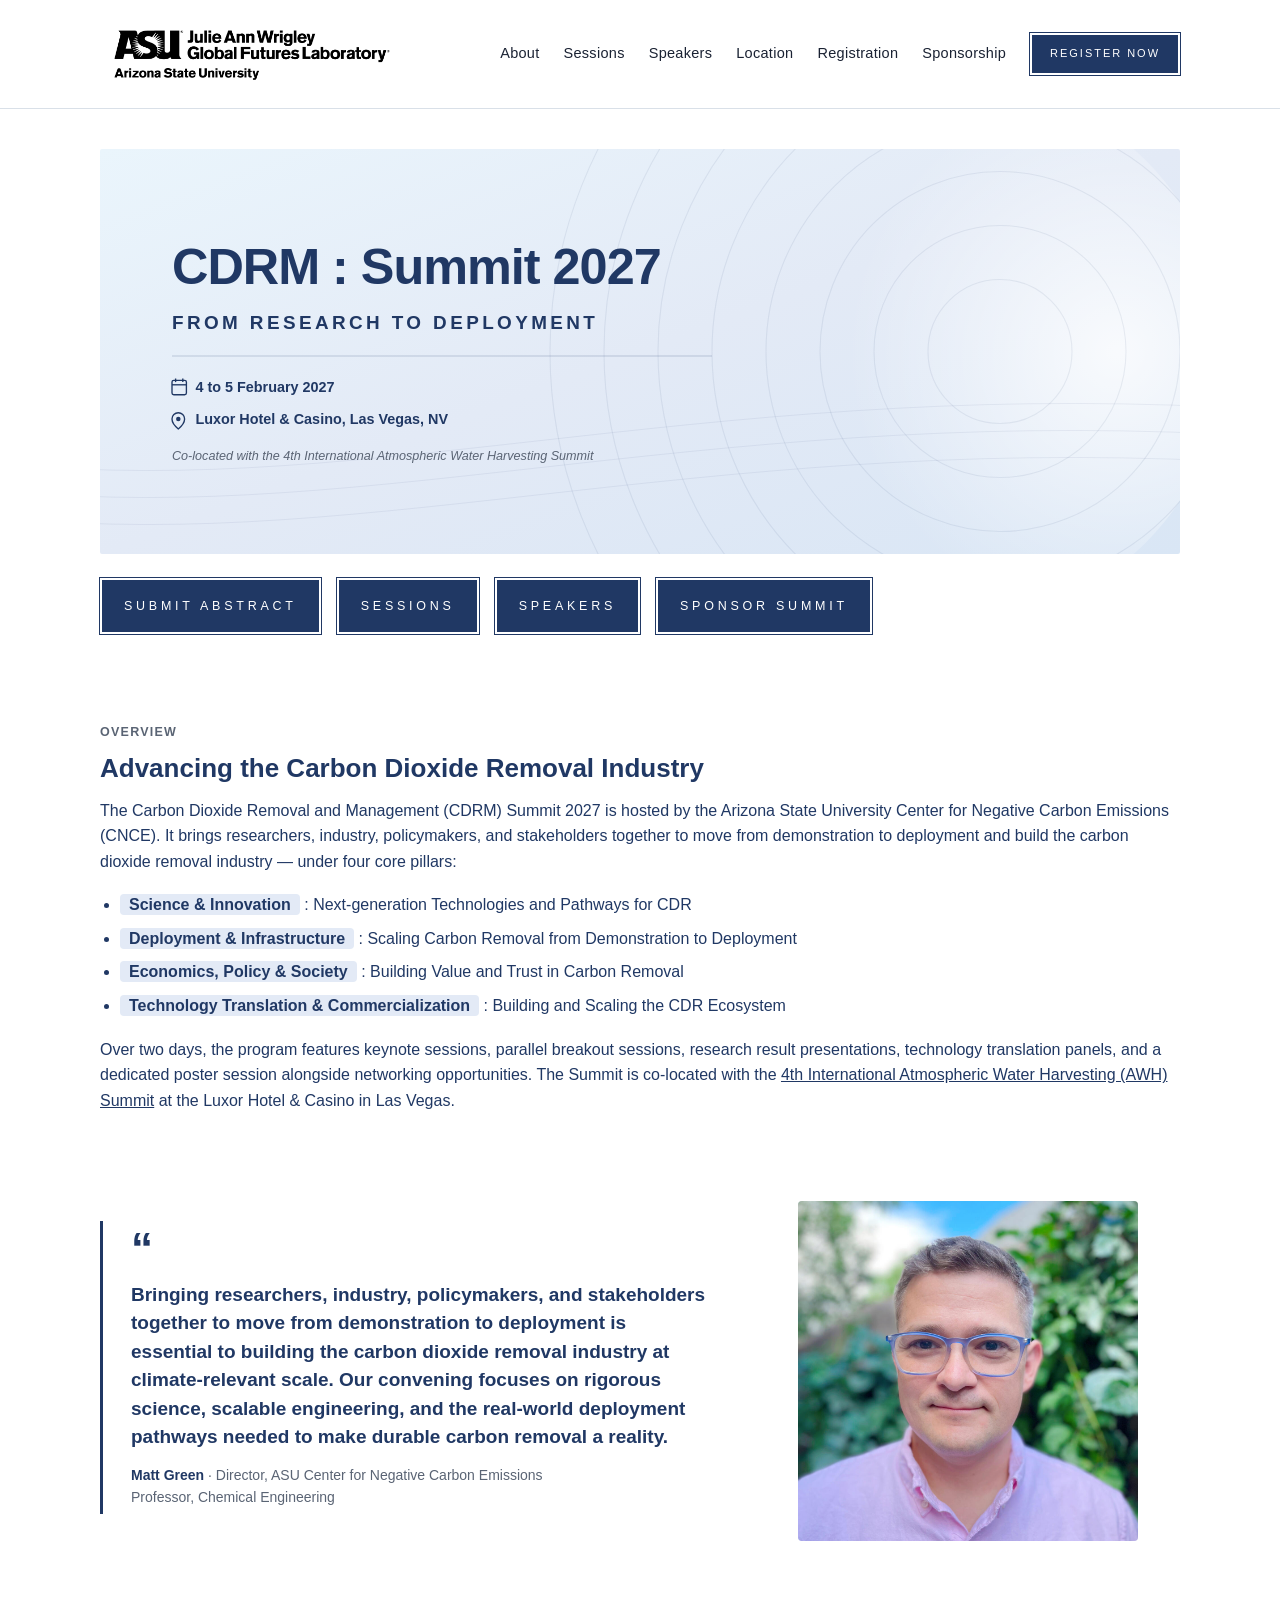
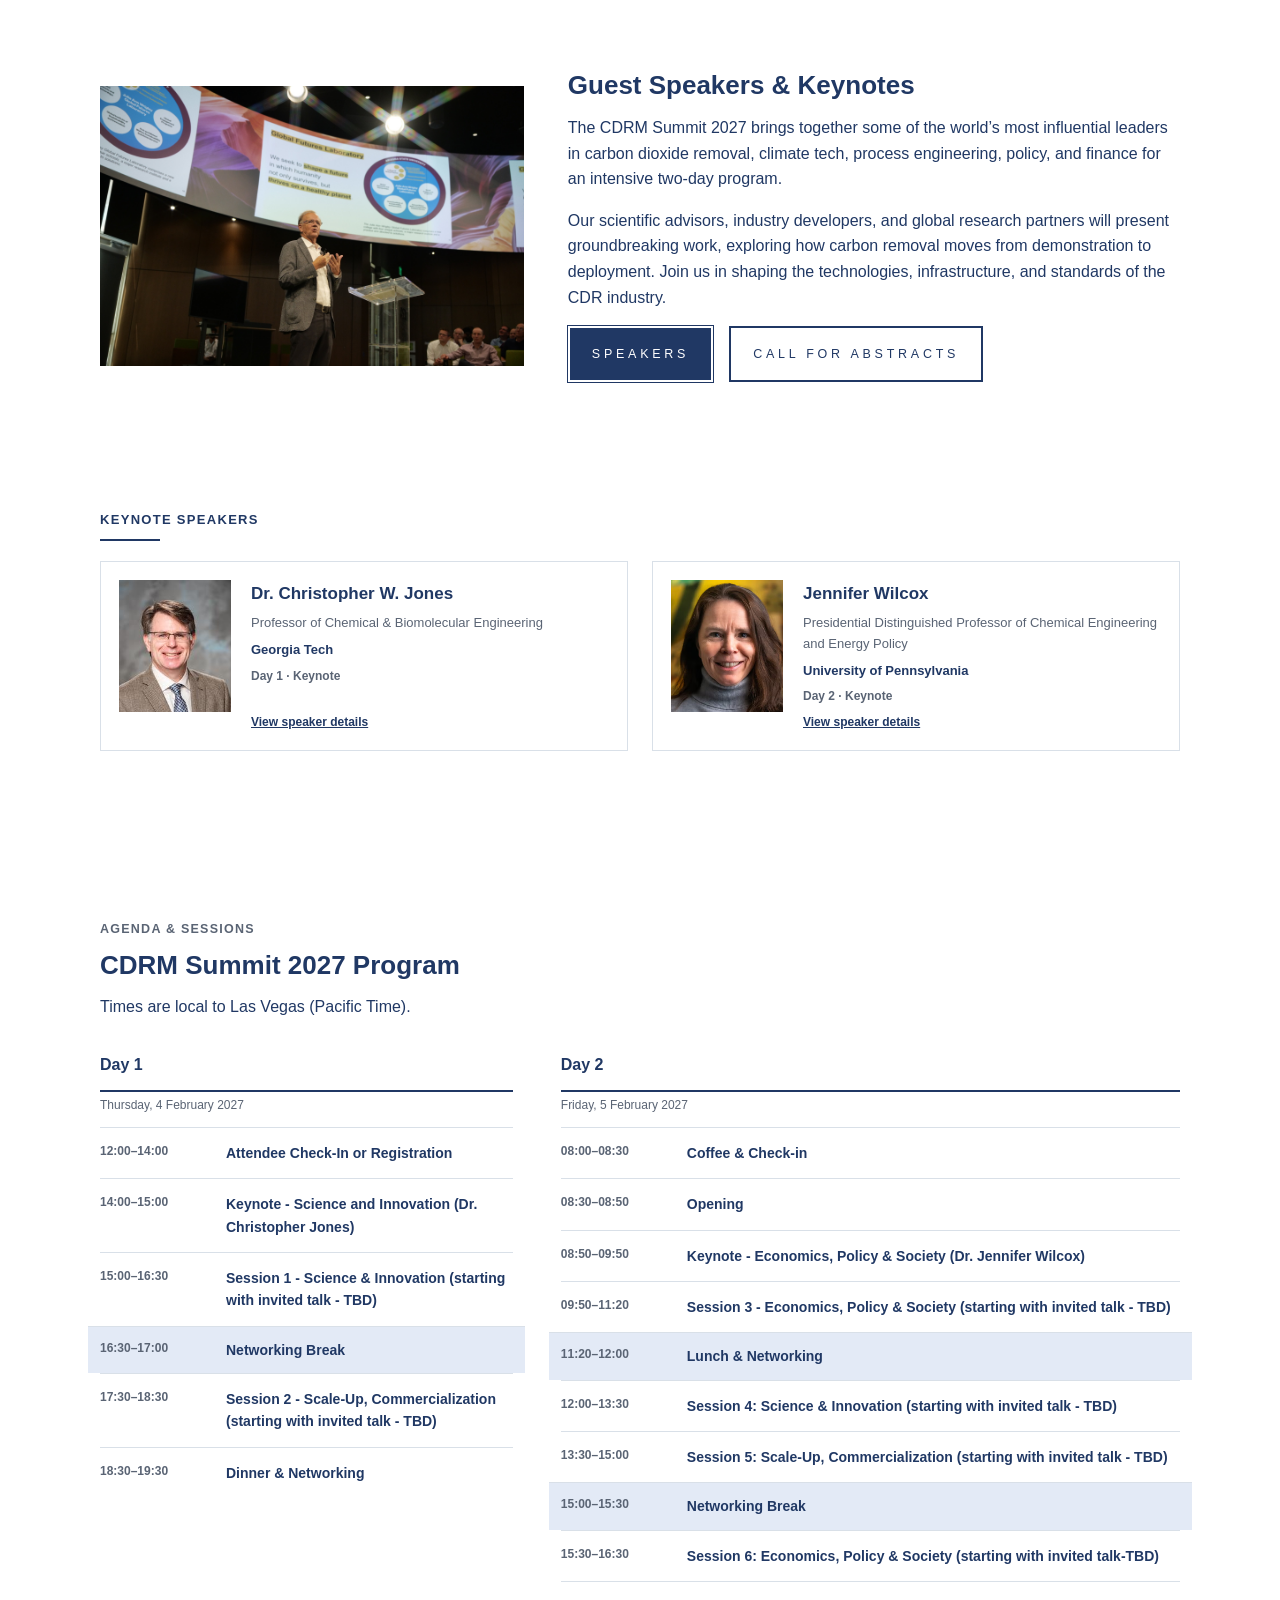
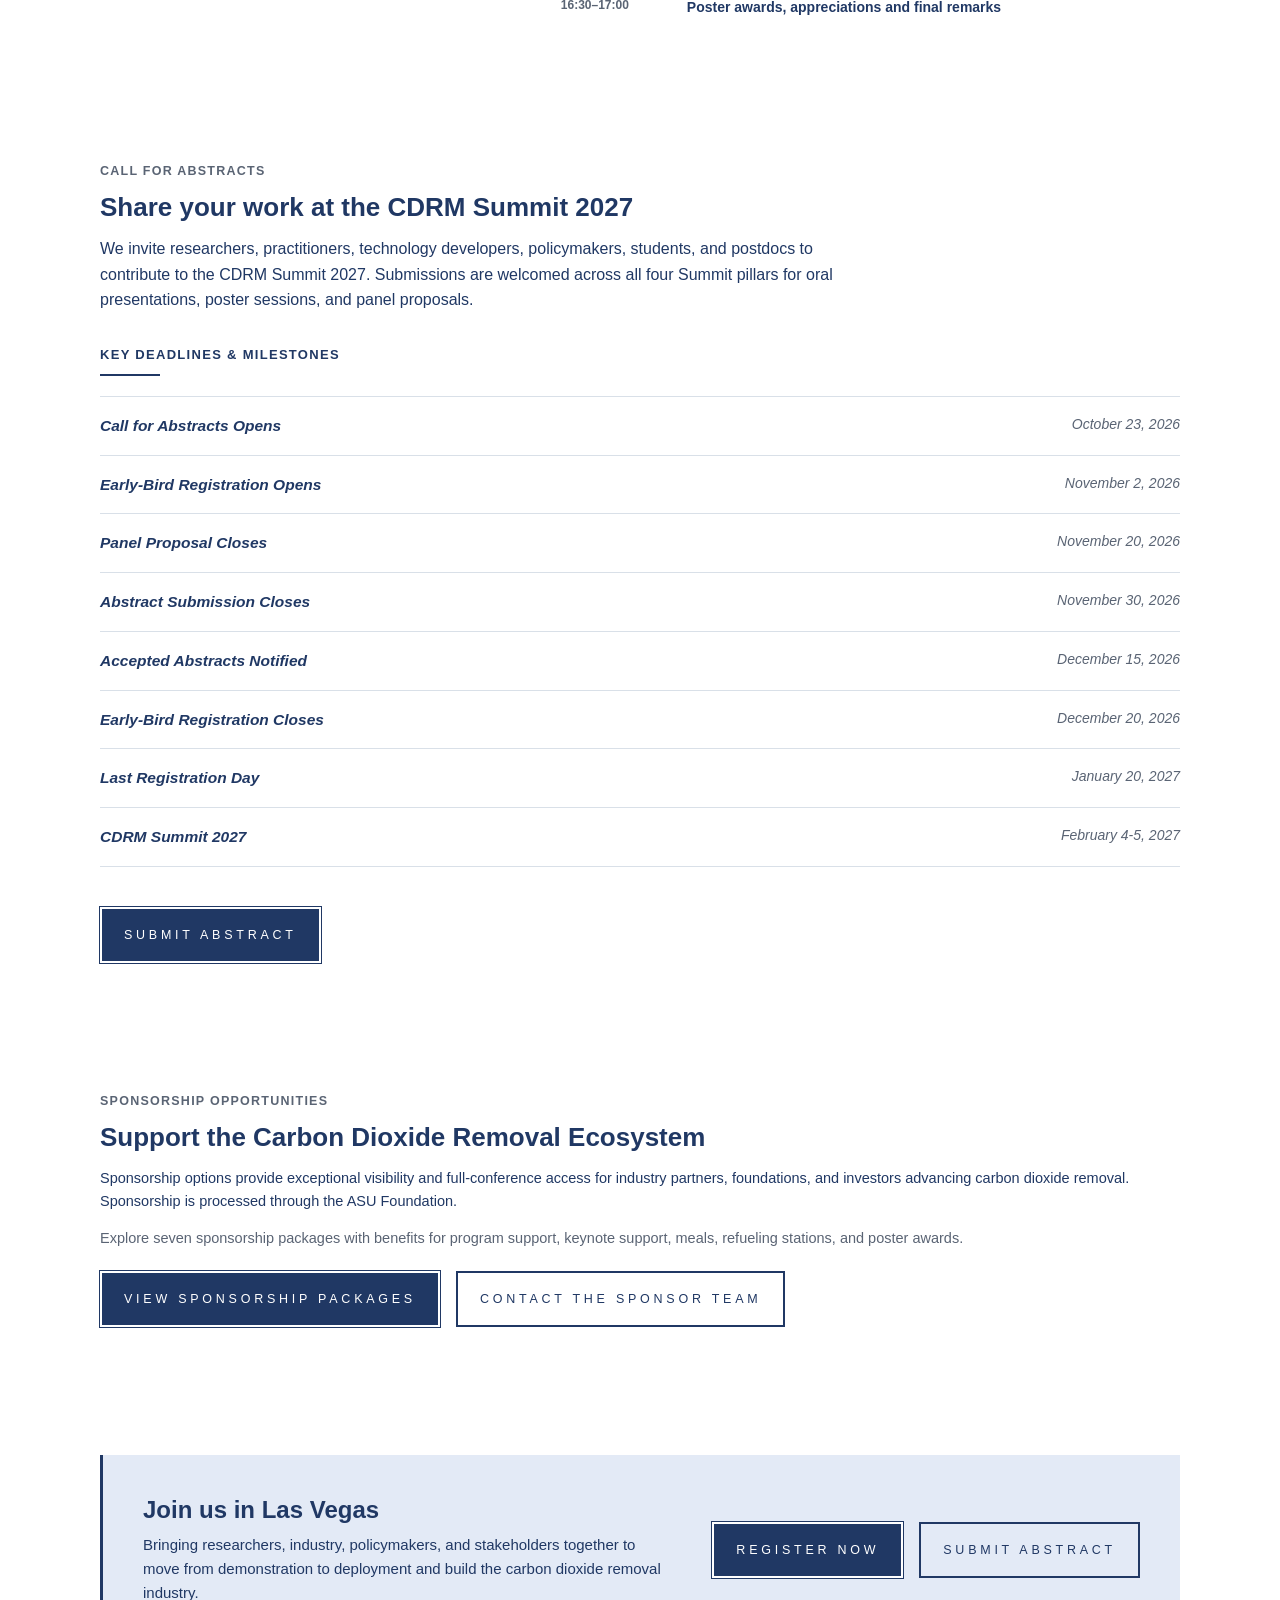
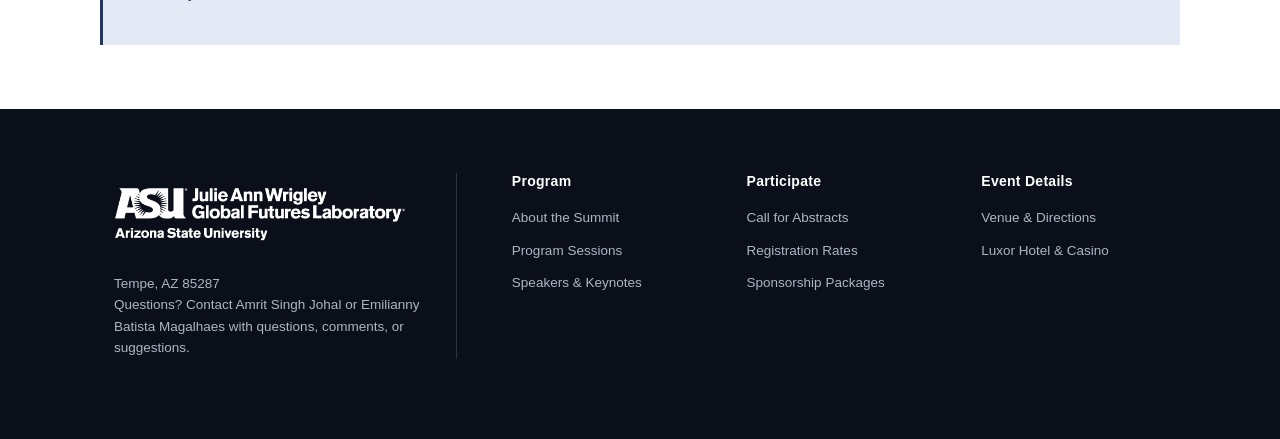
==== index.html @ 9a34f199 "Update homepage sponsor contact Co-authored-by: Copilot <223556219+Copilot@users.noreply.github.com>" ====
<!doctype html>
<html lang="en">
<head>
  <meta charset="UTF-8" />
  <meta name="viewport" content="width=device-width, initial-scale=1.0" />
  <title>CDRM Summit 2027 — Carbon Dioxide Removal and Management Summit</title>
  <meta name="description" content="Bringing researchers, industry, policymakers, and stakeholders together to move from demonstration to deployment and build the carbon dioxide removal industry. February 4–5, 2027, Las Vegas, NV." />
  <link rel="stylesheet" href="styles.css?v=20261029-event-pages" />
</head>
<body>

  <!-- SITE HEADER / NAVIGATION -->
  <header class="site-header">
    <div class="nav-wrap">
      <a href="#hero-top" class="site-logo">
        <img src="public/asu_julie_ann_wrigley_global_futures_laboratory_white.webp" alt="ASU Julie Ann Wrigley Global Futures Laboratory" class="nav-logo-inverted">
      </a>
      <button class="mobile-menu-btn" id="mobile-toggle" aria-label="Toggle navigation">
        <svg width="24" height="24" viewBox="0 0 24 24" fill="none" stroke="currentColor" stroke-width="2" stroke-linecap="round" stroke-linejoin="round"><line x1="3" y1="12" x2="21" y2="12"></line><line x1="3" y1="6" x2="21" y2="6"></line><line x1="3" y1="18" x2="21" y2="18"></line></svg>
      </button>
      <nav class="site-nav" id="site-nav">
        <a href="#overview">About</a>
        <a href="#agenda">Sessions</a>
        <a href="#speakers">Speakers</a>
        <a href="location.html">Location</a>
        <a href="registration.html">Registration</a>
        <a href="sponsorship.html">Sponsorship</a>
        <a href="https://specialevents.asu.edu/ereg/newreg.php?eventid=894566&amp;" class="btn btn-nav-cta">Register Now</a>
      </nav>
    </div>
  </header>

  <main id="main">

    <!-- HERO BANNER CARD & CTA BUTTONS -->
    <section id="hero-top" class="banner-strip" style="padding: 40px 0 24px;">
      <div class="wrap">
        <img src="assets/banner.svg" alt="CDRM Summit 2027 — February 4–5, 2027, Luxor Hotel &amp; Casino, Las Vegas, NV">
        <div class="btn-row" style="margin-top: 24px;">
          <a href="https://specialevents.asu.edu/ereg/newreg.php?eventid=894567&amp;" class="btn">Submit Abstract</a>
          <a href="#agenda" class="btn">Sessions</a>
          <a href="#speakers" class="btn">Speakers</a>
          <a href="#sponsors" class="btn">Sponsor Summit</a>
        </div>
      </div>
    </section>

    <!-- OVERVIEW SECTION -->
    <section id="overview" class="overview">
      <div class="wrap">
        <div class="section-eyebrow">Overview</div>
        <h2>Advancing the Carbon Dioxide Removal Industry</h2>
        <p>The Carbon Dioxide Removal and Management (CDRM) Summit 2027 is hosted by the Arizona State University Center for Negative Carbon Emissions (CNCE). It brings researchers, industry, policymakers, and stakeholders together to move from demonstration to deployment and build the carbon dioxide removal industry &mdash; under four core pillars:</p>
        <ul>
          <li><span class="theme-hl">Science &amp; Innovation</span> : Next-generation Technologies and Pathways for CDR</li>
          <li><span class="theme-hl">Deployment &amp; Infrastructure</span> : Scaling Carbon Removal from Demonstration to Deployment</li>
          <li><span class="theme-hl">Economics, Policy &amp; Society</span> : Building Value and Trust in Carbon Removal</li>
          <li><span class="theme-hl">Technology Translation &amp; Commercialization</span> : Building and Scaling the CDR Ecosystem</li>
        </ul>
        <p style="margin-top:18px;">Over two days, the program features keynote sessions, parallel breakout sessions, research result presentations, technology translation panels, and a dedicated poster session alongside networking opportunities. The Summit is co-located with the <a href="https://www.iawha.org/conference" target="_blank" rel="noopener">4th International Atmospheric Water Harvesting (AWH) Summit</a> at the Luxor Hotel &amp; Casino in Las Vegas.</p>
      </div>
    </section>

    <!-- MATT GREEN'S QUOTE SECTION -->
    <section style="padding-top:8px;">
      <div class="wrap quote-row">
        <div class="quote">
          <div class="quote-mark">&ldquo;</div>
          <p class="q">Bringing researchers, industry, policymakers, and stakeholders together to move from demonstration to deployment is essential to building the carbon dioxide removal industry at climate-relevant scale. Our convening focuses on rigorous science, scalable engineering, and the real-world deployment pathways needed to make durable carbon removal a reality.</p>
          <div class="attr">
            <b>Matt Green</b> &middot; Director, ASU Center for Negative Carbon Emissions<br>
            Professor, Chemical Engineering
          </div>
        </div>
        <div class="ph">
          <img src="public/Green.png" alt="Matt Green, Director, ASU Center for Negative Carbon Emissions">
        </div>
      </div>
    </section>

    <!-- GUEST SPEAKERS & KEYNOTES SECTION -->
    <section id="speakers">
      <div class="wrap speakers-intro">
        <div class="ph">
          <img src="public/Peter_CNCE_2025.jpg" alt="CDRM Summit / CNCE Speaker">
        </div>
        <div>
          <h2>Guest Speakers &amp; Keynotes</h2>
          <p>The CDRM Summit 2027 brings together some of the world&rsquo;s most influential leaders in carbon dioxide removal, climate tech, process engineering, policy, and finance for an intensive two-day program.</p>
          <p>Our scientific advisors, industry developers, and global research partners will present groundbreaking work, exploring how carbon removal moves from demonstration to deployment. Join us in shaping the technologies, infrastructure, and standards of the CDR industry.</p>
          <div class="btn-row">
            <a href="#speakers-list" class="btn">Speakers</a>
            <a href="https://specialevents.asu.edu/ereg/newreg.php?eventid=894567&amp;" class="btn outline">Call for Abstracts</a>
          </div>
        </div>
      </div>
    </section>

    <!-- SPEAKERS LIST SECTION -->
    <section id="speakers-list">
      <div class="wrap">
        <div class="tier-head">Keynote Speakers</div>
        <div class="tier-rule"></div>
        <div class="speaker-cards">
          <button class="speaker-card" type="button" aria-haspopup="dialog" data-speaker-dialog="chris-jones-dialog">
            <img src="public/Dr.ChrisJones.jpg" alt="">
            <span class="speaker-card-name">Dr. Christopher W. Jones</span>
            <span class="speaker-card-role">Professor of Chemical &amp; Biomolecular Engineering</span>
            <span class="speaker-card-affiliation">Georgia Tech</span>
            <span class="speaker-card-day">Day 1 &middot; Keynote</span>
            <span class="speaker-card-action">View speaker details</span>
          </button>
          <button class="speaker-card" type="button" aria-haspopup="dialog" data-speaker-dialog="jennifer-wilcox-dialog">
            <img src="public/Dr.JenniferWilcox.jpg" alt="">
            <span class="speaker-card-name">Jennifer Wilcox</span>
            <span class="speaker-card-role">Presidential Distinguished Professor of Chemical Engineering and Energy Policy</span>
            <span class="speaker-card-affiliation">University of Pennsylvania</span>
            <span class="speaker-card-day">Day 2 &middot; Keynote</span>
            <span class="speaker-card-action">View speaker details</span>
          </button>
        </div>
      </div>
    </section>

    <dialog class="speaker-dialog" id="chris-jones-dialog" aria-labelledby="chris-jones-name">
      <button class="speaker-dialog-close" type="button" aria-label="Close speaker details">&times;</button>
      <div class="speaker-dialog-layout">
        <img class="speaker-dialog-photo" src="public/Dr.ChrisJones.jpg" alt="Dr. Christopher W. Jones">
        <div class="speaker-dialog-heading">
          <h2 id="chris-jones-name">Dr. Christopher W. Jones</h2>
          <p class="speaker-dialog-title">Professor of Chemical &amp; Biomolecular Engineering<br>Georgia Tech</p>
          <p class="speaker-dialog-day">Day 1 &middot; Keynote</p>
        </div>
        <div class="speaker-dialog-content">
          <p>Professor Jones is the William R. McLain Chair and Professor of Chemical &amp; Biomolecular Engineering at Georgia Tech. He joined Georgia Tech as an Assistant Professor in 2000 and then rose through the ranks, including serving as Associate Vice President for Research from 2013-2019, including a period as Interim Executive Vice-President for Research in 2018.</p>
          <p>Dr. Jones leads a research group that works in the broad areas of materials, catalysis and adsorption. He is known for his extensive and pioneering work on materials that extract CO2 from ultra-dilute mixtures such as ambient air, which are key components of direct air capture (DAC) technologies. He served on the National Academies Consensus Study on Negative Emissions Technologies and Reliable Sequestration in 2017-2018, focusing on DAC.</p>
          <h3>Research Interests</h3>
          <ul>
            <li>Energy - CO2 Capture, Lignocellulose conversion</li>
            <li>Separations - materials for adsorptive and membrane separations</li>
          </ul>
        </div>
      </div>
    </dialog>

    <dialog class="speaker-dialog" id="jennifer-wilcox-dialog" aria-labelledby="jennifer-wilcox-name">
      <button class="speaker-dialog-close" type="button" aria-label="Close speaker details">&times;</button>
      <div class="speaker-dialog-layout">
        <img class="speaker-dialog-photo" src="public/Dr.JenniferWilcox.jpg" alt="Jennifer Wilcox">
        <div class="speaker-dialog-heading">
          <h2 id="jennifer-wilcox-name">Jennifer Wilcox</h2>
          <p class="speaker-dialog-title">Presidential Distinguished Professor of Chemical Engineering and Energy Policy<br>University of Pennsylvania</p>
          <p class="speaker-dialog-day">Day 2 &middot; Keynote</p>
        </div>
        <div class="speaker-dialog-content">
          <p>Jennifer Wilcox is Presidential Distinguished Professor of Chemical Engineering and Energy Policy at the University of Pennsylvania, with a home at the Kleinman Center for Energy Policy and the School of Engineering and Applied Science. At Penn, she oversees the <a href="https://ceclab.seas.upenn.edu/" target="_blank" rel="noopener">Clean Energy Conversions Lab</a>.</p>
          <p>Wilcox also works with Isometric as their chief scientist and is a senior fellow at the World Resources Institute, where she leverages her expertise to help accelerate policy support and investments in research, development, and deployment of industrial decarbonization and carbon removal solutions in order to achieve net-zero emissions by 2050.</p>
          <p>Most recently, Wilcox served as the principal deputy assistant secretary for the Office of Fossil Energy and Carbon Management at the Department of Energy.</p>
          <p>Wilcox’s research takes aim at the nexus of energy and the environment, developing both mitigation and adaptation strategies to minimize negative climate impacts associated with society’s dependence on fossil fuels. This work carefully examines the role of carbon management and opportunities therein that could assist in preventing 2° C warming by 2100.</p>
        </div>
      </div>
    </dialog>

    <!-- AGENDA & SESSIONS SECTION -->
    <section id="agenda">
      <div class="wrap">
        <div class="section-eyebrow">Agenda &amp; Sessions</div>
        <h2 style="font-size:26px;">CDRM Summit 2027 Program</h2>
        <p style="color:var(--ink);font-size:16px;max-width:760px;">Times are local to Las Vegas (Pacific Time).</p>

        <div class="agenda-board">
          <div class="agenda-day">
            <div class="dayname">Day 1</div>
            <div class="daydate">Thursday, 4 February 2027</div>
            <div class="agenda-row">
              <div class="agenda-time">12:00&ndash;14:00</div>
              <div class="agenda-item">Attendee Check-In or Registration</div>
            </div>
            <div class="agenda-row">
              <div class="agenda-time">14:00&ndash;15:00</div>
              <div class="agenda-item">Keynote - Science and Innovation (Dr. Christopher Jones)</div>
            </div>
            <div class="agenda-row">
              <div class="agenda-time">15:00&ndash;16:30</div>
              <div class="agenda-item">Session 1 - Science &amp; Innovation (starting with invited talk - TBD)</div>
            </div>
            <div class="agenda-row agenda-break">
              <div class="agenda-time">16:30&ndash;17:00</div>
              <div class="agenda-item">Networking Break</div>
            </div>
            <div class="agenda-row">
              <div class="agenda-time">17:30&ndash;18:30</div>
              <div class="agenda-item">Session 2 - Scale-Up, Commercialization (starting with invited talk - TBD)</div>
            </div>
            <div class="agenda-row">
              <div class="agenda-time">18:30&ndash;19:30</div>
              <div class="agenda-item">Dinner &amp; Networking</div>
            </div>
          </div>

          <div class="agenda-day">
            <div class="dayname">Day 2</div>
            <div class="daydate">Friday, 5 February 2027</div>
            <div class="agenda-row">
              <div class="agenda-time">08:00&ndash;08:30</div>
              <div class="agenda-item">Coffee &amp; Check-in</div>
            </div>
            <div class="agenda-row">
              <div class="agenda-time">08:30&ndash;08:50</div>
              <div class="agenda-item">Opening</div>
            </div>
            <div class="agenda-row">
              <div class="agenda-time">08:50&ndash;09:50</div>
              <div class="agenda-item">Keynote - Economics, Policy &amp; Society (Dr. Jennifer Wilcox)</div>
            </div>
            <div class="agenda-row">
              <div class="agenda-time">09:50&ndash;11:20</div>
              <div class="agenda-item">Session 3 - Economics, Policy &amp; Society (starting with invited talk - TBD)</div>
            </div>
            <div class="agenda-row agenda-break">
              <div class="agenda-time">11:20&ndash;12:00</div>
              <div class="agenda-item">Lunch &amp; Networking</div>
            </div>
            <div class="agenda-row">
              <div class="agenda-time">12:00&ndash;13:30</div>
              <div class="agenda-item">Session 4: Science &amp; Innovation (starting with invited talk - TBD)</div>
            </div>
            <div class="agenda-row">
              <div class="agenda-time">13:30&ndash;15:00</div>
              <div class="agenda-item">Session 5: Scale-Up, Commercialization (starting with invited talk - TBD)</div>
            </div>
            <div class="agenda-row agenda-break">
              <div class="agenda-time">15:00&ndash;15:30</div>
              <div class="agenda-item">Networking Break</div>
            </div>
            <div class="agenda-row">
              <div class="agenda-time">15:30&ndash;16:30</div>
              <div class="agenda-item">Session 6: Economics, Policy &amp; Society (starting with invited talk-TBD)</div>
            </div>
            <div class="agenda-row">
              <div class="agenda-time">16:30&ndash;17:00</div>
              <div class="agenda-item">Poster awards, appreciations and final remarks</div>
            </div>
          </div>
        </div>

      </div>
    </section>

    <!-- CALL FOR ABSTRACTS & KEY DATES SECTION -->
    <section id="abstracts">
      <div class="wrap">
        <div class="section-eyebrow">Call for Abstracts</div>
        <h2 style="font-size:26px;">Share your work at the CDRM Summit 2027</h2>
        <p style="color:var(--ink);font-size:16px;max-width:760px;">We invite researchers, practitioners, technology developers, policymakers, students, and postdocs to contribute to the CDRM Summit 2027. Submissions are welcomed across all four Summit pillars for oral presentations, poster sessions, and panel proposals.</p>

        <div class="tier-head" style="margin-top:32px;">Key Deadlines &amp; Milestones</div>
        <div class="tier-rule"></div>
        <div class="slist">
           <div class="srow"><div><span class="nm">Call for Abstracts Opens</span></div><div class="rl">October 23, 2026</div></div>
           <div class="srow"><div><span class="nm">Early-Bird Registration Opens</span></div><div class="rl">November 2, 2026</div></div>
          <div class="srow"><div><span class="nm">Panel Proposal Closes</span></div><div class="rl">November 20, 2026</div></div>
           <div class="srow"><div><span class="nm">Abstract Submission Closes</span></div><div class="rl">November 30, 2026</div></div>
           <div class="srow"><div><span class="nm">Accepted Abstracts Notified</span></div><div class="rl">December 15, 2026</div></div>
           <div class="srow"><div><span class="nm">Early-Bird Registration Closes</span></div><div class="rl">December 20, 2026</div></div>
           <div class="srow"><div><span class="nm">Last Registration Day</span></div><div class="rl">January 20, 2027</div></div>
           <div class="srow"><div><span class="nm">CDRM Summit 2027</span></div><div class="rl">February 4-5, 2027</div></div>
        </div>

        <div class="btn-row">
          <a href="https://specialevents.asu.edu/ereg/newreg.php?eventid=894567&amp;" class="btn">Submit Abstract</a>
        </div>
      </div>
    </section>

    <!-- SPONSORSHIP TIERS SECTION -->
    <section id="sponsors">
      <div class="wrap">
        <div class="section-eyebrow">Sponsorship Opportunities</div>
        <h2 style="font-size:26px;">Support the Carbon Dioxide Removal Ecosystem</h2>
        <p class="sponsor-intro" style="color:var(--ink);">Sponsorship options provide exceptional visibility and full-conference access for industry partners, foundations, and investors advancing carbon dioxide removal. Sponsorship is processed through the ASU Foundation.</p>

        <p style="color:var(--grey);font-size:14.5px;">Explore seven sponsorship packages with benefits for program support, keynote support, meals, refueling stations, and poster awards.</p>
        <div class="btn-row" style="margin-top:20px;">
          <a href="sponsorship.html" class="btn">View Sponsorship Packages</a>
          <a href="mailto:Justin.Flory@asu.edu,erbatist@asu.edu?subject=CDRM%20Summit%202027%20Sponsorship" class="btn outline">Contact the Sponsor Team</a>
        </div>
      </div>
    </section>

    <!-- PRACTICAL INFORMATION / PLAN YOUR VISIT SECTION (Commented out for now) -->
    <!--
    <section id="venue">
      <div class="wrap">
        <div class="section-eyebrow">Practical Information</div>
        <h2 style="font-size:24px;">Plan your visit</h2>
        <div class="plist">
          <div class="pi">
            <h4>Venue &amp; Co-Location</h4>
            <p>Hosted at the Luxor Hotel &amp; Casino (3900 Las Vegas Blvd S, Las Vegas, NV 89119). Co-located with the 4th International Atmospheric Water Harvesting Summit.</p>
          </div>
          <div class="pi">
            <h4>Program Format</h4>
            <p>Two full days of keynotes, four thematic sessions, developer panels, startup showcases, and networking receptions.</p>
          </div>
          <div class="pi">
            <h4>Poster Session &amp; Awards</h4>
            <p>Dedicated showcase for emerging researchers, graduate students, and postdocs, featuring competitive Poster Awards presented on Day 2.</p>
          </div>
          <div class="pi">
            <h4>Travel &amp; Accommodations</h4>
            <p>Conveniently accessed via Harry Reid International Airport (LAS). Hotel room-block rate, cut-off date, and booking link will be announced shortly.</p>
          </div>
        </div>
      </div>
    </section>
    -->

    <!-- ORGANIZERS & CONTACT SECTION (Commented out for now) -->
    <!--
    <section id="contact">
      <div class="wrap">
        <div class="section-eyebrow">Organizers &amp; Contact</div>
        <h2 style="font-size:26px;">Convened by the Center for Negative Carbon Emissions</h2>
        <p style="color:var(--ink);font-size:16px;max-width:760px;">The CDRM Summit is organized by the Center for Negative Carbon Emissions (CNCE), part of the Julie Ann Wrigley Global Futures Laboratory at Arizona State University.</p>

        <div class="tier-head" style="margin-top:32px;">CNCE Leadership &amp; Organizing Committee</div>
        <div class="tier-rule"></div>
        <div class="slist">
          <div class="srow"><div><span class="nm">Matthew Green</span></div><div class="rl">Director, ASU Center for Negative Carbon Emissions; Professor, Chemical Engineering</div></div>
          <div class="srow"><div><span class="nm">Amrit Singh Johal</span></div><div class="rl">Center for Negative Carbon Emissions (CNCE), Arizona State University</div></div>
          <div class="srow"><div><span class="nm">Emilianny Batista Magalhaes</span></div><div class="rl">Center for Negative Carbon Emissions (CNCE), Arizona State University</div></div>
          <div class="srow"><div><span class="nm">Justin Flory</span></div><div class="rl">Center for Negative Carbon Emissions (CNCE), Arizona State University</div></div>
        </div>

        <p style="color:var(--grey);font-size:14.5px;">Contact <a href="mailto:ajohal3@asu.edu">Amrit Singh Johal</a> or <a href="mailto:erbatist@asu.edu">Emilianny Batista Magalhaes</a> with any questions, comments, or suggestions.</p>
      </div>
    </section>
    -->

    <!-- CLOSING CTA SECTION -->
    <section id="register">
      <div class="wrap">
        <div class="cta">
          <div>
            <h2>Join us in Las Vegas</h2>
            <p>Bringing researchers, industry, policymakers, and stakeholders together to move from demonstration to deployment and build the carbon dioxide removal industry.</p>
          </div>
          <div class="btn-row">
            <a href="https://specialevents.asu.edu/ereg/newreg.php?eventid=894566&amp;" class="btn">Register Now</a>
            <a href="https://specialevents.asu.edu/ereg/newreg.php?eventid=894567&amp;" class="btn outline">Submit Abstract</a>
          </div>
        </div>
      </div>
    </section>

  </main>

  <!-- SITE FOOTER -->
  <footer class="site-footer">
    <div class="wrap">
      <div class="footer-top">
        <div class="footer-brand">
          <img src="public/asu_julie_ann_wrigley_global_futures_laboratory_white.webp" alt="Julie Ann Wrigley Global Futures Laboratory, Arizona State University" class="footer-logo" style="height:80px; width:auto; margin-bottom:20px; display:block;">
          <div class="footer-address">
            Tempe, AZ 85287<br>
            Questions? Contact <a href="mailto:ajohal3@asu.edu" style="color:#AEB6C4;">Amrit Singh Johal</a> or <a href="mailto:erbatist@asu.edu" style="color:#AEB6C4;">Emilianny Batista Magalhaes</a> with questions, comments, or suggestions.
          </div>
        </div>
        <div class="footer-divider-v"></div>
        <div class="footer-col">
          <h4>Program</h4>
          <ul>
            <li><a href="#overview">About the Summit</a></li>
            <li><a href="#agenda">Program Sessions</a></li>
            <li><a href="#speakers">Speakers &amp; Keynotes</a></li>
          </ul>
        </div>
        <div class="footer-col">
          <h4>Participate</h4>
          <ul>
            <li><a href="https://specialevents.asu.edu/ereg/newreg.php?eventid=894567&amp;">Call for Abstracts</a></li>
            <li><a href="registration.html">Registration Rates</a></li>
            <li><a href="sponsorship.html">Sponsorship Packages</a></li>
          </ul>
        </div>
        <div class="footer-col">
          <h4>Event Details</h4>
          <ul>
            <li><a href="location.html">Venue &amp; Directions</a></li>
            <li><a href="https://maps.app.goo.gl/T1wmfMWUQUaQLZR18" target="_blank" rel="noopener">Luxor Hotel &amp; Casino</a></li>
          </ul>
        </div>
      </div>
    </div>
  </footer>

  <script src="app.js"></script>
</body>
</html>
---- styles.css ----
:root {
  --navy: #203864;
  --navy-deep: #152848;
  --band: #E3EAF6;
  --band-2: #F9F9F9;
  --ink: #203864;
  --grey: #5A6474;
  --line: #D9E0E8;
  --white: #FFFFFF;
  --footer-bg: #0B0F19;
  --max: 1160px;
}

* {
  box-sizing: border-box;
}

html {
  scroll-behavior: smooth;
}

body {
  margin: 0;
  font-family: Arial, "Helvetica Neue", Helvetica, sans-serif;
  color: var(--ink);
  background: var(--white);
  line-height: 1.6;
  -webkit-font-smoothing: antialiased;
}

h1, h2, h3, h4 {
  font-family: Arial, "Helvetica Neue", Helvetica, sans-serif;
  font-weight: 700;
  color: var(--navy);
  margin: 0 0 .5em;
  line-height: 1.25;
}

p {
  margin: 0 0 1em;
}

a {
  color: var(--navy);
  text-decoration: underline;
  transition: opacity .15s ease;
}

a:hover {
  opacity: 0.82;
}

.wrap {
  width: 100%;
  max-width: var(--max);
  margin: 0 auto;
  padding: 0 40px;
  position: relative;
  box-sizing: border-box;
}

.rule {
  width: 100%;
  height: 1px;
  background: var(--navy);
  margin: 18px 0 30px;
}

/* BUTTONS */
.btn {
  display: inline-block;
  background: var(--navy);
  color: #fff;
  text-decoration: none;
  text-transform: uppercase;
  letter-spacing: .3em;
  font-weight: 500;
  font-size: 12.5px;
  padding: 16px 22px;
  text-align: center;
  border: 2px solid #fff;
  box-shadow: 0 0 0 1px var(--navy);
  cursor: pointer;
  white-space: nowrap;
  flex-shrink: 0;
  transition: background-color .2s, color .2s, border-color .2s, box-shadow .2s;
}

.btn:hover {
  background: var(--navy-deep);
  color: #fff;
}

.btn.outline {
  background: transparent;
  color: var(--navy);
  border-color: var(--navy);
  box-shadow: none;
}

.btn.outline:hover {
  background: var(--navy);
  color: #fff;
  border-color: #fff;
  box-shadow: 0 0 0 1px var(--navy);
}

.btn.disabled {
  background: #AEB6C4;
  border-color: #fff;
  box-shadow: 0 0 0 1px #AEB6C4;
  cursor: not-allowed;
}

.btn.disabled:hover {
  background: #9AA4B5;
}

.btn-row {
  display: flex;
  flex-wrap: wrap;
  gap: 16px;
}

/* HEADER & NAVIGATION */
.site-header {
  position: sticky;
  top: 0;
  z-index: 100;
  background: rgba(255, 255, 255, 0.98);
  backdrop-filter: blur(8px);
  -webkit-backdrop-filter: blur(8px);
  border-bottom: 1px solid var(--line);
}

.site-header .nav-wrap {
  display: flex;
  align-items: center;
  justify-content: space-between;
  height: 108px;
  max-width: var(--max);
  margin: 0 auto;
  padding: 0 40px;
}

.site-logo {
  display: flex;
  align-items: center;
  text-decoration: none;
}

.site-logo img {
  height: 76px;
  max-width: 520px;
  width: auto;
  display: block;
}

.site-logo img.nav-logo-inverted {
  filter: invert(1);
}

.site-logo .logo-fallback {
  font-size: 20px;
  font-weight: 700;
  letter-spacing: .08em;
  color: #000;
  text-transform: uppercase;
}

.site-nav {
  display: flex;
  align-items: center;
  gap: 24px;
}

.site-nav a {
  color: #1a2233;
  text-decoration: none;
  font-size: 14.5px;
  font-weight: 400;
  letter-spacing: .02em;
  transition: color .15s ease;
}

.site-nav a:hover {
  color: var(--navy);
}

.site-nav .btn-nav-cta {
  color: #fff;
  padding: 10px 18px;
  font-size: 11px;
  letter-spacing: .18em;
}

.site-nav .btn-nav-cta:hover {
  color: #fff;
}

.mobile-menu-btn {
  display: none;
  background: none;
  border: none;
  font-size: 24px;
  cursor: pointer;
  color: var(--navy);
  padding: 6px;
}

/* HERO SECTION */
.hero-top {
  padding: 48px 0 40px;
}

.hero-top h1 {
  font-size: 36px;
  margin-bottom: 10px;
}

.hero-top .hero-dates {
  font-size: 17px;
  font-weight: 700;
  color: var(--navy);
  margin: 0;
}

.hero-top .rule {
  margin: 20px 0 28px;
}

.banner-strip {
  padding: 0 0 20px 0;
}

.banner-strip img {
  width: 100%;
  height: auto;
  display: block;
  border-radius: 2px;
}

/* SECTION GLOBAL */
section {
  padding: 64px 0;
}

.section-eyebrow {
  font-size: 12.5px;
  font-weight: 700;
  letter-spacing: .1em;
  text-transform: uppercase;
  color: var(--grey);
  margin-bottom: 10px;
}

/* LOCATION PAGE */
.agenda-board {
  display: grid;
  grid-template-columns: minmax(0, .8fr) minmax(0, 1.2fr);
  gap: 48px;
  margin-top: 32px;
}

.agenda-day {
  min-width: 0;
}

.agenda-day > .dayname {
  font-size: 16px;
  padding-bottom: 12px;
  border-bottom: 2px solid var(--navy);
}

.agenda-day > .daydate {
  margin: 4px 0 12px;
}

.agenda-row {
  display: grid;
  grid-template-columns: 112px minmax(0, 1fr);
  gap: 14px;
  align-items: start;
  padding: 14px 0;
  border-top: 1px solid var(--line);
}

.agenda-time {
  color: var(--grey);
  font-size: 12px;
  font-weight: 700;
}

.agenda-item {
  color: var(--ink);
  font-size: 14px;
  font-weight: 700;
}

.agenda-break {
  background: var(--band);
  padding: 12px;
  margin: 0 -12px;
}

.rate-grid {
  display: grid;
  grid-template-columns: repeat(2, minmax(0, 1fr));
  gap: 48px;
  margin-top: 32px;
}

.rate-group {
  min-width: 0;
}

.rate-group-heading {
  padding: 14px 18px;
  margin-bottom: 18px;
  background: var(--band);
  border-left: 4px solid var(--navy);
}

.rate-group-combined .rate-group-heading {
  background: #FCEBE2;
  border-left-color: #C65B36;
}

.rate-group-heading h2 {
  font-size: 19px;
  margin: 0;
}

.rate-group-heading p {
  color: var(--grey);
  font-size: 13px;
  margin: 4px 0 0;
}

.rate-header,
.rate-row {
  display: grid;
  grid-template-columns: minmax(0, .8fr) minmax(0, 1fr) minmax(0, 1fr);
  gap: 12px;
}

.rate-header {
  padding: 0 0 8px;
  border-bottom: 2px solid var(--navy);
  color: var(--grey);
  font-size: 11px;
  font-weight: 700;
  text-transform: uppercase;
}

.rate-row {
  padding: 14px 0;
  border-bottom: 1px solid var(--line);
  align-items: start;
}

.rate-label {
  color: var(--ink);
  font-size: 14px;
  font-weight: 700;
}

.rate-cell {
  color: var(--ink);
  font-size: 14px;
  line-height: 1.5;
}

.rate-cell strong {
  font-size: 12px;
  color: var(--grey);
}

.registration-cta {
  margin-top: 32px;
}

.location-intro {
  padding: 56px 0 40px;
}

.location-title {
  font-size: 34px;
  margin-bottom: 8px;
}

.location-address {
  font-size: 17px;
  font-weight: 700;
  margin: 0;
}

.location-photo {
  width: 100%;
  height: auto;
  display: block;
  margin-top: 28px;
}

.location-copy {
  max-width: 900px;
  margin-top: 28px;
}

.location-copy p {
  font-size: 16px;
}

.location-copy p:last-child {
  margin-bottom: 0;
}

.location-travel {
  background: var(--band-2);
}

.location-travel h2,
.hotel-block h2 {
  font-size: 26px;
}

.airport-grid {
  display: grid;
  grid-template-columns: 1fr 1fr;
  gap: 40px;
  margin-top: 32px;
}

.airport-option + .airport-option {
  border-left: 1px solid var(--line);
  padding-left: 40px;
}

.airport-option h3 {
  font-size: 19px;
  margin-bottom: 14px;
}

.travel-options {
  list-style: none;
  padding: 0;
  margin: 0;
}

.travel-options li {
  border-top: 1px solid var(--line);
  padding: 14px 0;
  color: var(--ink);
  font-size: 15px;
}

.travel-options li:last-child {
  border-bottom: 1px solid var(--line);
}

.hotel-block {
  background: var(--white);
  color: var(--ink);
}

.hotel-block .wrap {
  background: var(--band);
  border-left: 3px solid var(--navy);
  padding: 40px;
}

.hotel-block h2 {
  color: var(--navy);
}

.hotel-block p {
  max-width: 860px;
  color: var(--ink);
  font-size: 15.5px;
}

.booking-deadline {
  margin: 14px 0 0;
  font-size: 13.5px !important;
}

/* OVERVIEW */
.overview h2 {
  font-size: 26px;
}

.overview ul {
  margin: 18px 0 0;
  padding-left: 20px;
}

.overview li {
  font-weight: 400;
  color: var(--ink);
  margin-bottom: 8px;
  font-size: 16px;
}

.overview li .theme-hl {
  font-weight: 700;
  color: var(--navy);
  background: var(--band);
  padding: 2px 9px;
  border-radius: 4px;
}

.overview p {
  color: var(--ink);
  font-size: 16px;
}

/* SPEAKERS INTRO (image-left / text-right band) */
.speakers-intro {
  display: grid;
  grid-template-columns: 0.9fr 1.3fr;
  gap: 44px;
  align-items: center;
}

.speakers-intro .ph {
  background: var(--band);
  height: 280px;
  display: flex;
  align-items: center;
  justify-content: center;
  color: var(--grey);
  font-size: 13px;
  letter-spacing: .05em;
  text-transform: uppercase;
  overflow: hidden;
}

.speakers-intro .ph img {
  width: 100%;
  height: 100%;
  object-fit: cover;
  display: block;
}

.speakers-intro h2 {
  font-size: 26px;
}

.speakers-intro p {
  color: var(--ink);
  font-size: 16px;
}

/* QUOTE ROW (quote + photo) */
.quote-row {
  display: grid;
  grid-template-columns: 1.3fr 0.9fr;
  gap: 44px;
  align-items: center;
}

.quote-row .ph {
  background: var(--band);
  height: 340px;
  max-width: 340px;
  width: 100%;
  margin: 0 auto;
  overflow: hidden;
  border-radius: 4px;
}

.quote-row .ph img {
  width: 100%;
  height: 100%;
  object-fit: contain;
  display: block;
}

/* QUOTE */
.quote {
  border-left: 3px solid var(--navy);
  padding: 6px 0 6px 28px;
  margin: 0 0 8px;
}

.quote-mark {
  display: block;
  font-size: 44px;
  color: var(--navy);
  line-height: 1;
  font-weight: 700;
  margin: 0 0 10px;
}

.quote p.q {
  font-size: 19px;
  font-weight: 700;
  color: var(--navy);
  margin: 0 0 12px;
  line-height: 1.5;
}

.quote .attr {
  font-size: 14px;
  color: var(--grey);
}

.quote .attr b {
  color: var(--navy);
}

/* SPEAKER LISTS */
.tier-head {
  font-size: 13px;
  font-weight: 700;
  letter-spacing: .1em;
  text-transform: uppercase;
  color: var(--navy);
  margin: 0 0 4px;
}

.tier-rule {
  width: 60px;
  height: 2px;
  background: var(--navy);
  margin: 8px 0 20px;
}

.slist {
  margin: 0 0 40px;
}

.speaker-cards {
  display: grid;
  grid-template-columns: repeat(2, minmax(0, 1fr));
  gap: 24px;
  margin-bottom: 40px;
}

.speaker-card {
  display: grid;
  justify-items: start;
  grid-template-columns: 112px minmax(0, 1fr);
  grid-template-rows: auto auto auto auto 1fr;
  column-gap: 20px;
  row-gap: 6px;
  width: 100%;
  padding: 18px;
  border: 1px solid var(--line);
  background: #fff;
  color: var(--ink);
  text-align: left;
  font: inherit;
  cursor: pointer;
  transition: border-color .2s, box-shadow .2s;
}

.speaker-card:hover,
.speaker-card:focus-visible {
  border-color: var(--navy);
  box-shadow: 0 4px 16px rgba(32, 56, 100, .12);
}

.speaker-card img {
  grid-column: 1;
  grid-row: 1 / 6;
  width: 112px;
  height: 132px;
  object-fit: cover;
  object-position: center top;
}

.speaker-card-name {
  align-self: end;
  font-size: 17px;
  font-weight: 700;
  color: var(--navy);
}

.speaker-card-role {
  font-size: 13px;
  color: var(--grey);
}

.speaker-card-affiliation {
  font-size: 13px;
  font-weight: 700;
  color: var(--ink);
}

.speaker-card-day {
  align-self: end;
  font-size: 12px;
  font-weight: 700;
  color: var(--grey);
}

.speaker-card-action {
  align-self: end;
  font-size: 12px;
  font-weight: 700;
  color: var(--navy);
  text-decoration: underline;
}

.speaker-dialog {
  width: min(760px, calc(100% - 32px));
  max-width: 760px;
  max-height: min(85vh, 900px);
  padding: 0;
  border: 0;
  color: var(--ink);
  box-shadow: 0 18px 60px rgba(0, 0, 0, .28);
  overflow: auto;
}

.speaker-dialog::backdrop {
  background: rgba(11, 15, 25, .65);
  backdrop-filter: blur(3px);
}

.speaker-dialog-layout {
  display: grid;
  grid-template-columns: minmax(160px, 220px) minmax(0, 1fr);
  align-items: end;
  gap: 24px 32px;
  padding: 36px;
}

.speaker-dialog-photo {
  display: block;
  grid-column: 1;
  grid-row: 1;
  width: 100%;
  max-height: 260px;
  object-fit: contain;
  object-position: center bottom;
  align-self: end;
}

.speaker-dialog-content {
  grid-column: 1 / -1;
  border-top: 1px solid var(--line);
  padding-top: 20px;
}

.speaker-dialog-heading h2 {
  margin-bottom: 8px;
  font-size: 26px;
}

.speaker-dialog-day {
  margin: 0;
  color: var(--grey);
  font-size: 13px;
  font-weight: 700;
}

.speaker-dialog-content h3 {
  margin-top: 24px;
  font-size: 18px;
}

.speaker-dialog-content li {
  margin-bottom: 8px;
}

.speaker-dialog-title {
  margin-bottom: 20px;
  color: var(--grey);
  font-weight: 700;
}

.speaker-dialog-close {
  position: absolute;
  top: 12px;
  right: 12px;
  z-index: 1;
  width: 40px;
  height: 40px;
  border: 0;
  border-radius: 50%;
  background: rgba(255, 255, 255, .95);
  color: var(--navy);
  font-size: 28px;
  line-height: 1;
  cursor: pointer;
}

.srow {
  display: flex;
  justify-content: space-between;
  gap: 24px;
  padding: 16px 0;
  border-bottom: 1px solid var(--line);
  flex-wrap: wrap;
}

.srow:first-child {
  border-top: 1px solid var(--line);
}

.srow .nm {
  font-weight: 700;
  font-style: italic;
  color: var(--navy);
  font-size: 15.5px;
}

.srow .rl {
  font-style: italic;
  color: var(--grey);
  font-size: 14px;
  text-align: right;
}

.sponsor-intro {
  max-width: none;
  font-size: 14.5px;
}

.sponsorship-list .srow {
  display: grid;
  grid-template-columns: minmax(0, .55fr) minmax(0, 1.45fr);
  gap: 8px 32px;
  padding: 10px 0;
  border: 0;
}

.sponsorship-list .srow:first-child {
  border: 0;
}

.sponsorship-list .nm {
  font-style: normal;
  font-size: 15px;
}

.sponsorship-list .rl {
  font-style: normal;
  font-size: 13px;
  text-align: left;
  line-height: 1.45;
}

.badge {
  font-size: 11px;
  font-weight: 700;
  letter-spacing: .06em;
  text-transform: uppercase;
  color: var(--navy);
}

/* AGENDA */
.agenda-note {
  background: var(--band);
  border-left: 3px solid var(--navy);
  padding: 14px 20px;
  font-size: 13.5px;
  color: var(--ink);
  margin-bottom: 40px;
  max-width: 820px;
  line-height: 1.55;
}

.who {
  font-style: italic;
  color: var(--navy);
  font-weight: 700;
  font-size: 13.5px;
}

.role {
  font-style: italic;
  color: var(--grey);
  font-size: 12.5px;
}

.tba {
  font-style: italic;
  color: var(--grey);
  font-size: 13px;
}

.stitle {
  color: var(--ink);
  font-size: 12px;
  margin-top: 3px;
  line-height: 1.4;
}

.timeline {
  display: grid;
  grid-template-columns: 150px repeat(3, 1fr);
  column-gap: 32px;
}

.timeline.timeline-2day {
  grid-template-columns: 150px repeat(2, 1fr);
}

.t-cell {
  border-top: 1px solid var(--line);
  padding: 22px 0;
}

.t-cell.c1 { grid-column: 1; }
.t-cell.c2 { grid-column: 2; }
.t-cell.c3 { grid-column: 3; }
.t-cell.c4 { grid-column: 4; }
.t-cell.cspan { grid-column: 2 / 5; }

.timeline.timeline-2day .t-cell.cspan {
  grid-column: 2 / 4;
}

.t-cell.dayhead {
  border-top: none;
  border-bottom: 2px solid var(--navy);
  padding: 0 0 16px;
}

.t-cell.c1.dayhead {
  border-bottom: 2px solid transparent;
}

.dayname {
  font-size: 15px;
  font-weight: 700;
  color: var(--navy);
}

.daydate {
  font-size: 12px;
  color: var(--grey);
  margin-top: 2px;
}

.t-time {
  font-size: 11px;
  color: var(--grey);
  font-weight: 700;
  letter-spacing: .03em;
  margin-bottom: 4px;
}

.t-label {
  font-size: 13px;
  font-weight: 700;
  color: var(--navy);
  text-transform: uppercase;
  letter-spacing: .05em;
}

.t-empty {
  color: var(--line);
  font-size: 13px;
}

.side-note {
  font-size: 12px;
  color: var(--grey);
  font-style: italic;
}

.t-cell.cspan.t-plain {
  color: var(--ink);
  font-size: 13.5px;
}

.t-cell.t-break {
  background: var(--band);
  margin: 0 -16px;
  padding: 22px 16px;
}

.t-cell.rowspan2 {
  grid-row: span 2;
}

.divider {
  border-top: 1px solid var(--line);
  margin: 16px 0;
}

.track {
  margin-top: 16px;
  padding-top: 16px;
  border-top: 1px solid var(--line);
}

.track:first-child {
  margin-top: 0;
  padding-top: 0;
  border-top: none;
}

.track-tag {
  display: block;
  font-size: 10px;
  font-weight: 700;
  letter-spacing: .12em;
  text-transform: uppercase;
  color: var(--grey);
  margin-bottom: 4px;
}

.track-name {
  font-size: 13px;
  font-weight: 700;
  color: var(--ink);
  margin-bottom: 2px;
  line-height: 1.35;
}

.track-name.tba-name {
  color: var(--grey);
  font-weight: 400;
  font-style: italic;
}

.track-desc {
  font-size: 11px;
  color: var(--grey);
  margin-bottom: 7px;
  line-height: 1.4;
}

.track-slot {
  font-size: 12.5px;
  margin-top: 3px;
}

.track-slot .tm {
  color: var(--grey);
  font-size: 10.5px;
  margin-right: 5px;
}

.subhead {
  font-size: 12.5px;
  font-weight: 700;
  color: var(--navy);
  margin: 16px 0 7px;
}

.subhead:first-child {
  margin-top: 0;
}

.subhead .sh-time {
  font-weight: 400;
  color: var(--grey);
  margin-left: 7px;
  font-size: 11px;
}

.mobile-agenda {
  display: none;
}

.m-daytitle {
  border-bottom: 2px solid var(--navy);
  padding: 0 0 12px;
  margin-top: 40px;
}

.m-daytitle:first-child {
  margin-top: 0;
}

.m-sub {
  margin-top: 10px;
}

@media (max-width: 980px) {
  .timeline {
    display: none;
  }
  .mobile-agenda {
    display: block;
  }
}

@media (min-width: 961px) and (max-width: 1100px) {
  .site-nav {
    gap: 16px;
  }
}

@media (min-width: 861px) and (max-width: 960px) {
  .site-header .nav-wrap {
    padding: 0 24px;
    height: 88px;
  }
  .site-logo img {
    height: 54px;
    max-width: 320px;
  }
  .site-nav {
    display: none;
  }
  .mobile-menu-btn {
    display: block;
  }
  .site-nav.mobile-active {
    display: flex;
    flex-direction: column;
    position: absolute;
    top: 88px;
    left: 0;
    right: 0;
    background: #FFFFFF;
    border-bottom: 1px solid var(--line);
    padding: 24px;
    gap: 16px;
    box-shadow: 0 10px 20px rgba(0,0,0,0.05);
  }
}

/* PRACTICAL / ABOUT */
.flat-box {
  border-left: 3px solid var(--navy);
  background: var(--band);
  padding: 30px 32px;
}

.flat-box p {
  color: var(--ink);
  font-size: 15px;
}

.flat-box p:last-child {
  margin-bottom: 0;
}

.plist {
  display: grid;
  grid-template-columns: repeat(2, 1fr);
  gap: 24px 40px;
  margin-top: 24px;
}

.plist .pi h4 {
  font-size: 15.5px;
  margin-bottom: 6px;
  color: var(--navy);
}

.plist .pi p {
  font-size: 14.5px;
  color: var(--grey);
  margin: 0;
  line-height: 1.5;
}

@media (max-width: 700px) {
  .plist {
    grid-template-columns: 1fr;
  }
}

/* CTA */
.cta {
  border-left: 3px solid var(--navy);
  background: var(--band);
  padding: 40px 40px;
  display: flex;
  flex-wrap: wrap;
  justify-content: space-between;
  align-items: center;
  gap: 28px;
}

.cta h2 {
  font-size: 24px;
  margin-bottom: 8px;
}

.cta p {
  color: var(--ink);
  font-size: 15px;
  margin: 0;
  max-width: 520px;
}

/* FOOTER */
.site-footer {
  background: var(--footer-bg);
  color: #9AA4B5;
  padding: 64px 0 32px;
  font-size: 14px;
}

.site-footer a {
  color: #FFFFFF;
  text-decoration: none;
  transition: opacity .15s ease;
}

.site-footer a:hover {
  opacity: 0.8;
  text-decoration: underline;
}

.footer-top {
  display: grid;
  grid-template-columns: 1.2fr 0.1fr 1fr 1fr 1fr;
  gap: 36px;
  margin-bottom: 48px;
}

.footer-brand .footer-logo {
  height: 80px;
  max-width: 520px;
  width: auto;
  margin-bottom: 24px;
  display: block;
}

.footer-address {
  font-size: 13.5px;
  line-height: 1.6;
  color: #AEB6C4;
  padding-left: 14px;
}

.footer-divider-v {
  width: 1px;
  background: rgba(255, 255, 255, 0.15);
  height: 100%;
}

.footer-col h4 {
  color: #FFFFFF;
  font-size: 14px;
  font-weight: 700;
  margin-bottom: 16px;
  letter-spacing: .02em;
}

.footer-col ul {
  list-style: none;
  padding: 0;
  margin: 0;
}

.footer-col li {
  margin-bottom: 10px;
}

.footer-col li a {
  color: #AEB6C4;
  font-size: 13.5px;
}

.footer-col li a:hover {
  color: #FFFFFF;
}

.footer-bottom {
  border-top: 1px solid rgba(255, 255, 255, 0.1);
  padding-top: 24px;
  display: flex;
  justify-content: space-between;
  align-items: center;
  flex-wrap: wrap;
  gap: 16px;
}

.footer-social {
  display: flex;
  gap: 16px;
}

.footer-social a {
  color: #FFFFFF;
  font-size: 14px;
  display: inline-flex;
  align-items: center;
  justify-content: center;
  width: 32px;
  height: 32px;
  border-radius: 50%;
  background: rgba(255, 255, 255, 0.08);
  transition: background .2s ease;
}

.footer-social a:hover {
  background: rgba(255, 255, 255, 0.2);
  text-decoration: none;
}

/* RESPONSIVE DESIGN */
@media (max-width: 860px) {
  .wrap {
    padding: 0 24px;
  }
  .site-header .nav-wrap {
    padding: 0 24px;
    height: 88px;
  }
  .site-logo img {
    height: 54px;
    max-width: 320px;
  }
  .site-nav {
    display: none;
  }
  .mobile-menu-btn {
    display: block;
  }
  .site-nav.mobile-active {
    display: flex;
    flex-direction: column;
    position: absolute;
    top: 88px;
    left: 0;
    right: 0;
    background: #FFFFFF;
    border-bottom: 1px solid var(--line);
    padding: 24px;
    gap: 16px;
    box-shadow: 0 10px 20px rgba(0,0,0,0.05);
  }
  .speakers-intro {
    grid-template-columns: 1fr;
  }
  .speaker-cards {
    grid-template-columns: 1fr;
  }
  .agenda-board,
  .rate-grid {
    grid-template-columns: 1fr;
    gap: 36px;
  }

  .rate-row {
    grid-template-columns: 1fr 1fr;
    gap: 8px 16px;
  }
  .rate-label {
    grid-column: 1 / -1;
  }
  .rate-header {
    grid-template-columns: 1fr 1fr;
  }
  .rate-header span:first-child {
    display: none;
  }
  .speakers-intro .ph {
    height: 200px;
  }
  .quote-row {
    grid-template-columns: 1fr;
  }
  .quote-row .ph {
    height: 280px;
    max-width: 280px;
  }
  .footer-top {
    grid-template-columns: 1fr;
    gap: 28px;
  }
  .footer-divider-v {
    display: none;
  }
  .cta {
    flex-direction: column;
    align-items: flex-start;
  }
  .sponsorship-list .srow {
    grid-template-columns: 1fr;
    gap: 4px;
  }
}

@media (max-width: 520px) {
  .speaker-card {
    grid-template-columns: 88px minmax(0, 1fr);
    column-gap: 14px;
    padding: 14px;
  }
  .speaker-card img {
    width: 88px;
    height: 112px;
  }
  .speaker-dialog-layout {
    grid-template-columns: minmax(110px, 160px) minmax(0, 1fr);
    gap: 18px;
    padding: 24px;
  }
  .speaker-dialog-photo {
    height: 180px;
  }
  .speaker-dialog-heading h2 {
    font-size: 21px;
  }
  .speaker-dialog-content {
    padding-top: 18px;
  }
}
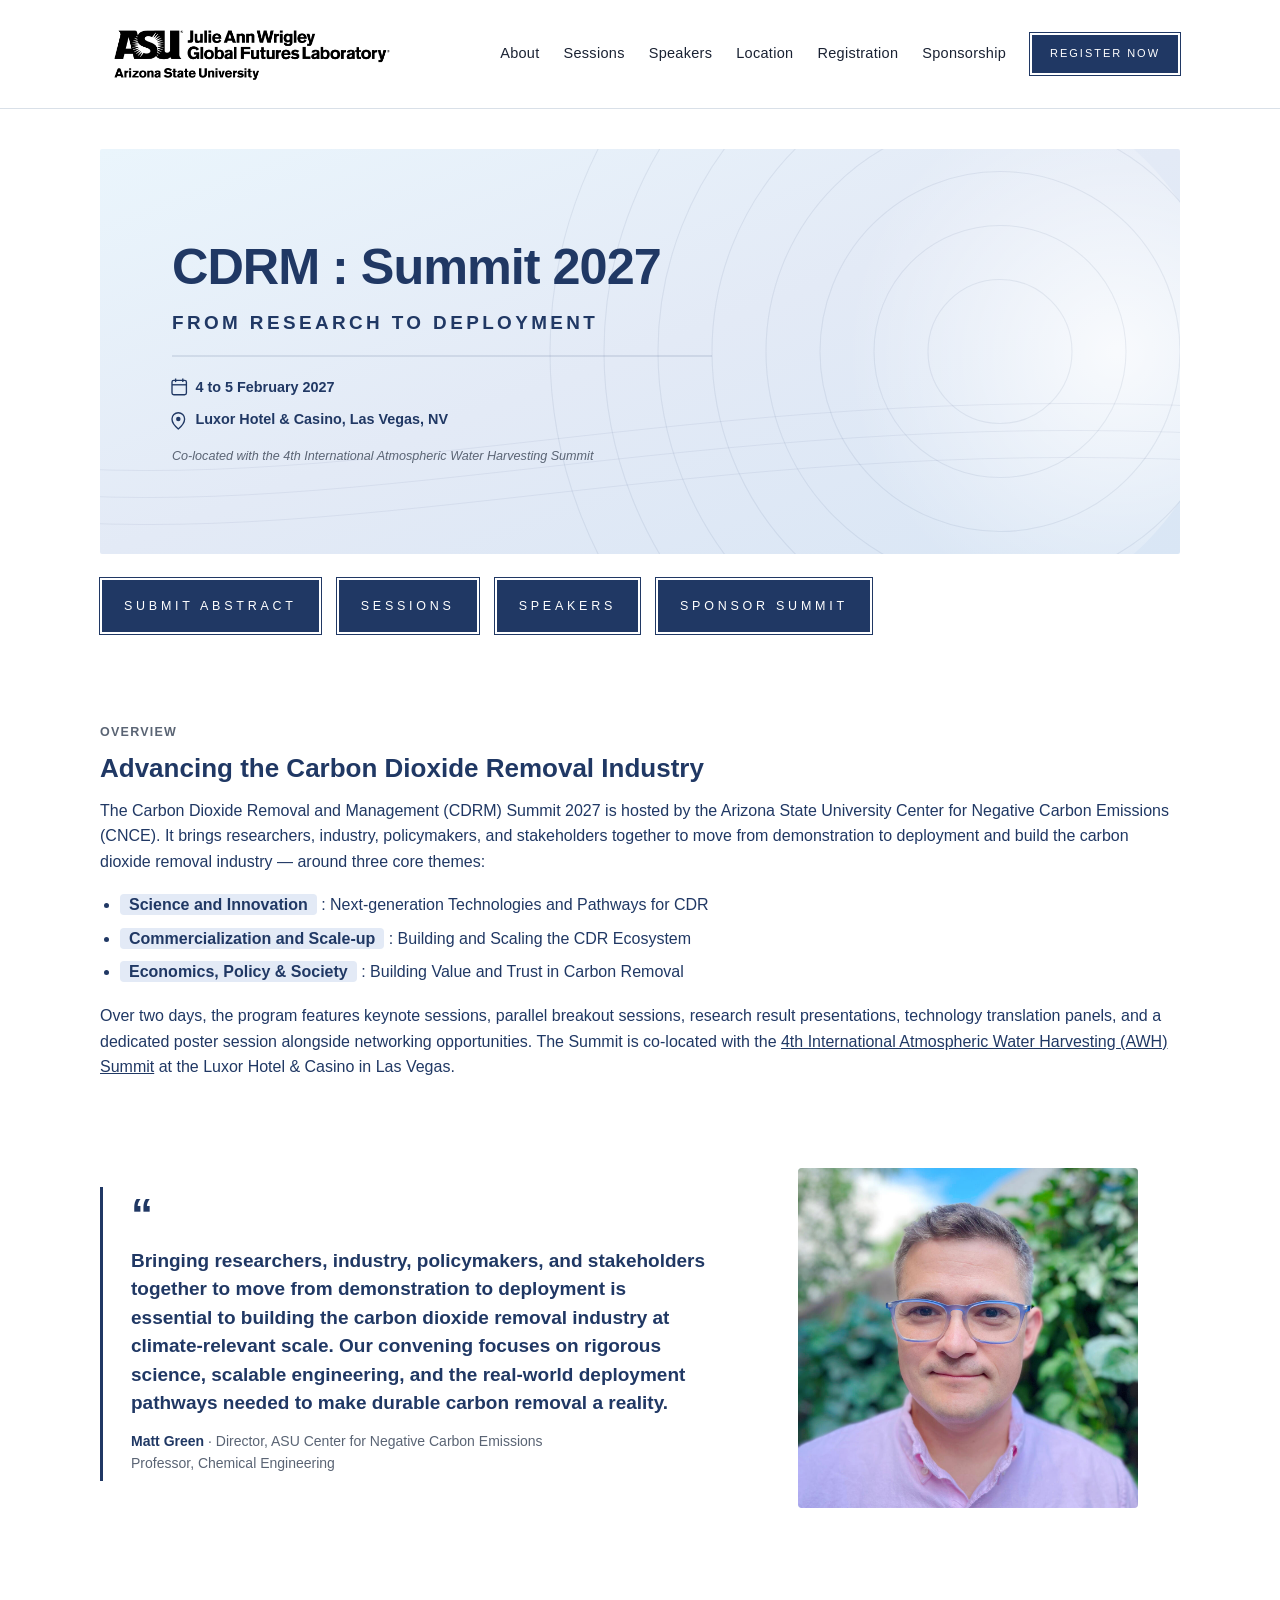
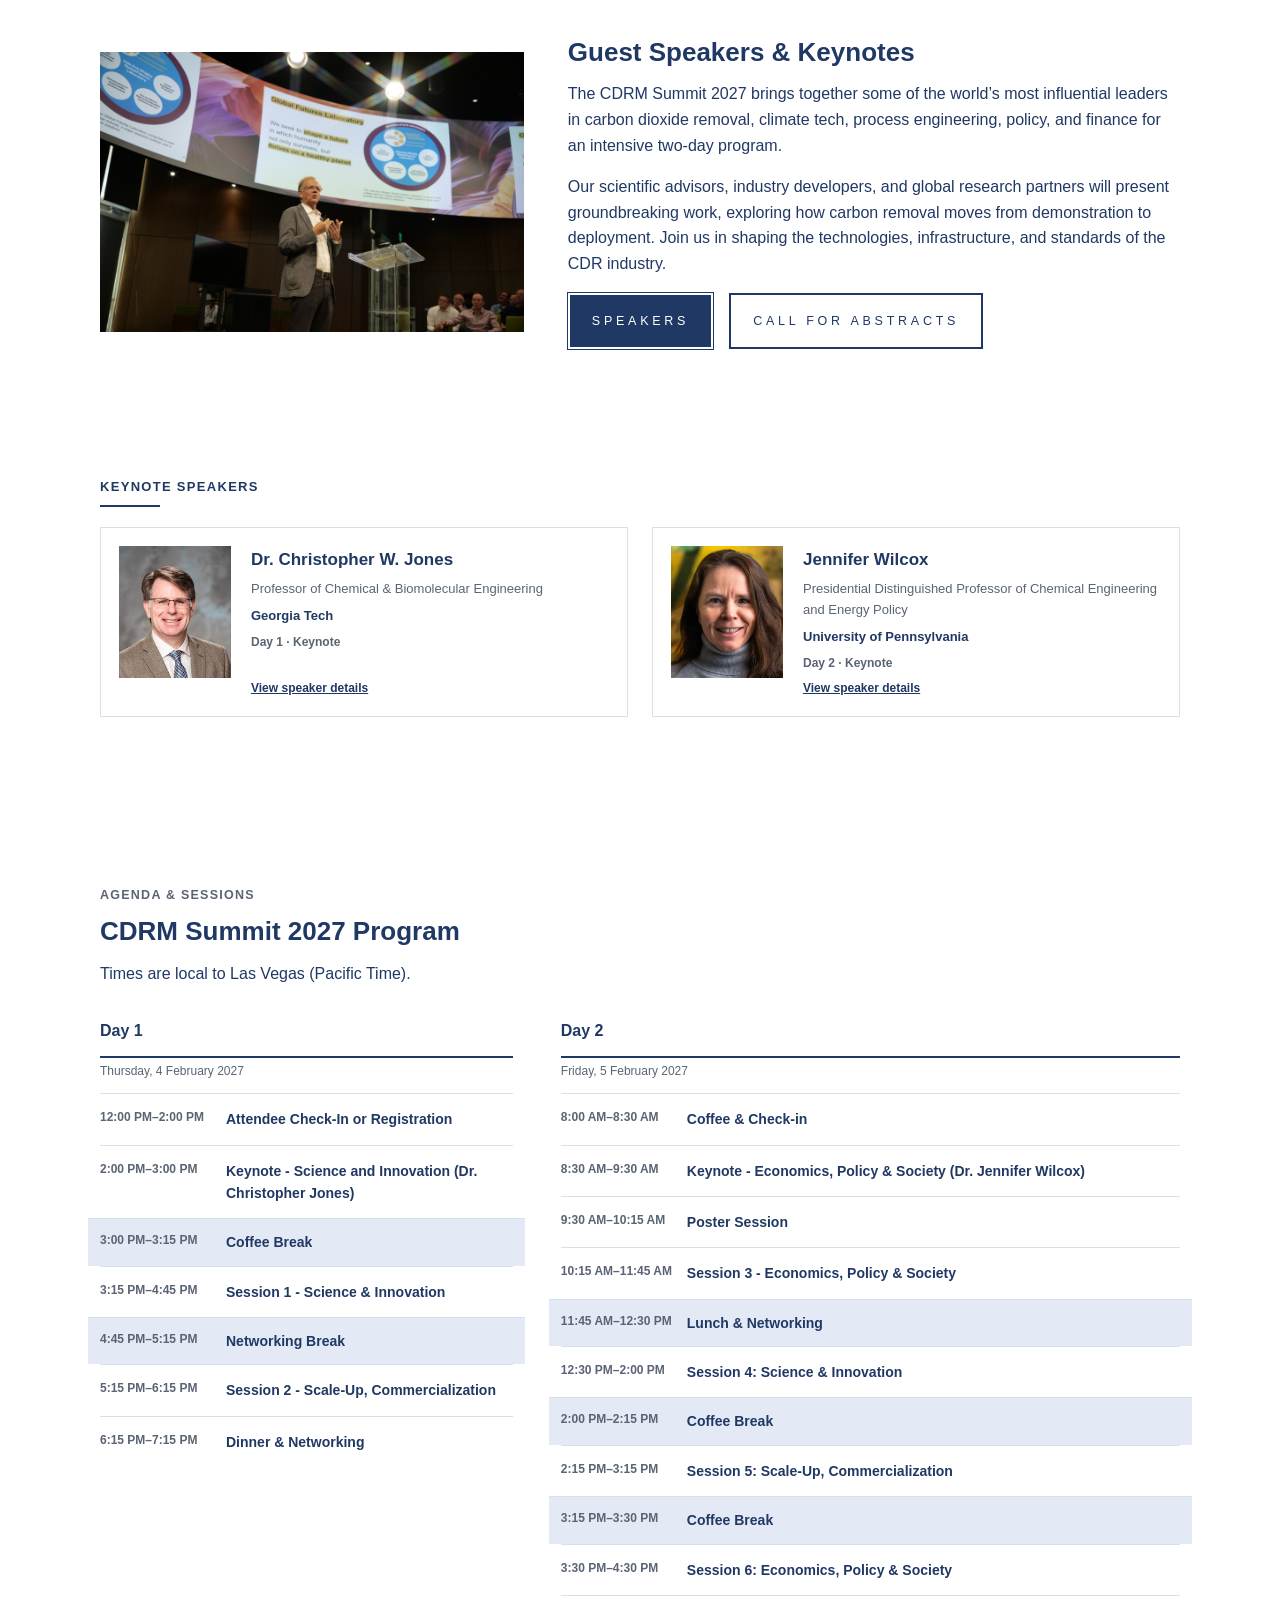
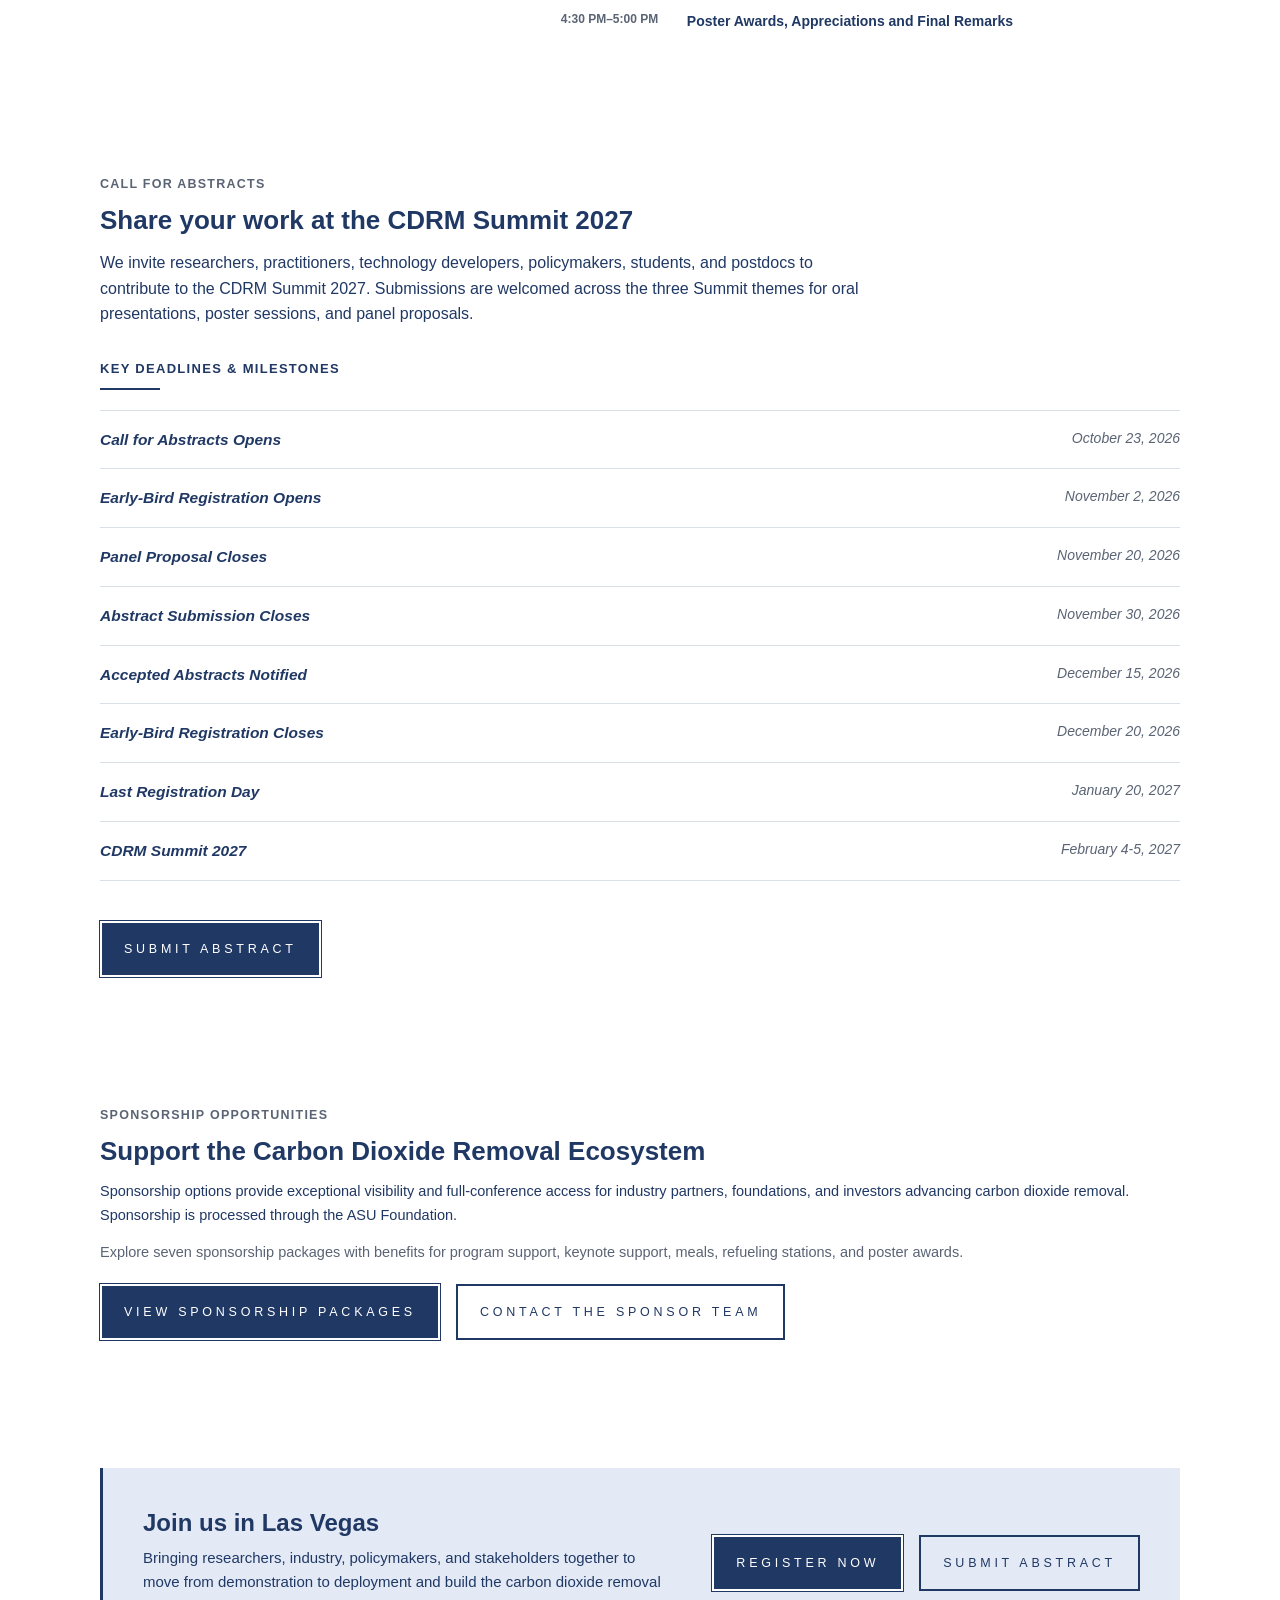
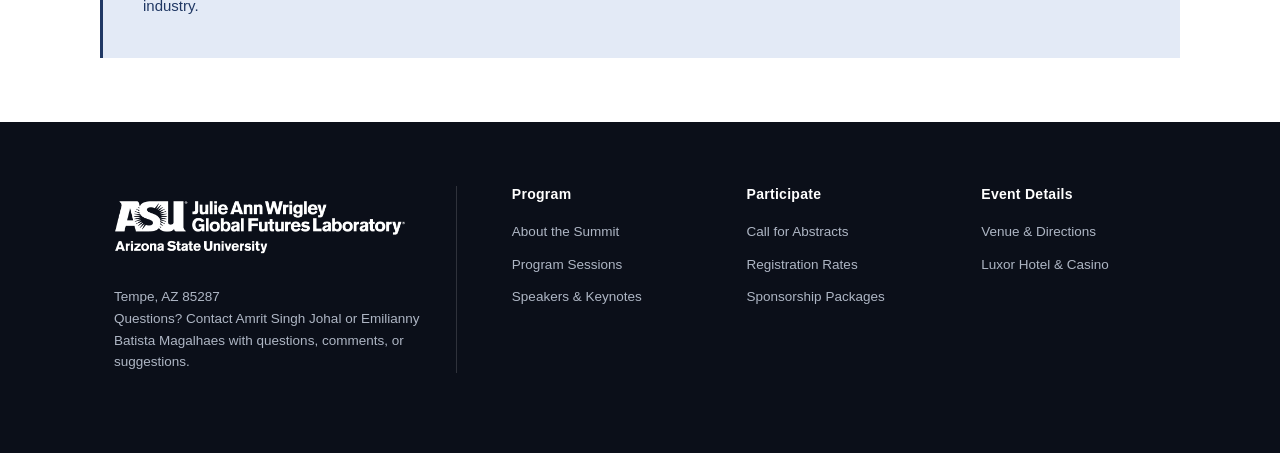
==== commit 1cd402b0: "Update review agenda and keynote details Co-authored-by: Copilot <223556219+Copilot@users.noreply.gi" ====
--- a/index.html
+++ b/index.html
@@ -50,12 +50,11 @@
       <div class="wrap">
         <div class="section-eyebrow">Overview</div>
         <h2>Advancing the Carbon Dioxide Removal Industry</h2>
-        <p>The Carbon Dioxide Removal and Management (CDRM) Summit 2027 is hosted by the Arizona State University Center for Negative Carbon Emissions (CNCE). It brings researchers, industry, policymakers, and stakeholders together to move from demonstration to deployment and build the carbon dioxide removal industry &mdash; under four core pillars:</p>
+        <p>The Carbon Dioxide Removal and Management (CDRM) Summit 2027 is hosted by the Arizona State University Center for Negative Carbon Emissions (CNCE). It brings researchers, industry, policymakers, and stakeholders together to move from demonstration to deployment and build the carbon dioxide removal industry &mdash; around three core themes:</p>
         <ul>
-          <li><span class="theme-hl">Science &amp; Innovation</span> : Next-generation Technologies and Pathways for CDR</li>
-          <li><span class="theme-hl">Deployment &amp; Infrastructure</span> : Scaling Carbon Removal from Demonstration to Deployment</li>
+          <li><span class="theme-hl">Science and Innovation</span> : Next-generation Technologies and Pathways for CDR</li>
+          <li><span class="theme-hl">Commercialization and Scale-up</span> : Building and Scaling the CDR Ecosystem</li>
           <li><span class="theme-hl">Economics, Policy &amp; Society</span> : Building Value and Trust in Carbon Removal</li>
-          <li><span class="theme-hl">Technology Translation &amp; Commercialization</span> : Building and Scaling the CDR Ecosystem</li>
         </ul>
         <p style="margin-top:18px;">Over two days, the program features keynote sessions, parallel breakout sessions, research result presentations, technology translation panels, and a dedicated poster session alongside networking opportunities. The Summit is co-located with the <a href="https://www.iawha.org/conference" target="_blank" rel="noopener">4th International Atmospheric Water Harvesting (AWH) Summit</a> at the Luxor Hotel &amp; Casino in Las Vegas.</p>
       </div>
@@ -132,8 +131,9 @@
           <p class="speaker-dialog-day">Day 1 &middot; Keynote</p>
         </div>
         <div class="speaker-dialog-content">
-          <p>Professor Jones is the William R. McLain Chair and Professor of Chemical &amp; Biomolecular Engineering at Georgia Tech. He joined Georgia Tech as an Assistant Professor in 2000 and then rose through the ranks, including serving as Associate Vice President for Research from 2013-2019, including a period as Interim Executive Vice-President for Research in 2018.</p>
-          <p>Dr. Jones leads a research group that works in the broad areas of materials, catalysis and adsorption. He is known for his extensive and pioneering work on materials that extract CO2 from ultra-dilute mixtures such as ambient air, which are key components of direct air capture (DAC) technologies. He served on the National Academies Consensus Study on Negative Emissions Technologies and Reliable Sequestration in 2017-2018, focusing on DAC.</p>
+          <p>Professor Jones is the John F. Brock III School Chair and Professor of Chemical &amp; Biomolecular Engineering at Georgia Tech. He joined Georgia Tech as an Assistant Professor in 2000 and then rose through the ranks, including serving as Associate Vice President for Research from 2013-2019, with a period as Interim Executive Vice-President for Research in 2018.</p>
+          <p>Dr. Jones leads a research group that works in the broad areas of materials, catalysis and adsorption. He is known for his extensive work on materials that extract CO2 from ultra-dilute mixtures such as ambient air, which are key components of direct air capture (DAC) technologies. He served on the National Academies Consensus Study on Negative Emissions Technologies and Reliable Sequestration in 2017-2018, focusing on DAC, and more recently on the National Academies Consensus Study on Atmospheric Methane Removal: Development of a Research Agenda, from 2023-2024.</p>
+          <p>Jones is currently the President of the International Adsorption Society. He was elected to the National Academy of Engineering in 2022.</p>
           <h3>Research Interests</h3>
           <ul>
             <li>Energy - CO2 Capture, Lignocellulose conversion</li>
@@ -173,27 +173,31 @@
             <div class="dayname">Day 1</div>
             <div class="daydate">Thursday, 4 February 2027</div>
             <div class="agenda-row">
-              <div class="agenda-time">12:00&ndash;14:00</div>
+              <div class="agenda-time">12:00 PM&ndash;2:00 PM</div>
               <div class="agenda-item">Attendee Check-In or Registration</div>
             </div>
             <div class="agenda-row">
-              <div class="agenda-time">14:00&ndash;15:00</div>
+              <div class="agenda-time">2:00 PM&ndash;3:00 PM</div>
               <div class="agenda-item">Keynote - Science and Innovation (Dr. Christopher Jones)</div>
             </div>
-            <div class="agenda-row">
-              <div class="agenda-time">15:00&ndash;16:30</div>
-              <div class="agenda-item">Session 1 - Science &amp; Innovation (starting with invited talk - TBD)</div>
-            </div>
             <div class="agenda-row agenda-break">
-              <div class="agenda-time">16:30&ndash;17:00</div>
+              <div class="agenda-time">3:00 PM&ndash;3:15 PM</div>
+              <div class="agenda-item">Coffee Break</div>
+            </div>
+            <div class="agenda-row">
+              <div class="agenda-time">3:15 PM&ndash;4:45 PM</div>
+              <div class="agenda-item">Session 1 - Science &amp; Innovation</div>
+            </div>
+            <div class="agenda-row agenda-break">
+              <div class="agenda-time">4:45 PM&ndash;5:15 PM</div>
               <div class="agenda-item">Networking Break</div>
             </div>
             <div class="agenda-row">
-              <div class="agenda-time">17:30&ndash;18:30</div>
-              <div class="agenda-item">Session 2 - Scale-Up, Commercialization (starting with invited talk - TBD)</div>
-            </div>
-            <div class="agenda-row">
-              <div class="agenda-time">18:30&ndash;19:30</div>
+              <div class="agenda-time">5:15 PM&ndash;6:15 PM</div>
+              <div class="agenda-item">Session 2 - Scale-Up, Commercialization</div>
+            </div>
+            <div class="agenda-row">
+              <div class="agenda-time">6:15 PM&ndash;7:15 PM</div>
               <div class="agenda-item">Dinner &amp; Networking</div>
             </div>
           </div>
@@ -202,44 +206,48 @@
             <div class="dayname">Day 2</div>
             <div class="daydate">Friday, 5 February 2027</div>
             <div class="agenda-row">
-              <div class="agenda-time">08:00&ndash;08:30</div>
+              <div class="agenda-time">8:00 AM&ndash;8:30 AM</div>
               <div class="agenda-item">Coffee &amp; Check-in</div>
             </div>
             <div class="agenda-row">
-              <div class="agenda-time">08:30&ndash;08:50</div>
-              <div class="agenda-item">Opening</div>
-            </div>
-            <div class="agenda-row">
-              <div class="agenda-time">08:50&ndash;09:50</div>
+              <div class="agenda-time">8:30 AM&ndash;9:30 AM</div>
               <div class="agenda-item">Keynote - Economics, Policy &amp; Society (Dr. Jennifer Wilcox)</div>
             </div>
             <div class="agenda-row">
-              <div class="agenda-time">09:50&ndash;11:20</div>
-              <div class="agenda-item">Session 3 - Economics, Policy &amp; Society (starting with invited talk - TBD)</div>
+              <div class="agenda-time">9:30 AM&ndash;10:15 AM</div>
+              <div class="agenda-item">Poster Session</div>
+            </div>
+            <div class="agenda-row">
+              <div class="agenda-time">10:15 AM&ndash;11:45 AM</div>
+              <div class="agenda-item">Session 3 - Economics, Policy &amp; Society</div>
             </div>
             <div class="agenda-row agenda-break">
-              <div class="agenda-time">11:20&ndash;12:00</div>
+              <div class="agenda-time">11:45 AM&ndash;12:30 PM</div>
               <div class="agenda-item">Lunch &amp; Networking</div>
             </div>
             <div class="agenda-row">
-              <div class="agenda-time">12:00&ndash;13:30</div>
-              <div class="agenda-item">Session 4: Science &amp; Innovation (starting with invited talk - TBD)</div>
-            </div>
-            <div class="agenda-row">
-              <div class="agenda-time">13:30&ndash;15:00</div>
-              <div class="agenda-item">Session 5: Scale-Up, Commercialization (starting with invited talk - TBD)</div>
+              <div class="agenda-time">12:30 PM&ndash;2:00 PM</div>
+              <div class="agenda-item">Session 4: Science &amp; Innovation</div>
             </div>
             <div class="agenda-row agenda-break">
-              <div class="agenda-time">15:00&ndash;15:30</div>
-              <div class="agenda-item">Networking Break</div>
-            </div>
-            <div class="agenda-row">
-              <div class="agenda-time">15:30&ndash;16:30</div>
-              <div class="agenda-item">Session 6: Economics, Policy &amp; Society (starting with invited talk-TBD)</div>
-            </div>
-            <div class="agenda-row">
-              <div class="agenda-time">16:30&ndash;17:00</div>
-              <div class="agenda-item">Poster awards, appreciations and final remarks</div>
+              <div class="agenda-time">2:00 PM&ndash;2:15 PM</div>
+              <div class="agenda-item">Coffee Break</div>
+            </div>
+            <div class="agenda-row">
+              <div class="agenda-time">2:15 PM&ndash;3:15 PM</div>
+              <div class="agenda-item">Session 5: Scale-Up, Commercialization</div>
+            </div>
+            <div class="agenda-row agenda-break">
+              <div class="agenda-time">3:15 PM&ndash;3:30 PM</div>
+              <div class="agenda-item">Coffee Break</div>
+            </div>
+            <div class="agenda-row">
+              <div class="agenda-time">3:30 PM&ndash;4:30 PM</div>
+              <div class="agenda-item">Session 6: Economics, Policy &amp; Society</div>
+            </div>
+            <div class="agenda-row">
+              <div class="agenda-time">4:30 PM&ndash;5:00 PM</div>
+              <div class="agenda-item">Poster Awards, Appreciations and Final Remarks</div>
             </div>
           </div>
         </div>
@@ -252,7 +260,7 @@
       <div class="wrap">
         <div class="section-eyebrow">Call for Abstracts</div>
         <h2 style="font-size:26px;">Share your work at the CDRM Summit 2027</h2>
-        <p style="color:var(--ink);font-size:16px;max-width:760px;">We invite researchers, practitioners, technology developers, policymakers, students, and postdocs to contribute to the CDRM Summit 2027. Submissions are welcomed across all four Summit pillars for oral presentations, poster sessions, and panel proposals.</p>
+        <p style="color:var(--ink);font-size:16px;max-width:760px;">We invite researchers, practitioners, technology developers, policymakers, students, and postdocs to contribute to the CDRM Summit 2027. Submissions are welcomed across the three Summit themes for oral presentations, poster sessions, and panel proposals.</p>
 
         <div class="tier-head" style="margin-top:32px;">Key Deadlines &amp; Milestones</div>
         <div class="tier-rule"></div>
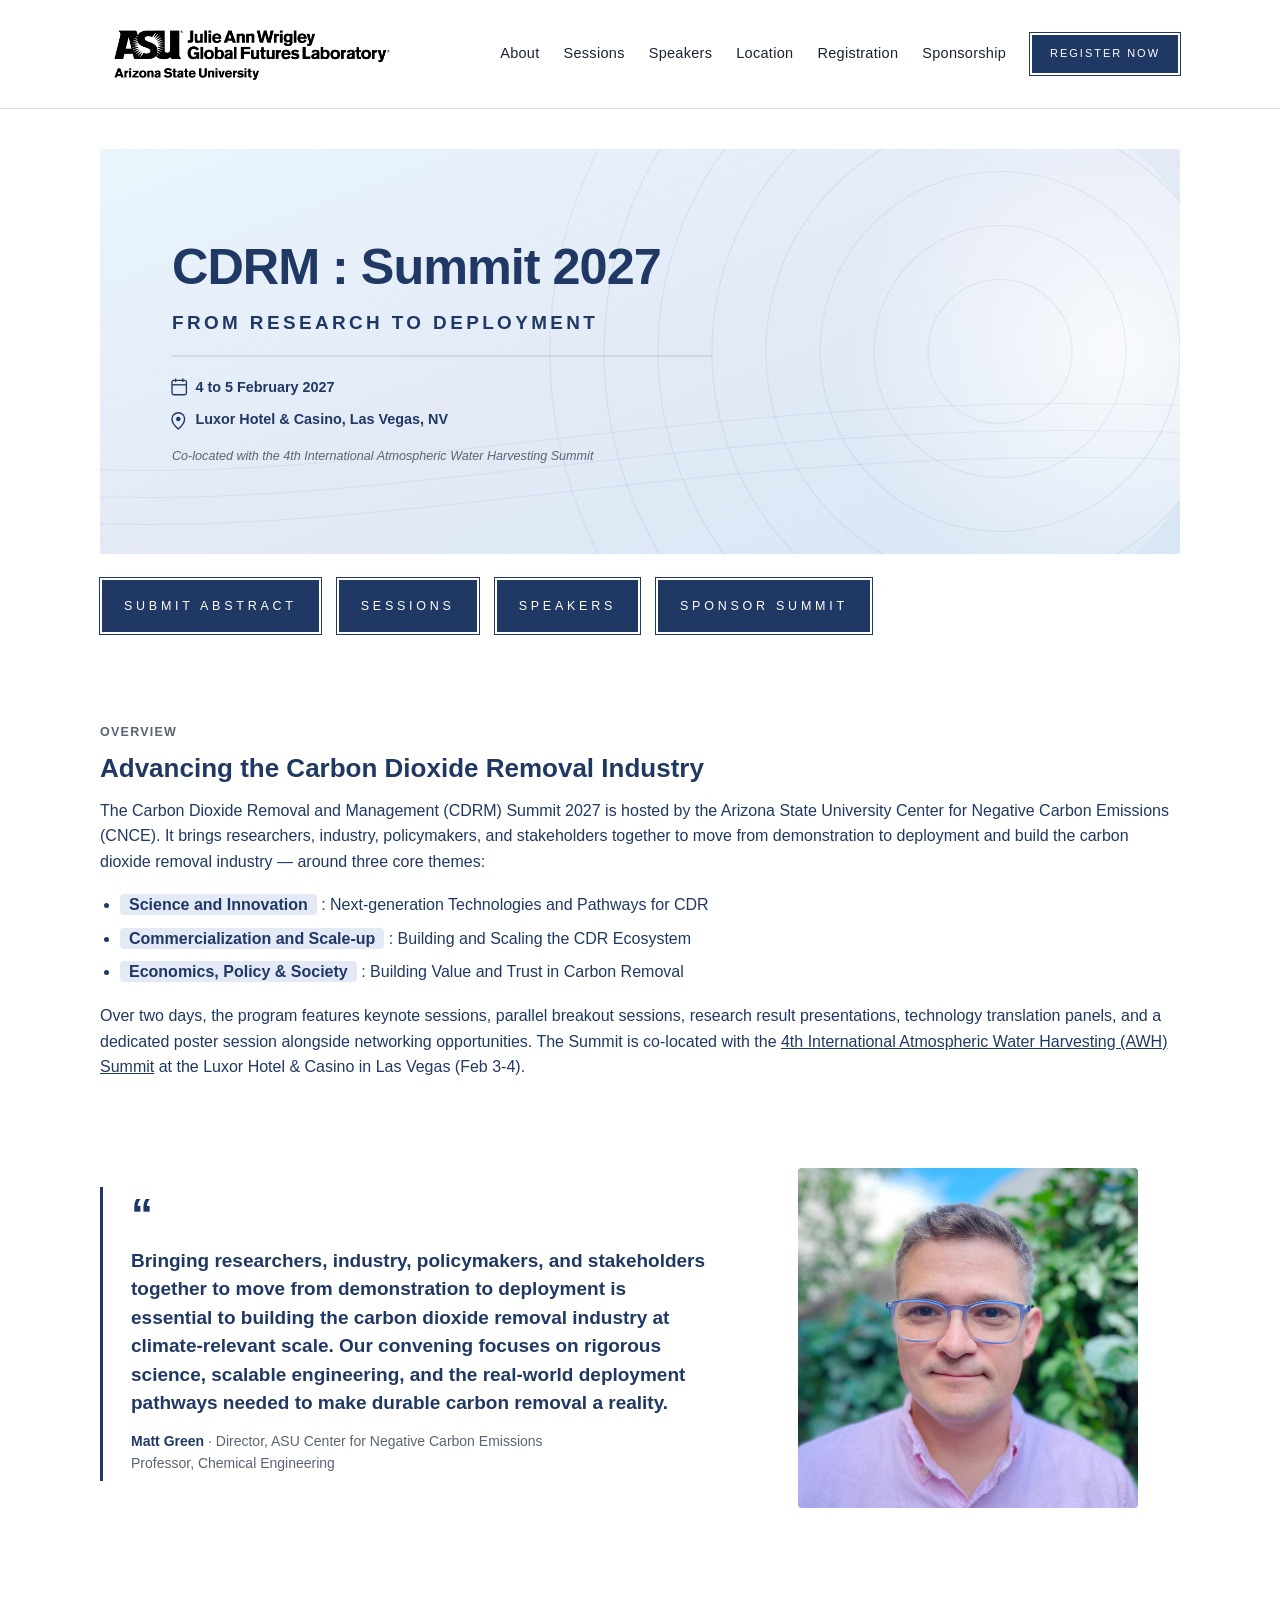
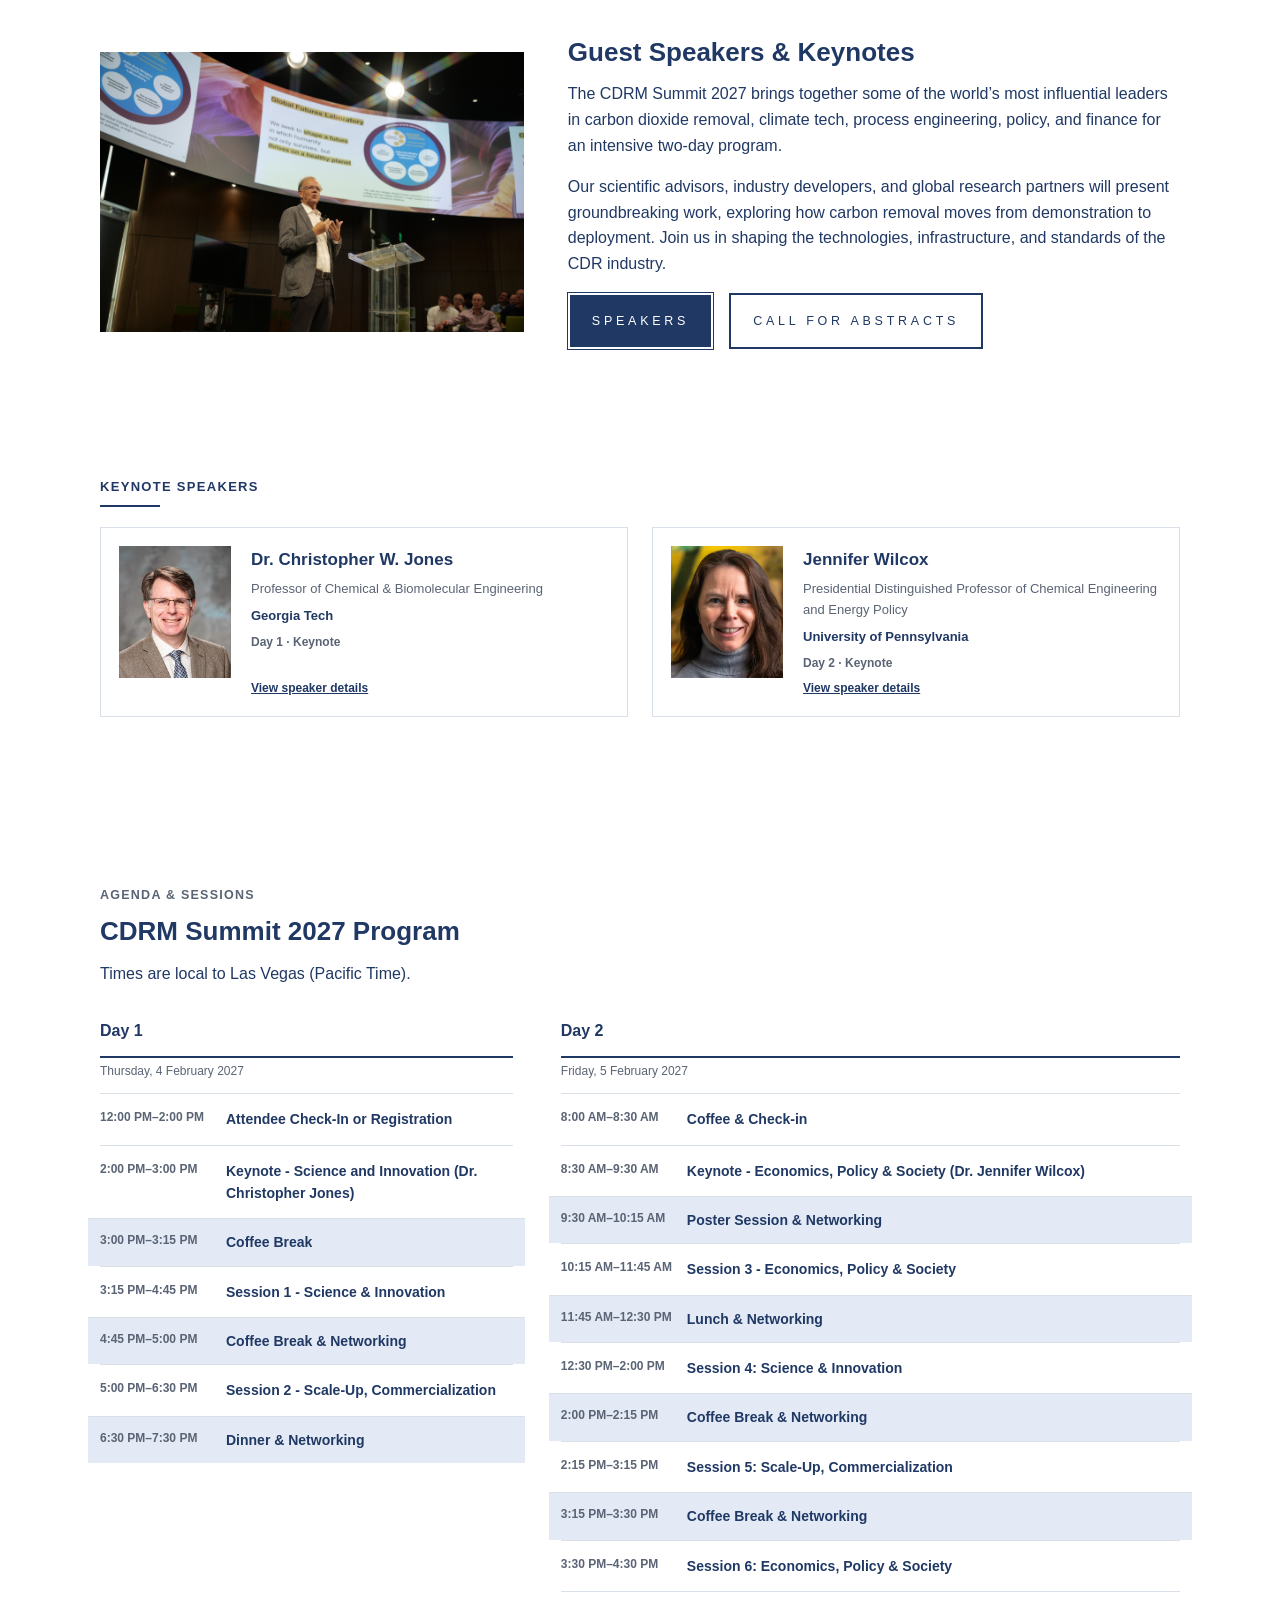
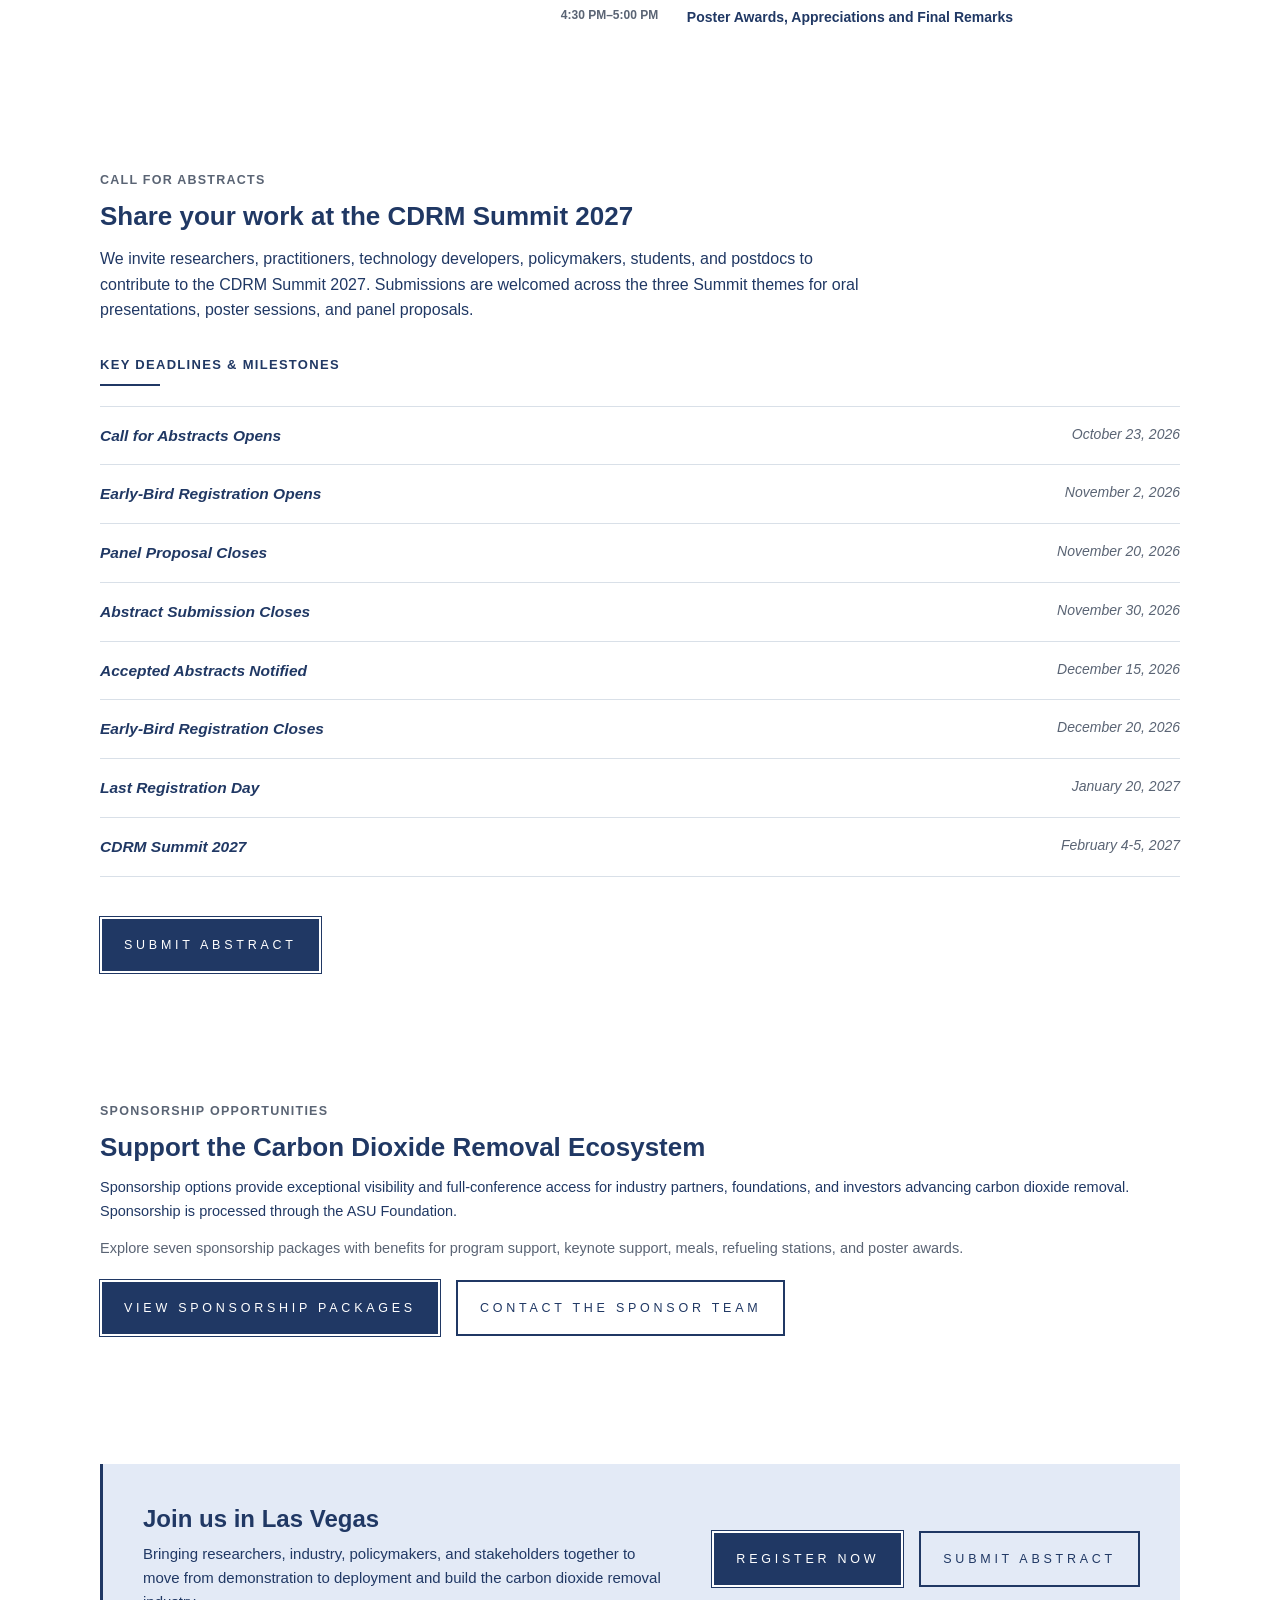
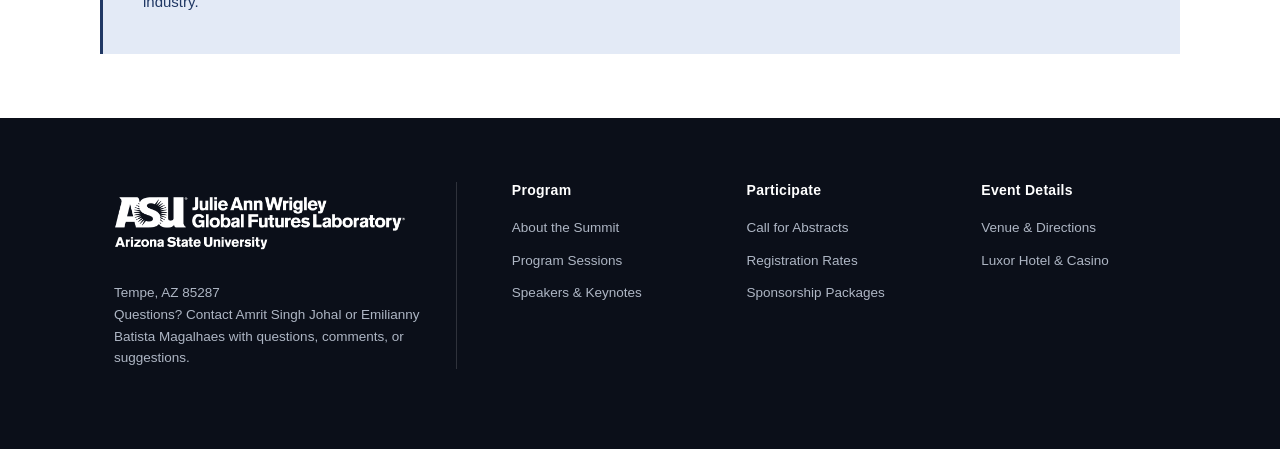
==== commit 2f090a58: "Update AWH dates and agenda breaks Co-authored-by: Copilot <223556219+Copilot@users.noreply.github.c" ====
--- a/index.html
+++ b/index.html
@@ -56,7 +56,7 @@
           <li><span class="theme-hl">Commercialization and Scale-up</span> : Building and Scaling the CDR Ecosystem</li>
           <li><span class="theme-hl">Economics, Policy &amp; Society</span> : Building Value and Trust in Carbon Removal</li>
         </ul>
-        <p style="margin-top:18px;">Over two days, the program features keynote sessions, parallel breakout sessions, research result presentations, technology translation panels, and a dedicated poster session alongside networking opportunities. The Summit is co-located with the <a href="https://www.iawha.org/conference" target="_blank" rel="noopener">4th International Atmospheric Water Harvesting (AWH) Summit</a> at the Luxor Hotel &amp; Casino in Las Vegas.</p>
+        <p style="margin-top:18px;">Over two days, the program features keynote sessions, parallel breakout sessions, research result presentations, technology translation panels, and a dedicated poster session alongside networking opportunities. The Summit is co-located with the <a href="https://www.iawha.org/conference" target="_blank" rel="noopener">4th International Atmospheric Water Harvesting (AWH) Summit</a> at the Luxor Hotel &amp; Casino in Las Vegas (Feb 3-4).</p>
       </div>
     </section>
 
@@ -132,13 +132,8 @@
         </div>
         <div class="speaker-dialog-content">
           <p>Professor Jones is the John F. Brock III School Chair and Professor of Chemical &amp; Biomolecular Engineering at Georgia Tech. He joined Georgia Tech as an Assistant Professor in 2000 and then rose through the ranks, including serving as Associate Vice President for Research from 2013-2019, with a period as Interim Executive Vice-President for Research in 2018.</p>
-          <p>Dr. Jones leads a research group that works in the broad areas of materials, catalysis and adsorption. He is known for his extensive work on materials that extract CO2 from ultra-dilute mixtures such as ambient air, which are key components of direct air capture (DAC) technologies. He served on the National Academies Consensus Study on Negative Emissions Technologies and Reliable Sequestration in 2017-2018, focusing on DAC, and more recently on the National Academies Consensus Study on Atmospheric Methane Removal: Development of a Research Agenda, from 2023-2024.</p>
+          <p>Dr. Jones leads a research group that works in the broad areas of materials, catalysis and adsorption. He is known for his extensive work on materials that extract CO<sub>2</sub> from ultra-dilute mixtures such as ambient air, which are key components of direct air capture (DAC) technologies. He served on the National Academies Consensus Study on Negative Emissions Technologies and Reliable Sequestration in 2017-2018, focusing on DAC, and more recently on the National Academies Consensus Study on Atmospheric Methane Removal: Development of a Research Agenda, from 2023-2024.</p>
           <p>Jones is currently the President of the International Adsorption Society. He was elected to the National Academy of Engineering in 2022.</p>
-          <h3>Research Interests</h3>
-          <ul>
-            <li>Energy - CO2 Capture, Lignocellulose conversion</li>
-            <li>Separations - materials for adsorptive and membrane separations</li>
-          </ul>
         </div>
       </div>
     </dialog>
@@ -189,15 +184,15 @@
               <div class="agenda-item">Session 1 - Science &amp; Innovation</div>
             </div>
             <div class="agenda-row agenda-break">
-              <div class="agenda-time">4:45 PM&ndash;5:15 PM</div>
-              <div class="agenda-item">Networking Break</div>
-            </div>
-            <div class="agenda-row">
-              <div class="agenda-time">5:15 PM&ndash;6:15 PM</div>
+              <div class="agenda-time">4:45 PM&ndash;5:00 PM</div>
+              <div class="agenda-item">Coffee Break &amp; Networking</div>
+            </div>
+            <div class="agenda-row">
+              <div class="agenda-time">5:00 PM&ndash;6:30 PM</div>
               <div class="agenda-item">Session 2 - Scale-Up, Commercialization</div>
             </div>
-            <div class="agenda-row">
-              <div class="agenda-time">6:15 PM&ndash;7:15 PM</div>
+            <div class="agenda-row agenda-break">
+              <div class="agenda-time">6:30 PM&ndash;7:30 PM</div>
               <div class="agenda-item">Dinner &amp; Networking</div>
             </div>
           </div>
@@ -213,9 +208,9 @@
               <div class="agenda-time">8:30 AM&ndash;9:30 AM</div>
               <div class="agenda-item">Keynote - Economics, Policy &amp; Society (Dr. Jennifer Wilcox)</div>
             </div>
-            <div class="agenda-row">
+            <div class="agenda-row agenda-break">
               <div class="agenda-time">9:30 AM&ndash;10:15 AM</div>
-              <div class="agenda-item">Poster Session</div>
+              <div class="agenda-item">Poster Session &amp; Networking</div>
             </div>
             <div class="agenda-row">
               <div class="agenda-time">10:15 AM&ndash;11:45 AM</div>
@@ -231,7 +226,7 @@
             </div>
             <div class="agenda-row agenda-break">
               <div class="agenda-time">2:00 PM&ndash;2:15 PM</div>
-              <div class="agenda-item">Coffee Break</div>
+              <div class="agenda-item">Coffee Break &amp; Networking</div>
             </div>
             <div class="agenda-row">
               <div class="agenda-time">2:15 PM&ndash;3:15 PM</div>
@@ -239,7 +234,7 @@
             </div>
             <div class="agenda-row agenda-break">
               <div class="agenda-time">3:15 PM&ndash;3:30 PM</div>
-              <div class="agenda-item">Coffee Break</div>
+              <div class="agenda-item">Coffee Break &amp; Networking</div>
             </div>
             <div class="agenda-row">
               <div class="agenda-time">3:30 PM&ndash;4:30 PM</div>
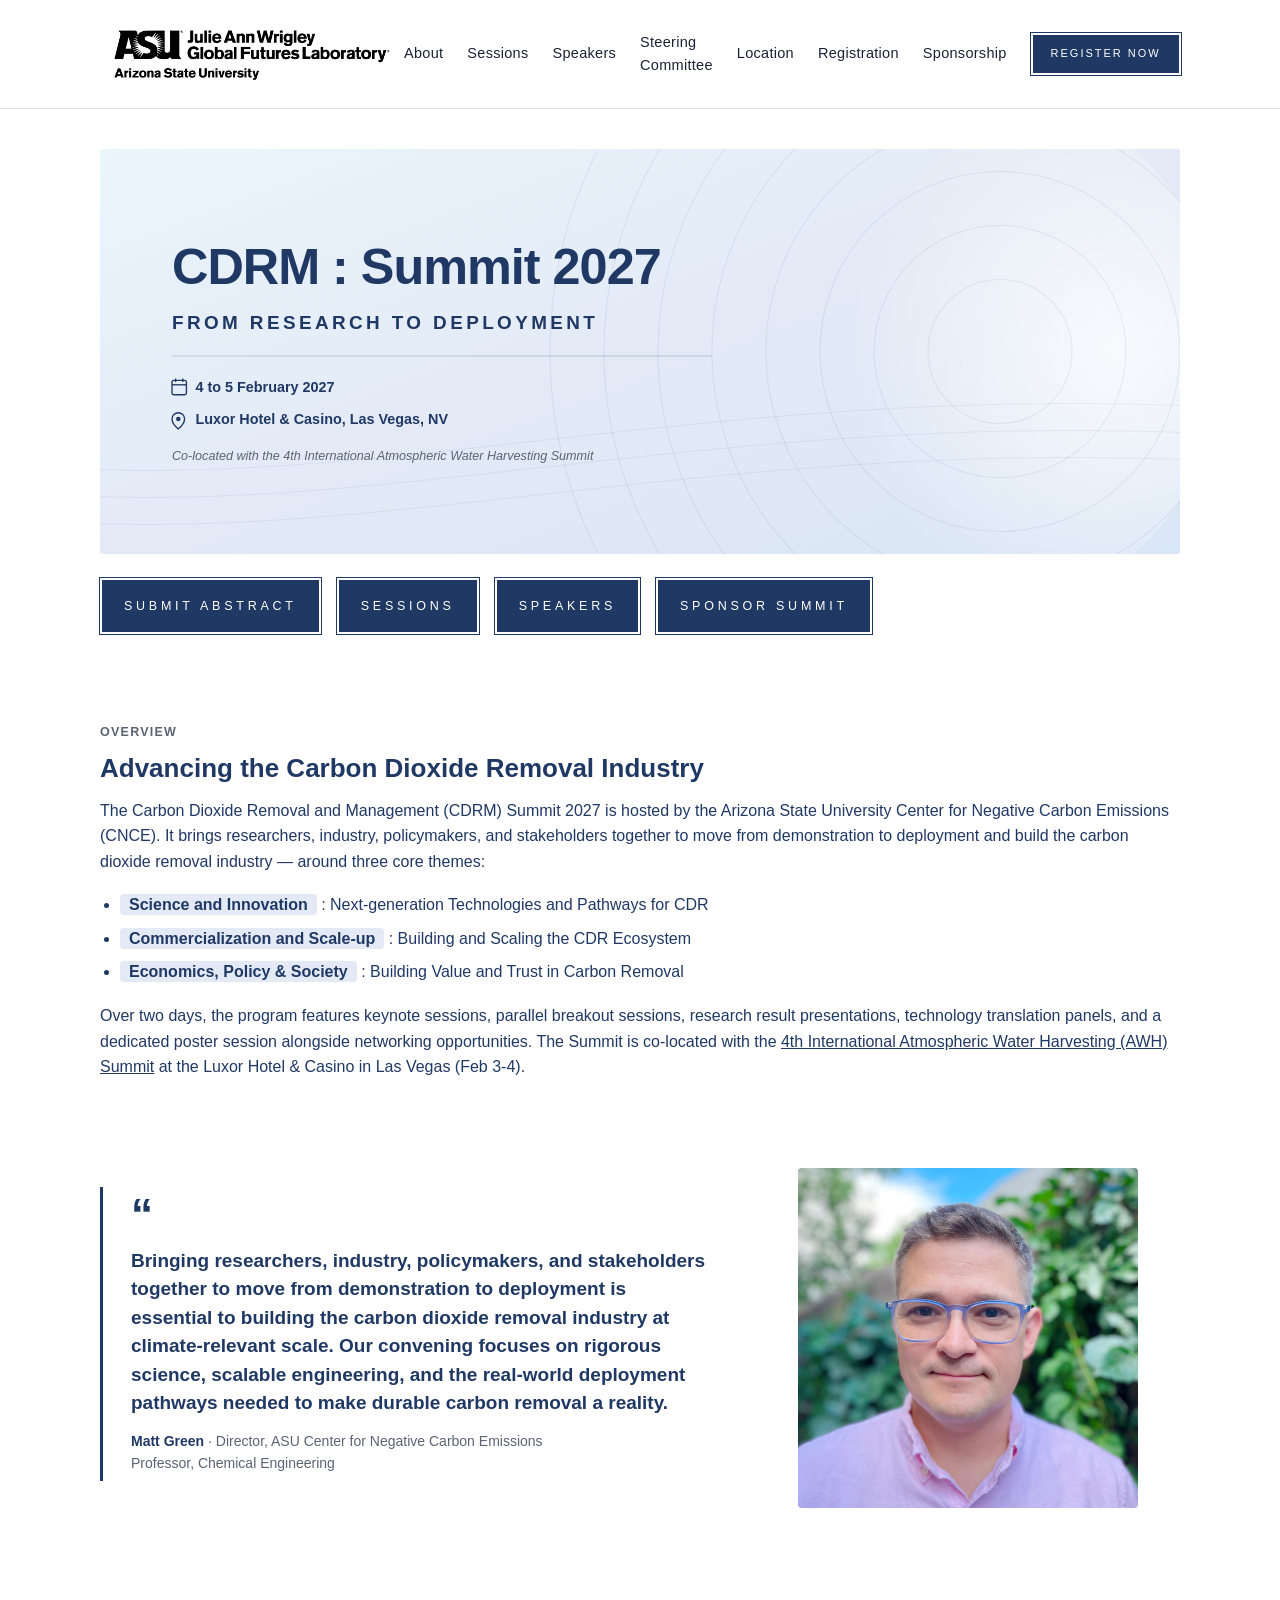
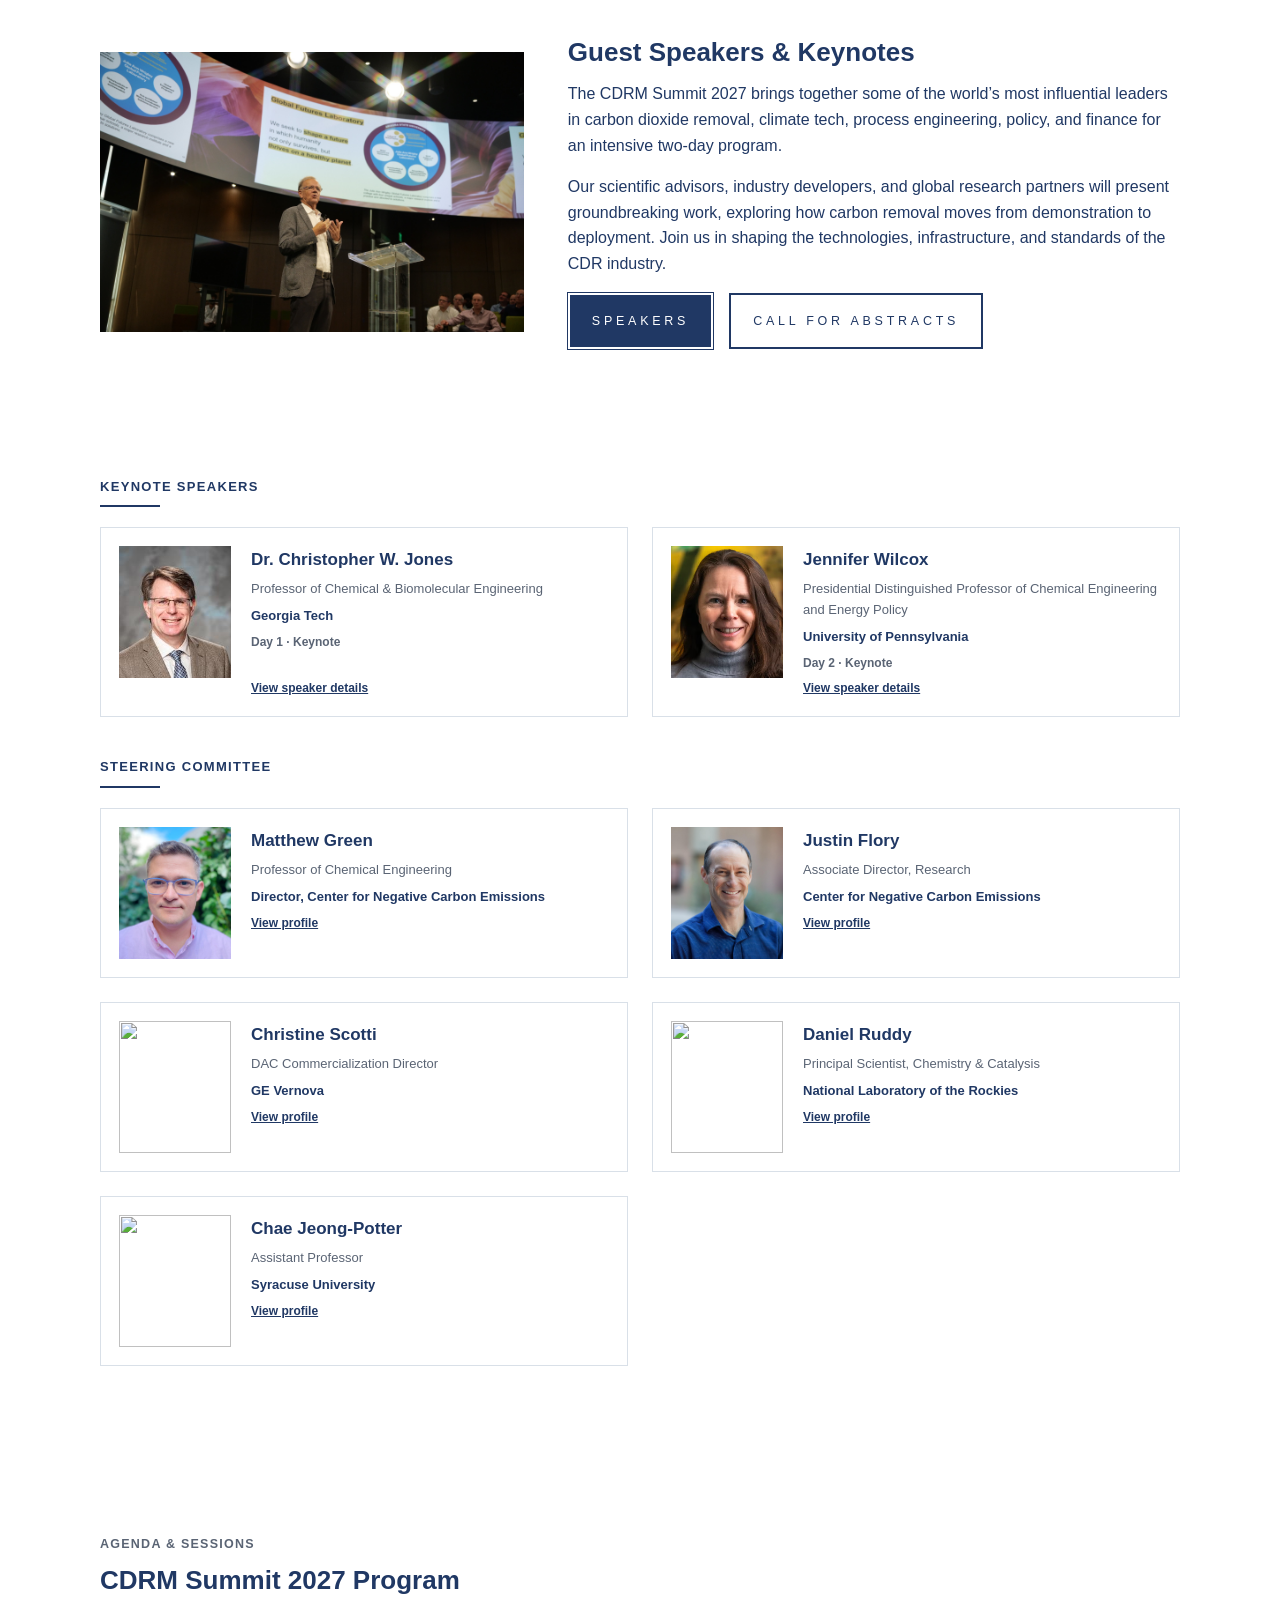
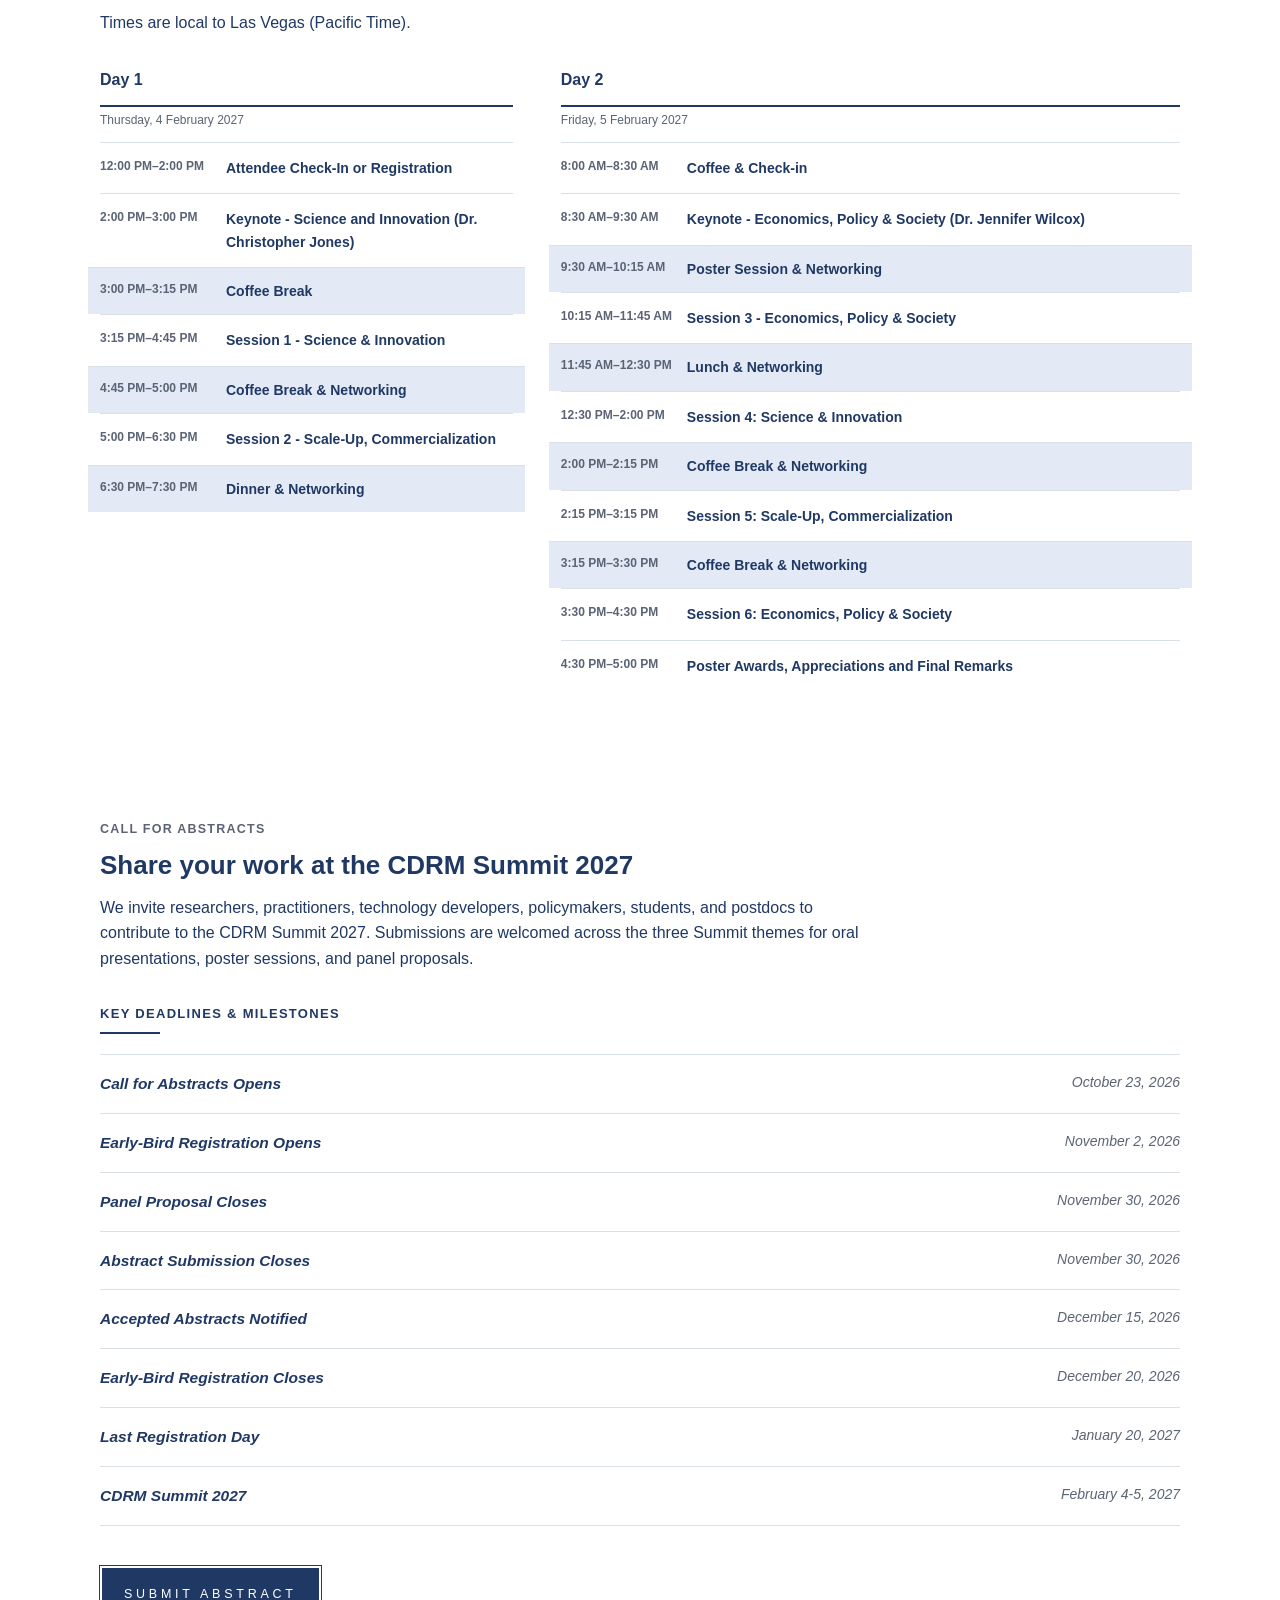
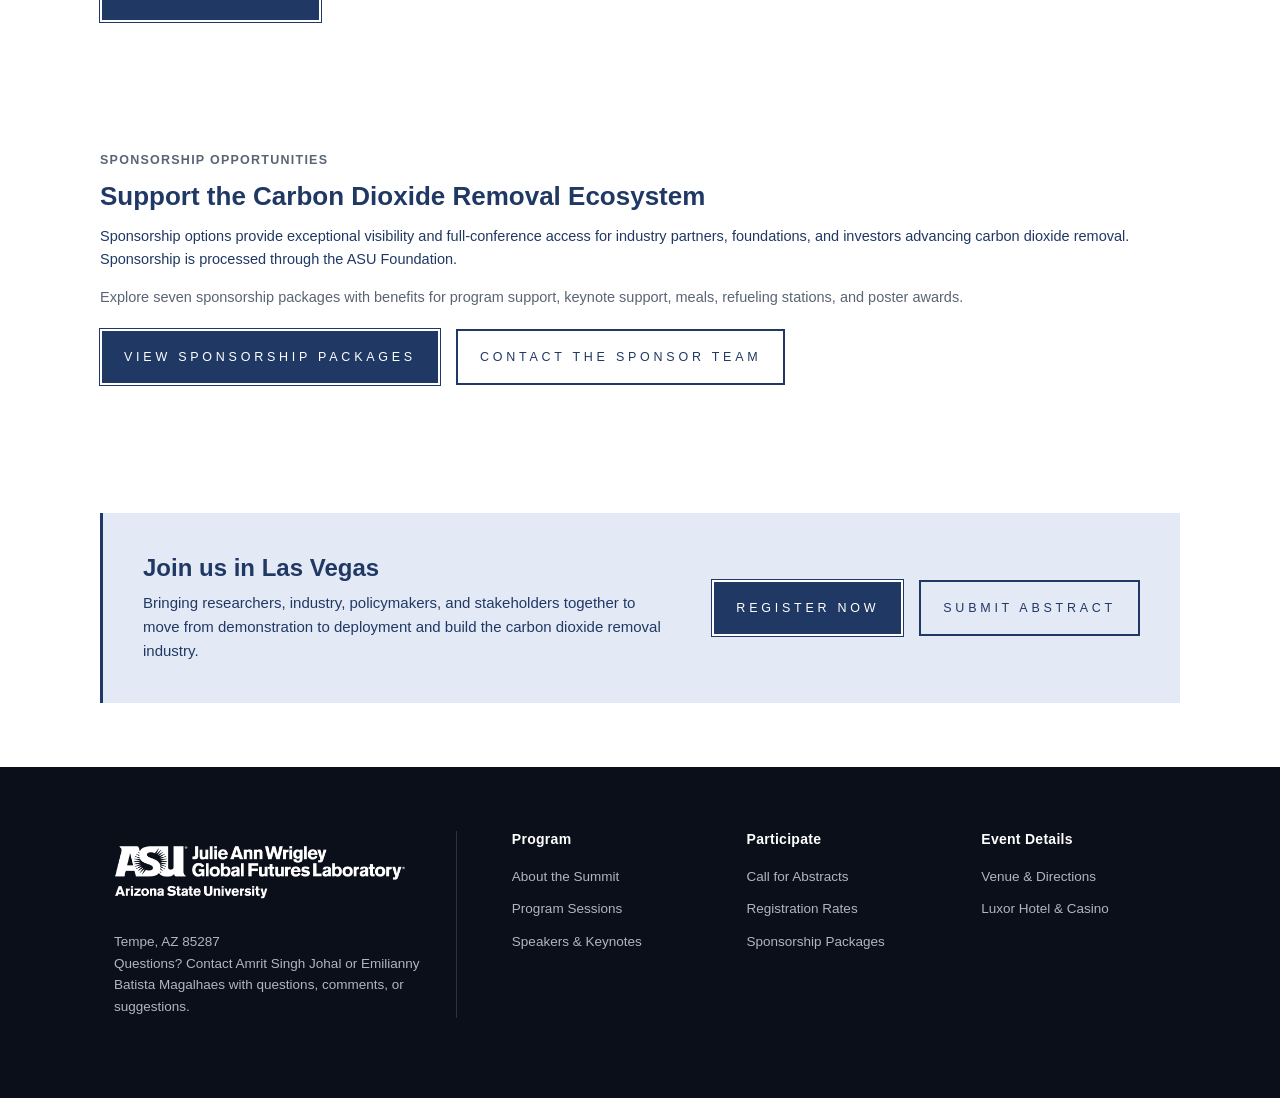
==== commit 55aae4a1: "Add steering committee profiles and update abstract deadline Co-authored-by: Copilot <223556219+Copi" ====
--- a/index.html
+++ b/index.html
@@ -22,6 +22,7 @@
         <a href="#overview">About</a>
         <a href="#agenda">Sessions</a>
         <a href="#speakers">Speakers</a>
+        <a href="steering-committee.html">Steering Committee</a>
         <a href="location.html">Location</a>
         <a href="registration.html">Registration</a>
         <a href="sponsorship.html">Sponsorship</a>
@@ -118,6 +119,45 @@
             <span class="speaker-card-action">View speaker details</span>
           </button>
         </div>
+        <div class="tier-head" style="margin-top:32px;">Steering Committee</div>
+        <div class="tier-rule"></div>
+        <div class="speaker-cards">
+          <button class="speaker-card" type="button" aria-haspopup="dialog" data-speaker-dialog="matt-green-dialog">
+            <img src="public/Green.png" alt="">
+            <span class="speaker-card-name">Matthew Green</span>
+            <span class="speaker-card-role">Professor of Chemical Engineering</span>
+            <span class="speaker-card-affiliation">Director, Center for Negative Carbon Emissions</span>
+            <span class="speaker-card-action">View profile</span>
+          </button>
+          <button class="speaker-card" type="button" aria-haspopup="dialog" data-speaker-dialog="justin-flory-dialog">
+            <img src="public/Justin.png" alt="">
+            <span class="speaker-card-name">Justin Flory</span>
+            <span class="speaker-card-role">Associate Director, Research</span>
+            <span class="speaker-card-affiliation">Center for Negative Carbon Emissions</span>
+            <span class="speaker-card-action">View profile</span>
+          </button>
+          <button class="speaker-card" type="button" aria-haspopup="dialog" data-speaker-dialog="christine-scotti-dialog">
+            <img src="public/Christine.jpg" alt="">
+            <span class="speaker-card-name">Christine Scotti</span>
+            <span class="speaker-card-role">DAC Commercialization Director</span>
+            <span class="speaker-card-affiliation">GE Vernova</span>
+            <span class="speaker-card-action">View profile</span>
+          </button>
+          <button class="speaker-card" type="button" aria-haspopup="dialog" data-speaker-dialog="dan-ruddy-dialog">
+            <img src="public/daniel-ruddy.webp" alt="">
+            <span class="speaker-card-name">Daniel Ruddy</span>
+            <span class="speaker-card-role">Principal Scientist, Chemistry &amp; Catalysis</span>
+            <span class="speaker-card-affiliation">National Laboratory of the Rockies</span>
+            <span class="speaker-card-action">View profile</span>
+          </button>
+          <button class="speaker-card" type="button" aria-haspopup="dialog" data-speaker-dialog="chae-jeong-potter-dialog">
+            <img src="public/Chae.jpg" alt="">
+            <span class="speaker-card-name">Chae Jeong-Potter</span>
+            <span class="speaker-card-role">Assistant Professor</span>
+            <span class="speaker-card-affiliation">Syracuse University</span>
+            <span class="speaker-card-action">View profile</span>
+          </button>
+        </div>
       </div>
     </section>
 
@@ -152,6 +192,78 @@
           <p>Wilcox also works with Isometric as their chief scientist and is a senior fellow at the World Resources Institute, where she leverages her expertise to help accelerate policy support and investments in research, development, and deployment of industrial decarbonization and carbon removal solutions in order to achieve net-zero emissions by 2050.</p>
           <p>Most recently, Wilcox served as the principal deputy assistant secretary for the Office of Fossil Energy and Carbon Management at the Department of Energy.</p>
           <p>Wilcox’s research takes aim at the nexus of energy and the environment, developing both mitigation and adaptation strategies to minimize negative climate impacts associated with society’s dependence on fossil fuels. This work carefully examines the role of carbon management and opportunities therein that could assist in preventing 2° C warming by 2100.</p>
+        </div>
+      </div>
+    </dialog>
+
+    <dialog class="speaker-dialog" id="matt-green-dialog" aria-labelledby="matt-green-name">
+      <button class="speaker-dialog-close" type="button" aria-label="Close profile details">&times;</button>
+      <div class="speaker-dialog-layout">
+        <img class="speaker-dialog-photo" src="public/Green.png" alt="Matthew Green">
+        <div class="speaker-dialog-heading">
+          <h2 id="matt-green-name">Matthew Green</h2>
+          <p class="speaker-dialog-title">Professor, School for Engineering of Matter, Transport and Energy<br>Director, Center for Negative Carbon Emissions</p>
+        </div>
+        <div class="speaker-dialog-content">
+          <p>Matthew Green is a Professor with tenure within Chemical Engineering at ASU and the Director of the Center for Negative Carbon Emissions. He is also the Associate Director of the Biodesign Institute Center for Sustainable Macromolecular Materials and Manufacturing. He joined the faculty at ASU in 2014 as an assistant professor. His research is focused on the design and synthesis of novel, ion-containing polymers to be used in applications such as water purification, carbon dioxide capture, and nanocomposites. He obtained bachelor&rsquo;s degrees in chemical engineering and chemistry (2007), and a doctorate in chemical engineering (2011) at Virginia Tech. Then, he worked as a postdoctoral researcher at the University of Delaware in the Chemical and Biomolecular Engineering Department.</p>
+        </div>
+      </div>
+    </dialog>
+
+    <dialog class="speaker-dialog" id="justin-flory-dialog" aria-labelledby="justin-flory-name">
+      <button class="speaker-dialog-close" type="button" aria-label="Close profile details">&times;</button>
+      <div class="speaker-dialog-layout">
+        <img class="speaker-dialog-photo" src="public/Justin.png" alt="Justin Flory">
+        <div class="speaker-dialog-heading">
+          <h2 id="justin-flory-name">Justin Flory</h2>
+          <p class="speaker-dialog-title">Associate Director, Research<br>Center for Negative Carbon Emissions</p>
+        </div>
+        <div class="speaker-dialog-content">
+          <p>Dr. Justin Flory is an Associate Director of Research in the Center for Negative Carbon Emissions (CNCE) at Arizona State University where he has served since 2021. His responsibilities include building and maintaining Center faculty, capabilities and collaborations for current and prospective research programs; developing, integrating and managing interdisciplinary research teams, concepts and proposals with a focus on federally sponsored programs; developing and executing strategic research development plans, and monitoring and evaluating research progress in coordinating with faculty, academic and administrative leadership, external sponsors and stakeholders.</p>
+          <p>For six years before that Dr. Flory served as Associate Research Development Scientist in the Biodesign Institute at ASU in the Biodesign Center for Applied Structural Discovery where he developed research teams and concepts; integrated content, critically reviewed, and edited proposals; managed project teams, communication, and reporting, including four DOE funded projects; developed and fostering strategic collaborations; and science communication and outreach.</p>
+          <p>He received his Ph.D. in Biological Design from ASU in 2014 researching artificial photosynthesis. Before that Dr. Flory worked for 2 years at Abbott Diabetes Care in software quality of blood glucose monitoring systems and 5 years at Symmetricom as a test engineer for precise time and frequency systems. Dr. Flory received his B.S. in Physics from Sonoma State University in 2002.</p>
+        </div>
+      </div>
+    </dialog>
+
+    <dialog class="speaker-dialog" id="christine-scotti-dialog" aria-labelledby="christine-scotti-name">
+      <button class="speaker-dialog-close" type="button" aria-label="Close profile details">&times;</button>
+      <div class="speaker-dialog-layout">
+        <img class="speaker-dialog-photo" src="public/Christine.jpg" alt="Christine Scotti">
+        <div class="speaker-dialog-heading">
+          <h2 id="christine-scotti-name">Christine Scotti</h2>
+          <p class="speaker-dialog-title">DAC Commercialization Director<br>GE Vernova</p>
+        </div>
+        <div class="speaker-dialog-content">
+          <p>Proven Product and Technical Leader in multiple businesses (Medical Products and Sustainability) across stages of the Product Life Cycle. Expertise in carbon capture, utilization and storage (CCUS), Direct Air Capture (DAC), Computational Modeling and Simulation, and Product Innovation including the Lean Start-Up principles. Skilled in Research and Development with a Doctor of Philosophy (Ph.D.) focused in Biomedical/Medical Engineering from Carnegie Mellon University.</p>
+        </div>
+      </div>
+    </dialog>
+
+    <dialog class="speaker-dialog" id="dan-ruddy-dialog" aria-labelledby="dan-ruddy-name">
+      <button class="speaker-dialog-close" type="button" aria-label="Close profile details">&times;</button>
+      <div class="speaker-dialog-layout">
+        <img class="speaker-dialog-photo" src="public/daniel-ruddy.webp" alt="Daniel Ruddy">
+        <div class="speaker-dialog-heading">
+          <h2 id="dan-ruddy-name">Daniel Ruddy</h2>
+          <p class="speaker-dialog-title">Principal Scientist, Chemistry &amp; Catalysis<br><a href="https://research-hub.nlr.gov/en/organisations/catalytic-carbon-transformation-and-scale-up-center/" target="_blank" rel="noopener">Catalytic Carbon Transformation and Scale-Up Center</a></p>
+        </div>
+        <div class="speaker-dialog-content">
+          <p>Dan received a Ph.D. degree in Inorganic Chemistry from the University of California, Berkeley in 2008. His doctoral research combined synthetic molecular and materials chemistry with detailed characterization and performance testing of novel heterogeneous catalysts. He then worked on a variety of catalyst development projects at the Dow Chemical Company in the Renewable Feedstocks &amp; Process Catalysis Group before joining NLR in 2010. Dan's research at NLR integrates the synthesis and characterization of functional molecules and materials to enable advanced renewable fuels production and related energy technologies.</p>
+        </div>
+      </div>
+    </dialog>
+
+    <dialog class="speaker-dialog" id="chae-jeong-potter-dialog" aria-labelledby="chae-jeong-potter-name">
+      <button class="speaker-dialog-close" type="button" aria-label="Close profile details">&times;</button>
+      <div class="speaker-dialog-layout">
+        <img class="speaker-dialog-photo" src="public/Chae.jpg" alt="Chae Jeong-Potter">
+        <div class="speaker-dialog-heading">
+          <h2 id="chae-jeong-potter-name">Chae Jeong-Potter</h2>
+          <p class="speaker-dialog-title">Assistant Professor<br>Department of Biomedical and Chemical Engineering, Syracuse University</p>
+        </div>
+        <div class="speaker-dialog-content">
+          <p>Dr. Chae Jeong-Potter is an Assistant Professor in Syracuse University's Department of Biomedical and Chemical Engineering. Her research is focused on leveraging unique material-process synergies to upgrade waste feed stocks to fuels and chemicals.</p>
         </div>
       </div>
     </dialog>
@@ -262,7 +374,7 @@
         <div class="slist">
            <div class="srow"><div><span class="nm">Call for Abstracts Opens</span></div><div class="rl">October 23, 2026</div></div>
            <div class="srow"><div><span class="nm">Early-Bird Registration Opens</span></div><div class="rl">November 2, 2026</div></div>
-          <div class="srow"><div><span class="nm">Panel Proposal Closes</span></div><div class="rl">November 20, 2026</div></div>
+          <div class="srow"><div><span class="nm">Panel Proposal Closes</span></div><div class="rl">November 30, 2026</div></div>
            <div class="srow"><div><span class="nm">Abstract Submission Closes</span></div><div class="rl">November 30, 2026</div></div>
            <div class="srow"><div><span class="nm">Accepted Abstracts Notified</span></div><div class="rl">December 15, 2026</div></div>
            <div class="srow"><div><span class="nm">Early-Bird Registration Closes</span></div><div class="rl">December 20, 2026</div></div>
--- a/styles.css
+++ b/styles.css
@@ -637,6 +637,21 @@
   margin-bottom: 40px;
 }
 
+.steering-list {
+  max-width: 760px;
+  margin: 24px 0 0;
+  padding: 0;
+  list-style: none;
+  border-top: 1px solid var(--line);
+}
+
+.steering-list li {
+  padding: 16px 0;
+  border-bottom: 1px solid var(--line);
+  color: var(--ink);
+  font-size: 16px;
+}
+
 .speaker-card {
   display: grid;
   justify-items: start;
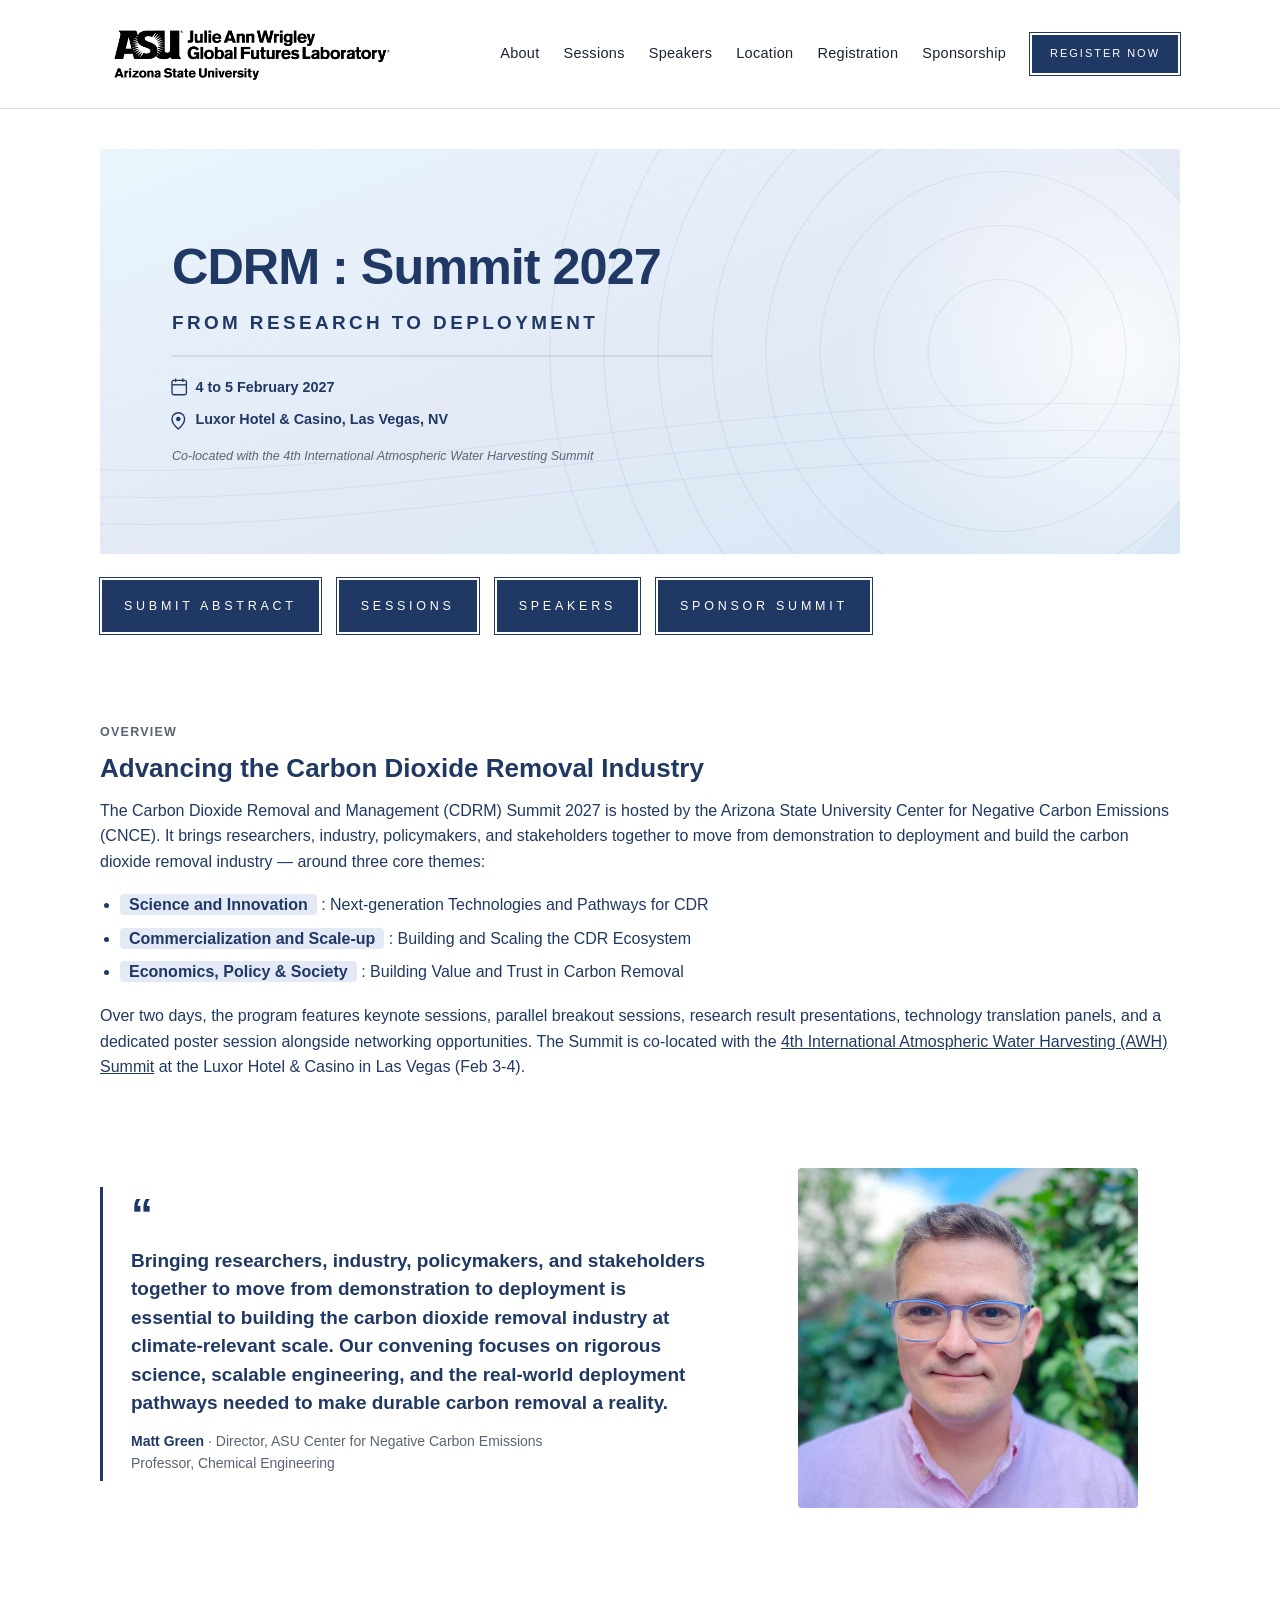
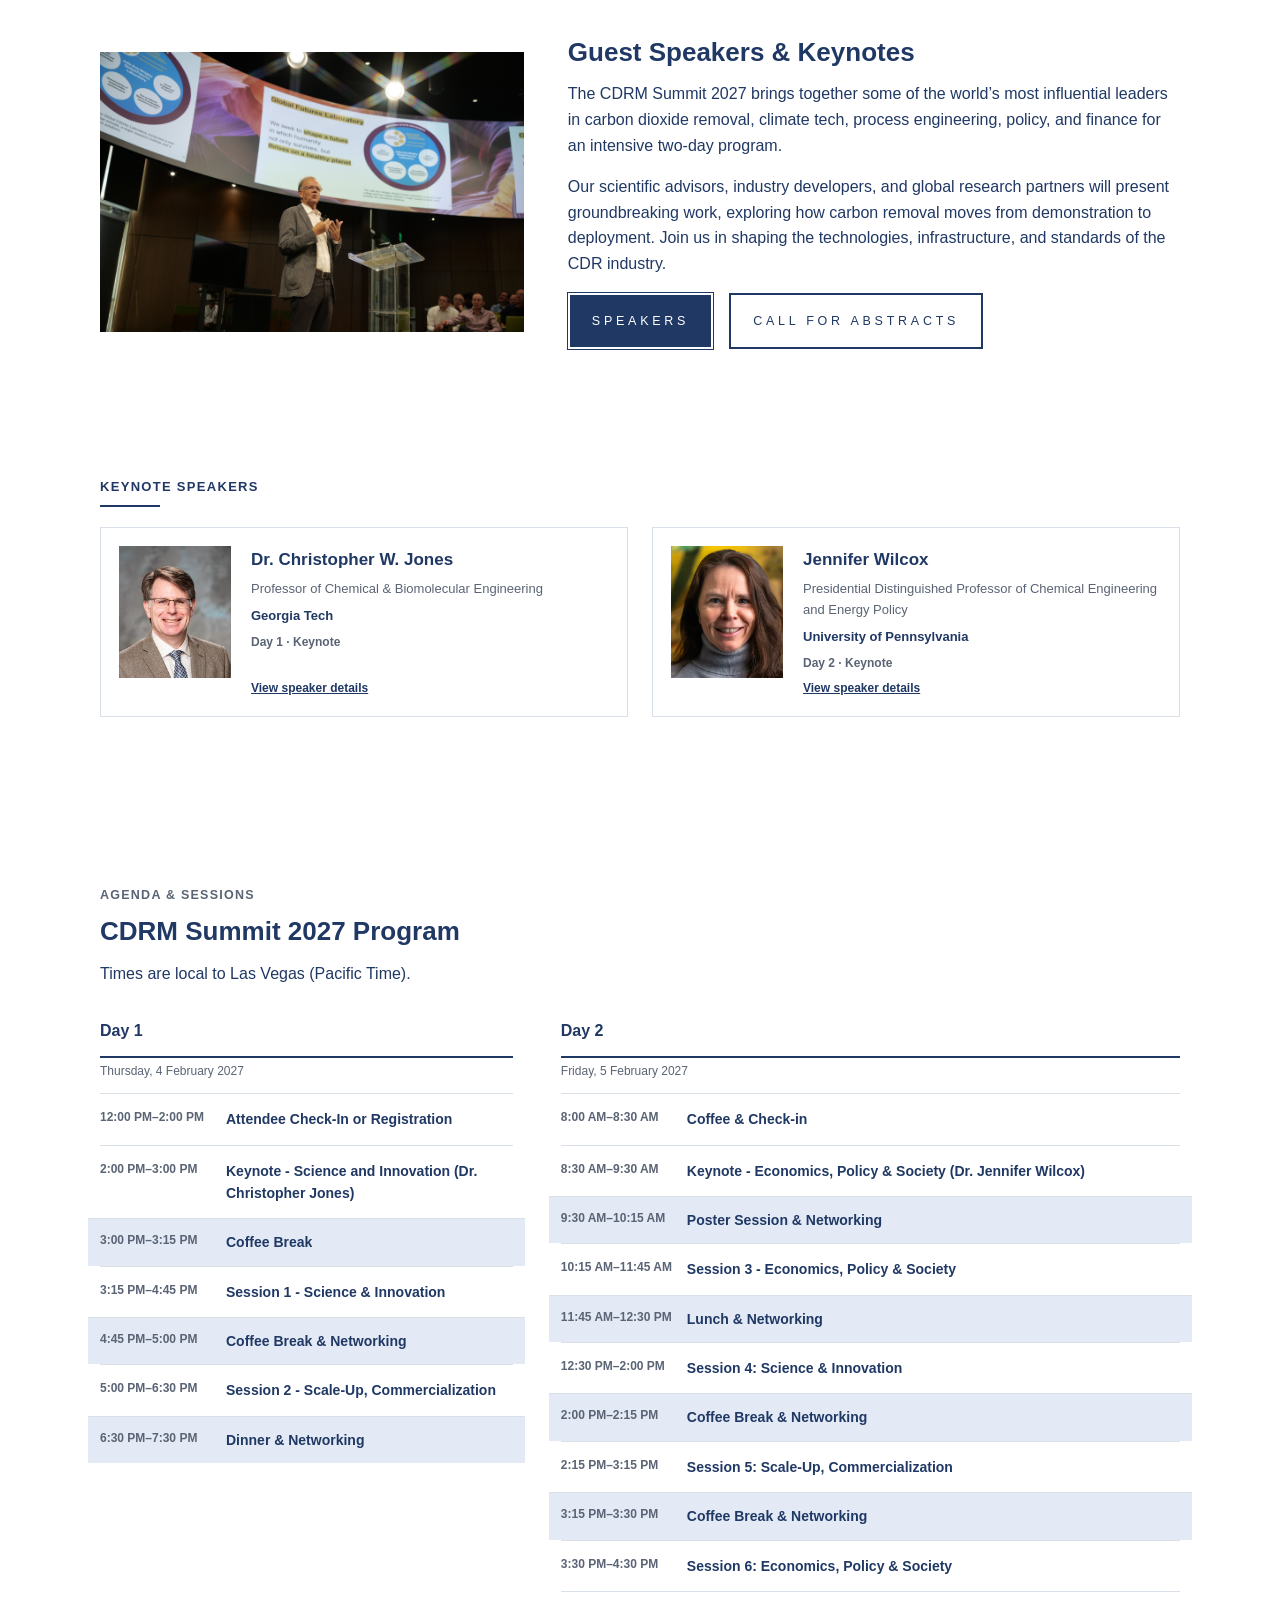
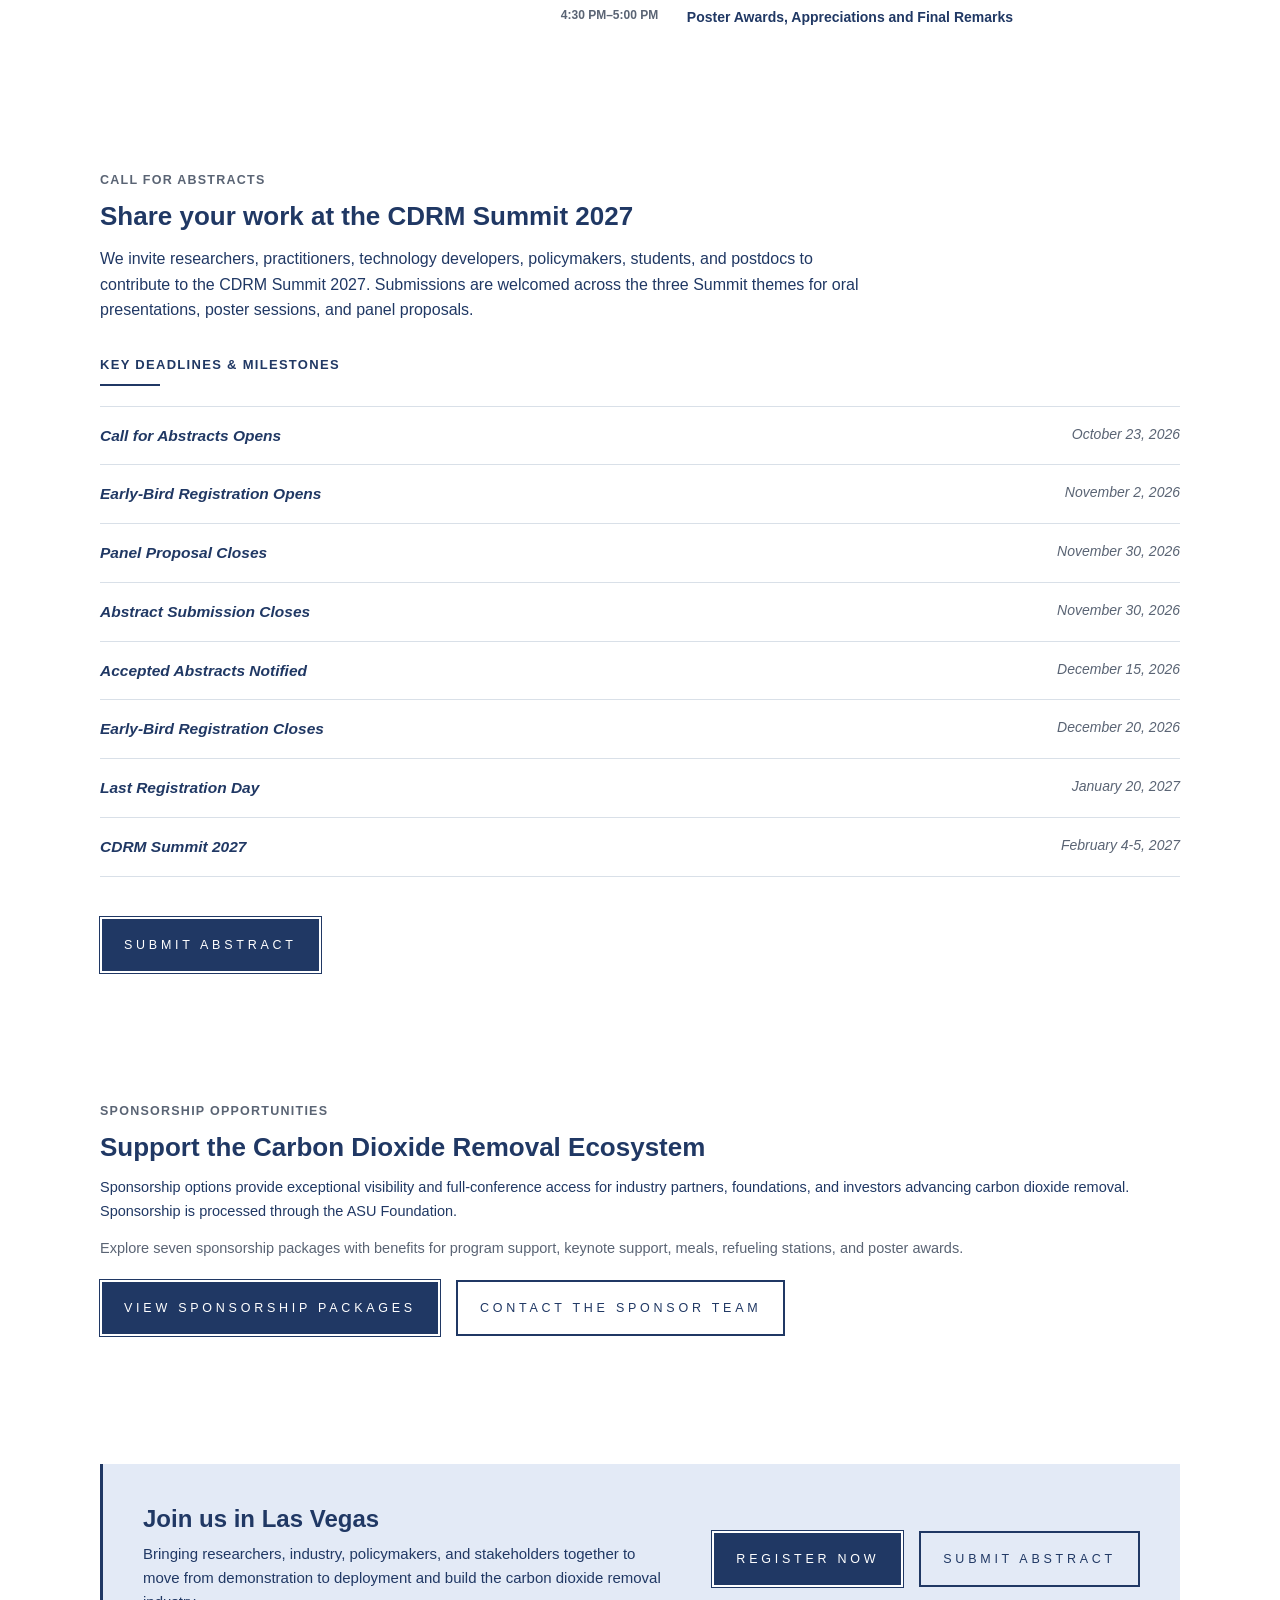
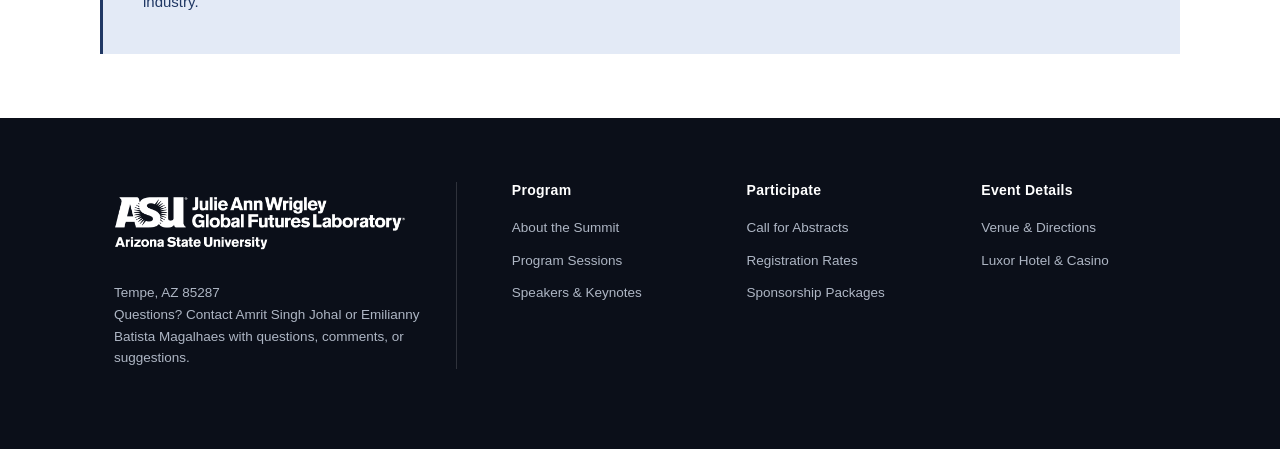
==== commit 229451cf: "Update panel proposal deadline to November 30 Co-authored-by: Copilot <223556219+Copilot@users.norep" ====
--- a/index.html
+++ b/index.html
@@ -22,7 +22,6 @@
         <a href="#overview">About</a>
         <a href="#agenda">Sessions</a>
         <a href="#speakers">Speakers</a>
-        <a href="steering-committee.html">Steering Committee</a>
         <a href="location.html">Location</a>
         <a href="registration.html">Registration</a>
         <a href="sponsorship.html">Sponsorship</a>
@@ -119,45 +118,6 @@
             <span class="speaker-card-action">View speaker details</span>
           </button>
         </div>
-        <div class="tier-head" style="margin-top:32px;">Steering Committee</div>
-        <div class="tier-rule"></div>
-        <div class="speaker-cards">
-          <button class="speaker-card" type="button" aria-haspopup="dialog" data-speaker-dialog="matt-green-dialog">
-            <img src="public/Green.png" alt="">
-            <span class="speaker-card-name">Matthew Green</span>
-            <span class="speaker-card-role">Professor of Chemical Engineering</span>
-            <span class="speaker-card-affiliation">Director, Center for Negative Carbon Emissions</span>
-            <span class="speaker-card-action">View profile</span>
-          </button>
-          <button class="speaker-card" type="button" aria-haspopup="dialog" data-speaker-dialog="justin-flory-dialog">
-            <img src="public/Justin.png" alt="">
-            <span class="speaker-card-name">Justin Flory</span>
-            <span class="speaker-card-role">Associate Director, Research</span>
-            <span class="speaker-card-affiliation">Center for Negative Carbon Emissions</span>
-            <span class="speaker-card-action">View profile</span>
-          </button>
-          <button class="speaker-card" type="button" aria-haspopup="dialog" data-speaker-dialog="christine-scotti-dialog">
-            <img src="public/Christine.jpg" alt="">
-            <span class="speaker-card-name">Christine Scotti</span>
-            <span class="speaker-card-role">DAC Commercialization Director</span>
-            <span class="speaker-card-affiliation">GE Vernova</span>
-            <span class="speaker-card-action">View profile</span>
-          </button>
-          <button class="speaker-card" type="button" aria-haspopup="dialog" data-speaker-dialog="dan-ruddy-dialog">
-            <img src="public/daniel-ruddy.webp" alt="">
-            <span class="speaker-card-name">Daniel Ruddy</span>
-            <span class="speaker-card-role">Principal Scientist, Chemistry &amp; Catalysis</span>
-            <span class="speaker-card-affiliation">National Laboratory of the Rockies</span>
-            <span class="speaker-card-action">View profile</span>
-          </button>
-          <button class="speaker-card" type="button" aria-haspopup="dialog" data-speaker-dialog="chae-jeong-potter-dialog">
-            <img src="public/Chae.jpg" alt="">
-            <span class="speaker-card-name">Chae Jeong-Potter</span>
-            <span class="speaker-card-role">Assistant Professor</span>
-            <span class="speaker-card-affiliation">Syracuse University</span>
-            <span class="speaker-card-action">View profile</span>
-          </button>
-        </div>
       </div>
     </section>
 
@@ -192,78 +152,6 @@
           <p>Wilcox also works with Isometric as their chief scientist and is a senior fellow at the World Resources Institute, where she leverages her expertise to help accelerate policy support and investments in research, development, and deployment of industrial decarbonization and carbon removal solutions in order to achieve net-zero emissions by 2050.</p>
           <p>Most recently, Wilcox served as the principal deputy assistant secretary for the Office of Fossil Energy and Carbon Management at the Department of Energy.</p>
           <p>Wilcox’s research takes aim at the nexus of energy and the environment, developing both mitigation and adaptation strategies to minimize negative climate impacts associated with society’s dependence on fossil fuels. This work carefully examines the role of carbon management and opportunities therein that could assist in preventing 2° C warming by 2100.</p>
-        </div>
-      </div>
-    </dialog>
-
-    <dialog class="speaker-dialog" id="matt-green-dialog" aria-labelledby="matt-green-name">
-      <button class="speaker-dialog-close" type="button" aria-label="Close profile details">&times;</button>
-      <div class="speaker-dialog-layout">
-        <img class="speaker-dialog-photo" src="public/Green.png" alt="Matthew Green">
-        <div class="speaker-dialog-heading">
-          <h2 id="matt-green-name">Matthew Green</h2>
-          <p class="speaker-dialog-title">Professor, School for Engineering of Matter, Transport and Energy<br>Director, Center for Negative Carbon Emissions</p>
-        </div>
-        <div class="speaker-dialog-content">
-          <p>Matthew Green is a Professor with tenure within Chemical Engineering at ASU and the Director of the Center for Negative Carbon Emissions. He is also the Associate Director of the Biodesign Institute Center for Sustainable Macromolecular Materials and Manufacturing. He joined the faculty at ASU in 2014 as an assistant professor. His research is focused on the design and synthesis of novel, ion-containing polymers to be used in applications such as water purification, carbon dioxide capture, and nanocomposites. He obtained bachelor&rsquo;s degrees in chemical engineering and chemistry (2007), and a doctorate in chemical engineering (2011) at Virginia Tech. Then, he worked as a postdoctoral researcher at the University of Delaware in the Chemical and Biomolecular Engineering Department.</p>
-        </div>
-      </div>
-    </dialog>
-
-    <dialog class="speaker-dialog" id="justin-flory-dialog" aria-labelledby="justin-flory-name">
-      <button class="speaker-dialog-close" type="button" aria-label="Close profile details">&times;</button>
-      <div class="speaker-dialog-layout">
-        <img class="speaker-dialog-photo" src="public/Justin.png" alt="Justin Flory">
-        <div class="speaker-dialog-heading">
-          <h2 id="justin-flory-name">Justin Flory</h2>
-          <p class="speaker-dialog-title">Associate Director, Research<br>Center for Negative Carbon Emissions</p>
-        </div>
-        <div class="speaker-dialog-content">
-          <p>Dr. Justin Flory is an Associate Director of Research in the Center for Negative Carbon Emissions (CNCE) at Arizona State University where he has served since 2021. His responsibilities include building and maintaining Center faculty, capabilities and collaborations for current and prospective research programs; developing, integrating and managing interdisciplinary research teams, concepts and proposals with a focus on federally sponsored programs; developing and executing strategic research development plans, and monitoring and evaluating research progress in coordinating with faculty, academic and administrative leadership, external sponsors and stakeholders.</p>
-          <p>For six years before that Dr. Flory served as Associate Research Development Scientist in the Biodesign Institute at ASU in the Biodesign Center for Applied Structural Discovery where he developed research teams and concepts; integrated content, critically reviewed, and edited proposals; managed project teams, communication, and reporting, including four DOE funded projects; developed and fostering strategic collaborations; and science communication and outreach.</p>
-          <p>He received his Ph.D. in Biological Design from ASU in 2014 researching artificial photosynthesis. Before that Dr. Flory worked for 2 years at Abbott Diabetes Care in software quality of blood glucose monitoring systems and 5 years at Symmetricom as a test engineer for precise time and frequency systems. Dr. Flory received his B.S. in Physics from Sonoma State University in 2002.</p>
-        </div>
-      </div>
-    </dialog>
-
-    <dialog class="speaker-dialog" id="christine-scotti-dialog" aria-labelledby="christine-scotti-name">
-      <button class="speaker-dialog-close" type="button" aria-label="Close profile details">&times;</button>
-      <div class="speaker-dialog-layout">
-        <img class="speaker-dialog-photo" src="public/Christine.jpg" alt="Christine Scotti">
-        <div class="speaker-dialog-heading">
-          <h2 id="christine-scotti-name">Christine Scotti</h2>
-          <p class="speaker-dialog-title">DAC Commercialization Director<br>GE Vernova</p>
-        </div>
-        <div class="speaker-dialog-content">
-          <p>Proven Product and Technical Leader in multiple businesses (Medical Products and Sustainability) across stages of the Product Life Cycle. Expertise in carbon capture, utilization and storage (CCUS), Direct Air Capture (DAC), Computational Modeling and Simulation, and Product Innovation including the Lean Start-Up principles. Skilled in Research and Development with a Doctor of Philosophy (Ph.D.) focused in Biomedical/Medical Engineering from Carnegie Mellon University.</p>
-        </div>
-      </div>
-    </dialog>
-
-    <dialog class="speaker-dialog" id="dan-ruddy-dialog" aria-labelledby="dan-ruddy-name">
-      <button class="speaker-dialog-close" type="button" aria-label="Close profile details">&times;</button>
-      <div class="speaker-dialog-layout">
-        <img class="speaker-dialog-photo" src="public/daniel-ruddy.webp" alt="Daniel Ruddy">
-        <div class="speaker-dialog-heading">
-          <h2 id="dan-ruddy-name">Daniel Ruddy</h2>
-          <p class="speaker-dialog-title">Principal Scientist, Chemistry &amp; Catalysis<br><a href="https://research-hub.nlr.gov/en/organisations/catalytic-carbon-transformation-and-scale-up-center/" target="_blank" rel="noopener">Catalytic Carbon Transformation and Scale-Up Center</a></p>
-        </div>
-        <div class="speaker-dialog-content">
-          <p>Dan received a Ph.D. degree in Inorganic Chemistry from the University of California, Berkeley in 2008. His doctoral research combined synthetic molecular and materials chemistry with detailed characterization and performance testing of novel heterogeneous catalysts. He then worked on a variety of catalyst development projects at the Dow Chemical Company in the Renewable Feedstocks &amp; Process Catalysis Group before joining NLR in 2010. Dan's research at NLR integrates the synthesis and characterization of functional molecules and materials to enable advanced renewable fuels production and related energy technologies.</p>
-        </div>
-      </div>
-    </dialog>
-
-    <dialog class="speaker-dialog" id="chae-jeong-potter-dialog" aria-labelledby="chae-jeong-potter-name">
-      <button class="speaker-dialog-close" type="button" aria-label="Close profile details">&times;</button>
-      <div class="speaker-dialog-layout">
-        <img class="speaker-dialog-photo" src="public/Chae.jpg" alt="Chae Jeong-Potter">
-        <div class="speaker-dialog-heading">
-          <h2 id="chae-jeong-potter-name">Chae Jeong-Potter</h2>
-          <p class="speaker-dialog-title">Assistant Professor<br>Department of Biomedical and Chemical Engineering, Syracuse University</p>
-        </div>
-        <div class="speaker-dialog-content">
-          <p>Dr. Chae Jeong-Potter is an Assistant Professor in Syracuse University's Department of Biomedical and Chemical Engineering. Her research is focused on leveraging unique material-process synergies to upgrade waste feed stocks to fuels and chemicals.</p>
         </div>
       </div>
     </dialog>
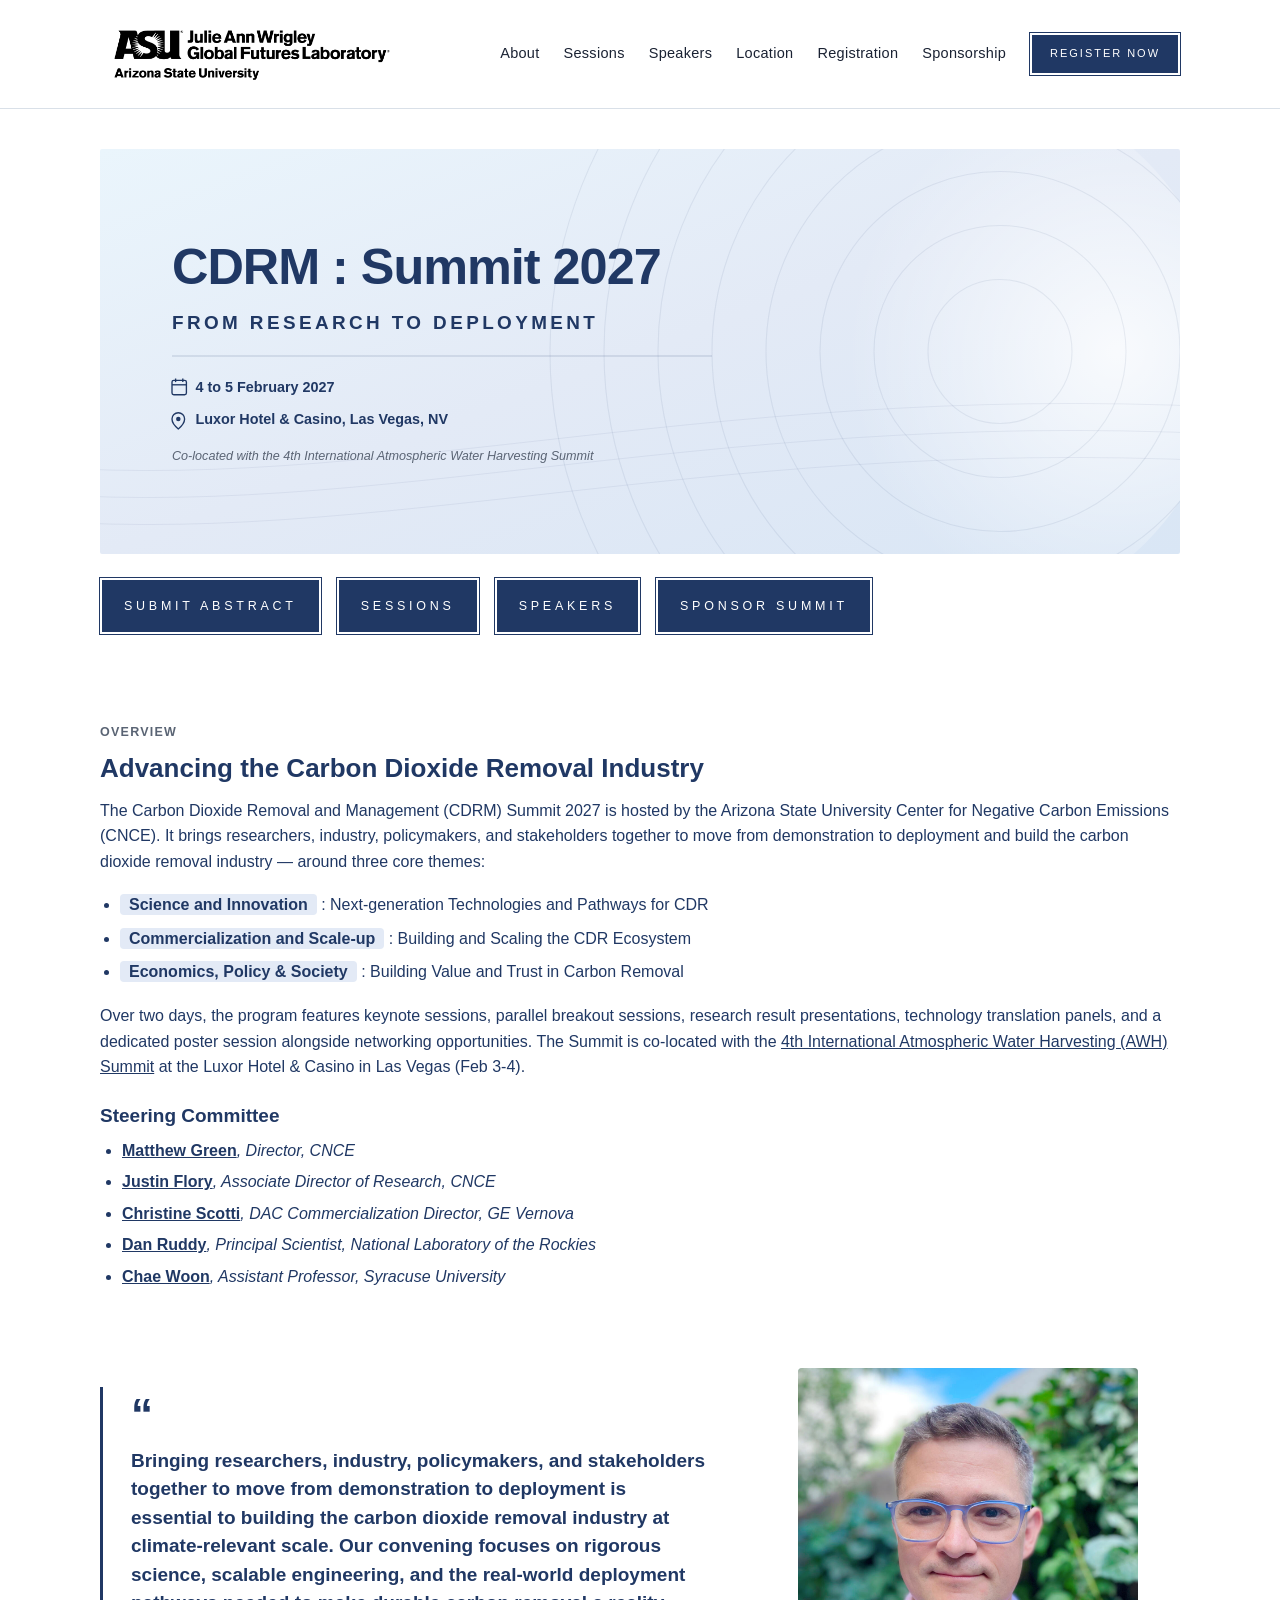
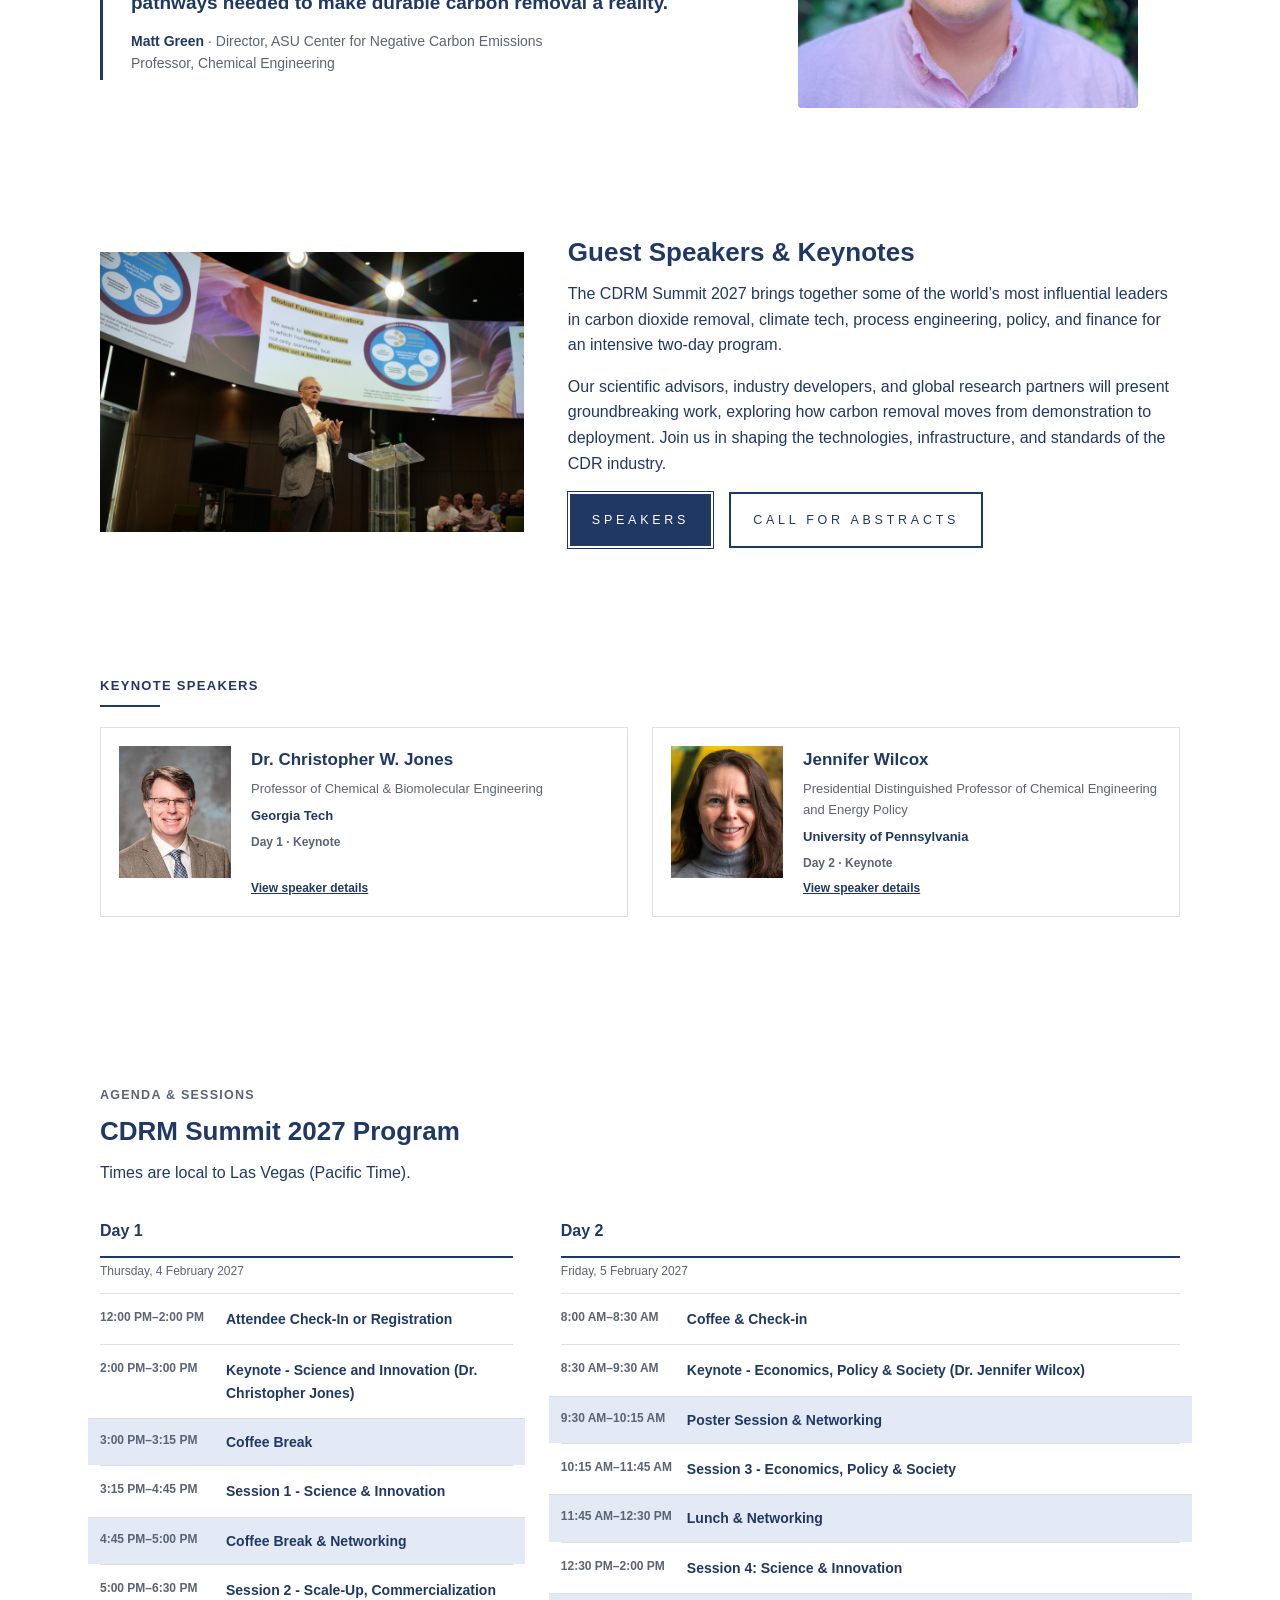
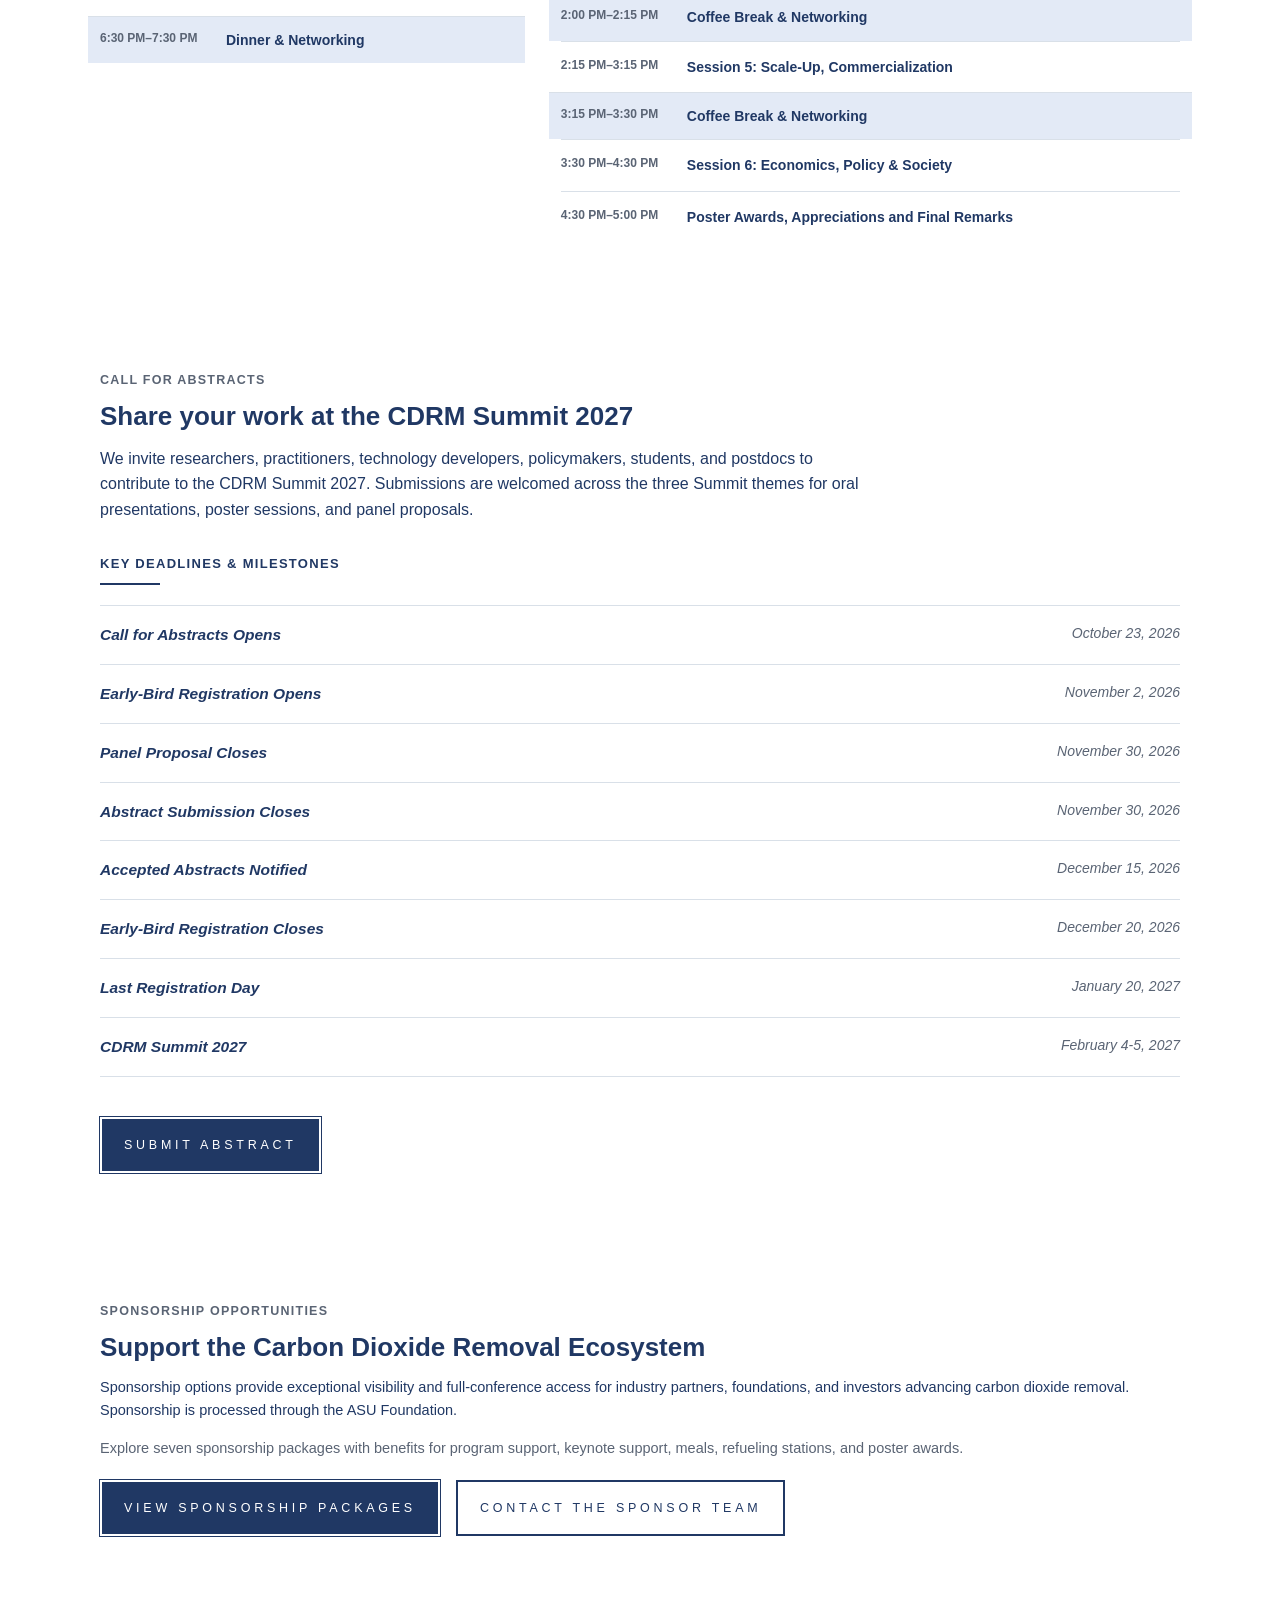
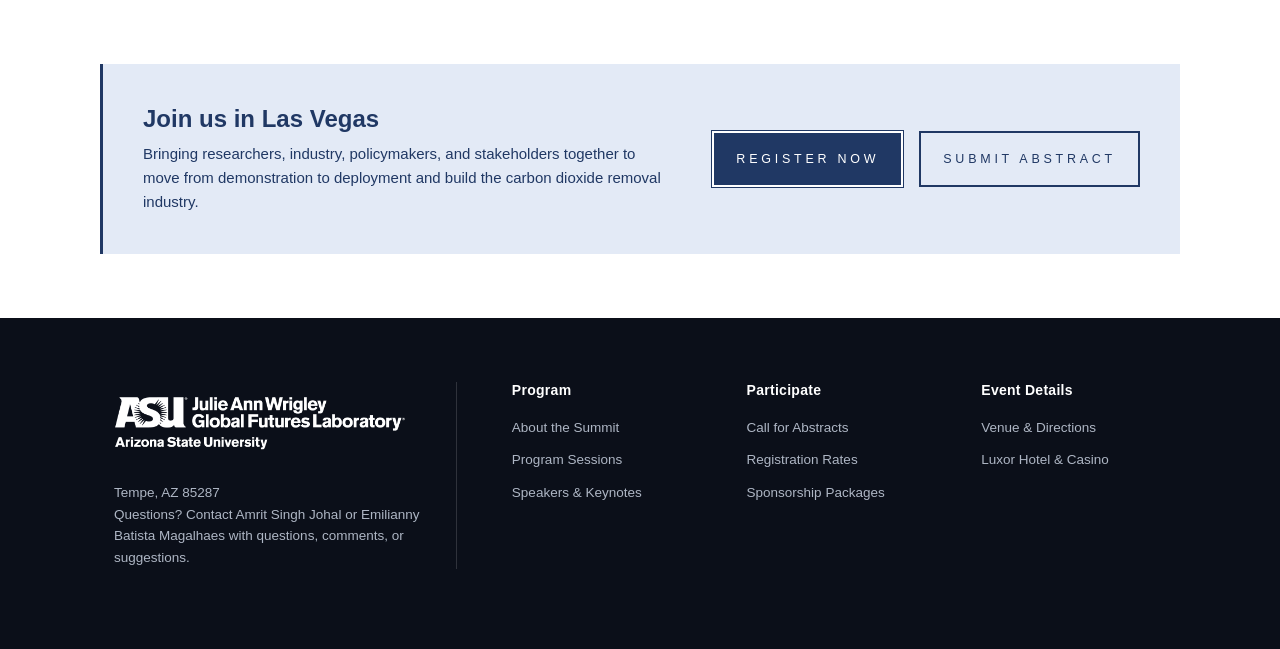
==== commit 5ee998ab: "Replace committee cards with overview dialog list Co-authored-by: Copilot <223556219+Copilot@users.n" ====
--- a/index.html
+++ b/index.html
@@ -57,6 +57,16 @@
           <li><span class="theme-hl">Economics, Policy &amp; Society</span> : Building Value and Trust in Carbon Removal</li>
         </ul>
         <p style="margin-top:18px;">Over two days, the program features keynote sessions, parallel breakout sessions, research result presentations, technology translation panels, and a dedicated poster session alongside networking opportunities. The Summit is co-located with the <a href="https://www.iawha.org/conference" target="_blank" rel="noopener">4th International Atmospheric Water Harvesting (AWH) Summit</a> at the Luxor Hotel &amp; Casino in Las Vegas (Feb 3-4).</p>
+        <div class="steering-overview">
+          <h3>Steering Committee</h3>
+          <ul>
+            <li><em><button type="button" aria-haspopup="dialog" data-speaker-dialog="matt-green-dialog">Matthew Green</button>, Director, CNCE</em></li>
+            <li><em><button type="button" aria-haspopup="dialog" data-speaker-dialog="justin-flory-dialog">Justin Flory</button>, Associate Director of Research, CNCE</em></li>
+            <li><em><button type="button" aria-haspopup="dialog" data-speaker-dialog="christine-scotti-dialog">Christine Scotti</button>, DAC Commercialization Director, GE Vernova</em></li>
+            <li><em><button type="button" aria-haspopup="dialog" data-speaker-dialog="dan-ruddy-dialog">Dan Ruddy</button>, Principal Scientist, National Laboratory of the Rockies</em></li>
+            <li><em><button type="button" aria-haspopup="dialog" data-speaker-dialog="chae-jeong-potter-dialog">Chae Woon</button>, Assistant Professor, Syracuse University</em></li>
+          </ul>
+        </div>
       </div>
     </section>
 
@@ -156,6 +166,78 @@
       </div>
     </dialog>
 
+    <dialog class="speaker-dialog" id="matt-green-dialog" aria-labelledby="matt-green-name">
+      <button class="speaker-dialog-close" type="button" aria-label="Close profile details">&times;</button>
+      <div class="speaker-dialog-layout">
+        <img class="speaker-dialog-photo" src="public/Green.png" alt="Matthew Green">
+        <div class="speaker-dialog-heading">
+          <h2 id="matt-green-name">Matthew Green</h2>
+          <p class="speaker-dialog-title">Professor, School for Engineering of Matter, Transport and Energy<br>Director, Center for Negative Carbon Emissions</p>
+        </div>
+        <div class="speaker-dialog-content">
+          <p>Matthew Green is a Professor with tenure within Chemical Engineering at ASU and the Director of the Center for Negative Carbon Emissions. He is also the Associate Director of the Biodesign Institute Center for Sustainable Macromolecular Materials and Manufacturing. He joined the faculty at ASU in 2014 as an assistant professor. His research is focused on the design and synthesis of novel, ion-containing polymers to be used in applications such as water purification, carbon dioxide capture, and nanocomposites. He obtained bachelor&rsquo;s degrees in chemical engineering and chemistry (2007), and a doctorate in chemical engineering (2011) at Virginia Tech. Then, he worked as a postdoctoral researcher at the University of Delaware in the Chemical and Biomolecular Engineering Department.</p>
+        </div>
+      </div>
+    </dialog>
+
+    <dialog class="speaker-dialog" id="justin-flory-dialog" aria-labelledby="justin-flory-name">
+      <button class="speaker-dialog-close" type="button" aria-label="Close profile details">&times;</button>
+      <div class="speaker-dialog-layout">
+        <img class="speaker-dialog-photo" src="public/Justin.png" alt="Justin Flory">
+        <div class="speaker-dialog-heading">
+          <h2 id="justin-flory-name">Justin Flory</h2>
+          <p class="speaker-dialog-title">Associate Director, Research<br>Center for Negative Carbon Emissions</p>
+        </div>
+        <div class="speaker-dialog-content">
+          <p>Dr. Justin Flory is an Associate Director of Research in the Center for Negative Carbon Emissions (CNCE) at Arizona State University where he has served since 2021. His responsibilities include building and maintaining Center faculty, capabilities and collaborations for current and prospective research programs; developing, integrating and managing interdisciplinary research teams, concepts and proposals with a focus on federally sponsored programs; developing and executing strategic research development plans, and monitoring and evaluating research progress in coordinating with faculty, academic and administrative leadership, external sponsors and stakeholders.</p>
+          <p>For six years before that Dr. Flory served as Associate Research Development Scientist in the Biodesign Institute at ASU in the Biodesign Center for Applied Structural Discovery where he developed research teams and concepts; integrated content, critically reviewed, and edited proposals; managed project teams, communication, and reporting, including four DOE funded projects; developed and fostering strategic collaborations; and science communication and outreach.</p>
+          <p>He received his Ph.D. in Biological Design from ASU in 2014 researching artificial photosynthesis. Before that Dr. Flory worked for 2 years at Abbott Diabetes Care in software quality of blood glucose monitoring systems and 5 years at Symmetricom as a test engineer for precise time and frequency systems. Dr. Flory received his B.S. in Physics from Sonoma State University in 2002.</p>
+        </div>
+      </div>
+    </dialog>
+
+    <dialog class="speaker-dialog" id="christine-scotti-dialog" aria-labelledby="christine-scotti-name">
+      <button class="speaker-dialog-close" type="button" aria-label="Close profile details">&times;</button>
+      <div class="speaker-dialog-layout">
+        <img class="speaker-dialog-photo" src="public/Christine.jpg" alt="Christine Scotti">
+        <div class="speaker-dialog-heading">
+          <h2 id="christine-scotti-name">Christine Scotti</h2>
+          <p class="speaker-dialog-title">DAC Commercialization Director<br>GE Vernova</p>
+        </div>
+        <div class="speaker-dialog-content">
+          <p>Proven Product and Technical Leader in multiple businesses (Medical Products and Sustainability) across stages of the Product Life Cycle. Expertise in carbon capture, utilization and storage (CCUS), Direct Air Capture (DAC), Computational Modeling and Simulation, and Product Innovation including the Lean Start-Up principles. Skilled in Research and Development with a Doctor of Philosophy (Ph.D.) focused in Biomedical/Medical Engineering from Carnegie Mellon University.</p>
+        </div>
+      </div>
+    </dialog>
+
+    <dialog class="speaker-dialog" id="dan-ruddy-dialog" aria-labelledby="dan-ruddy-name">
+      <button class="speaker-dialog-close" type="button" aria-label="Close profile details">&times;</button>
+      <div class="speaker-dialog-layout">
+        <img class="speaker-dialog-photo" src="public/daniel-ruddy.webp" alt="Daniel Ruddy">
+        <div class="speaker-dialog-heading">
+          <h2 id="dan-ruddy-name">Daniel Ruddy</h2>
+          <p class="speaker-dialog-title">Principal Scientist, Chemistry &amp; Catalysis<br><a href="https://research-hub.nlr.gov/en/organisations/catalytic-carbon-transformation-and-scale-up-center/" target="_blank" rel="noopener">Catalytic Carbon Transformation and Scale-Up Center</a></p>
+        </div>
+        <div class="speaker-dialog-content">
+          <p>Dan received a Ph.D. degree in Inorganic Chemistry from the University of California, Berkeley in 2008. His doctoral research combined synthetic molecular and materials chemistry with detailed characterization and performance testing of novel heterogeneous catalysts. He then worked on a variety of catalyst development projects at the Dow Chemical Company in the Renewable Feedstocks &amp; Process Catalysis Group before joining NLR in 2010. Dan's research at NLR integrates the synthesis and characterization of functional molecules and materials to enable advanced renewable fuels production and related energy technologies.</p>
+        </div>
+      </div>
+    </dialog>
+
+    <dialog class="speaker-dialog" id="chae-jeong-potter-dialog" aria-labelledby="chae-jeong-potter-name">
+      <button class="speaker-dialog-close" type="button" aria-label="Close profile details">&times;</button>
+      <div class="speaker-dialog-layout">
+        <img class="speaker-dialog-photo" src="public/Chae.jpg" alt="Chae Jeong-Potter">
+        <div class="speaker-dialog-heading">
+          <h2 id="chae-jeong-potter-name">Chae Jeong-Potter</h2>
+          <p class="speaker-dialog-title">Assistant Professor<br>Department of Biomedical and Chemical Engineering, Syracuse University</p>
+        </div>
+        <div class="speaker-dialog-content">
+          <p>Dr. Chae Jeong-Potter is an Assistant Professor in Syracuse University's Department of Biomedical and Chemical Engineering. Her research is focused on leveraging unique material-process synergies to upgrade waste feed stocks to fuels and chemicals.</p>
+        </div>
+      </div>
+    </dialog>
+
     <!-- AGENDA & SESSIONS SECTION -->
     <section id="agenda">
       <div class="wrap">
--- a/styles.css
+++ b/styles.css
@@ -652,6 +652,38 @@
   font-size: 16px;
 }
 
+.steering-overview {
+  margin-top: 24px;
+}
+
+.steering-overview h3 {
+  margin: 0 0 10px;
+  color: var(--ink);
+  font-size: 19px;
+}
+
+.steering-overview ul {
+  margin: 0;
+  padding-left: 22px;
+}
+
+.steering-overview li {
+  margin: 6px 0;
+  color: var(--ink);
+}
+
+.steering-overview button {
+  padding: 0;
+  border: 0;
+  background: none;
+  color: var(--navy);
+  font: inherit;
+  font-style: normal;
+  font-weight: 700;
+  text-decoration: underline;
+  cursor: pointer;
+}
+
 .speaker-card {
   display: grid;
   justify-items: start;
